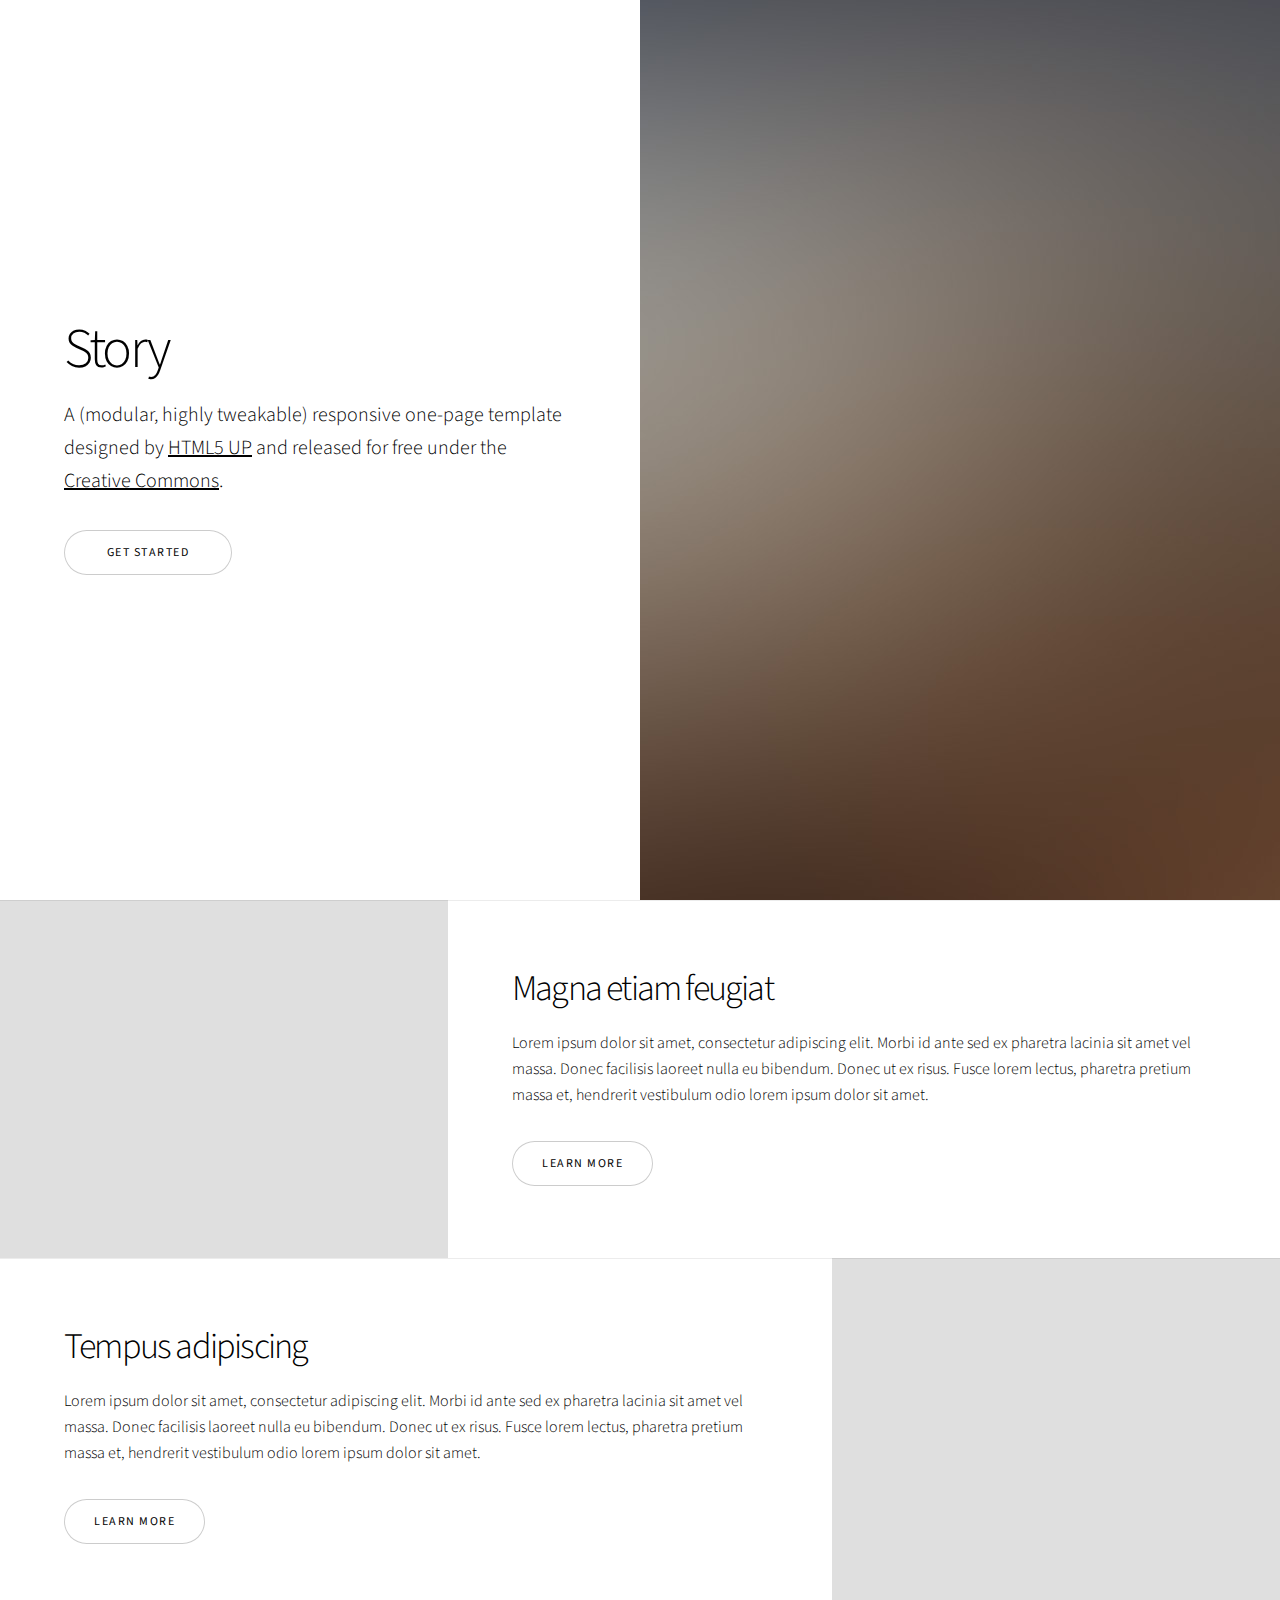
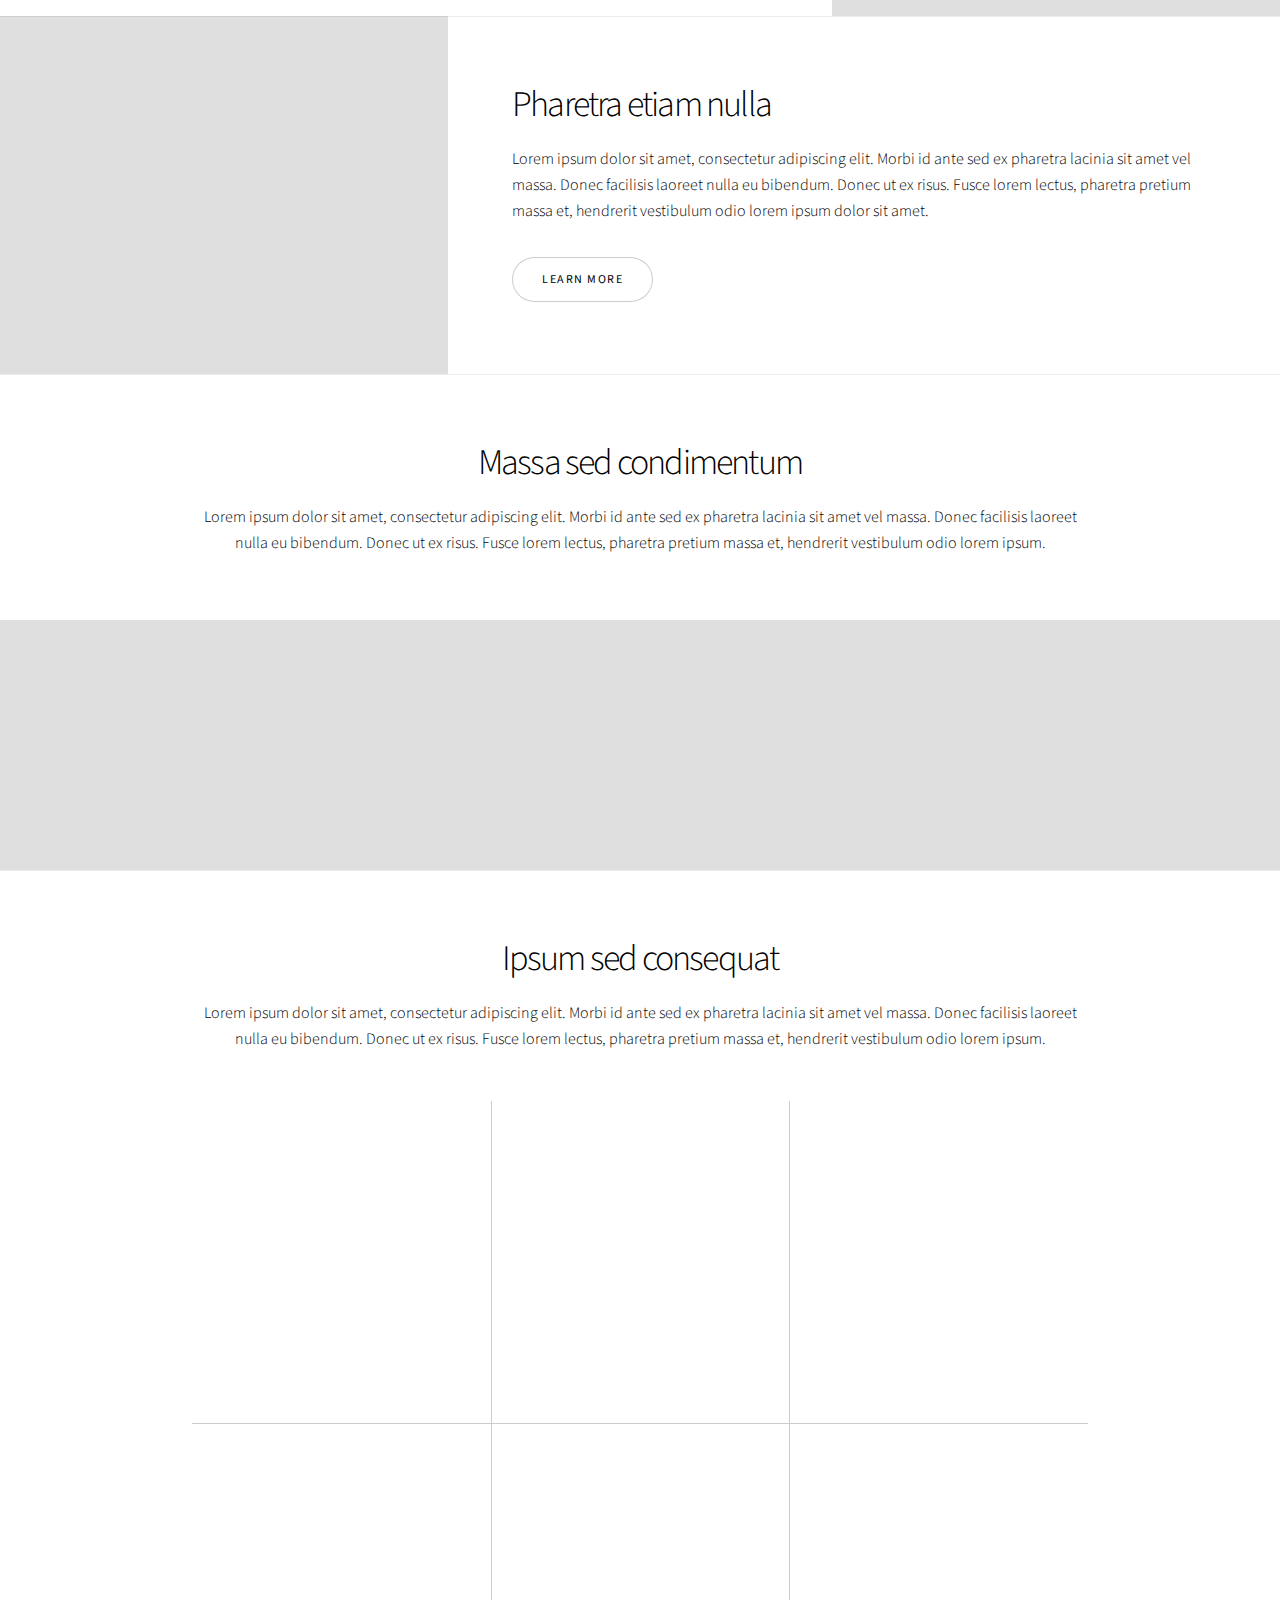
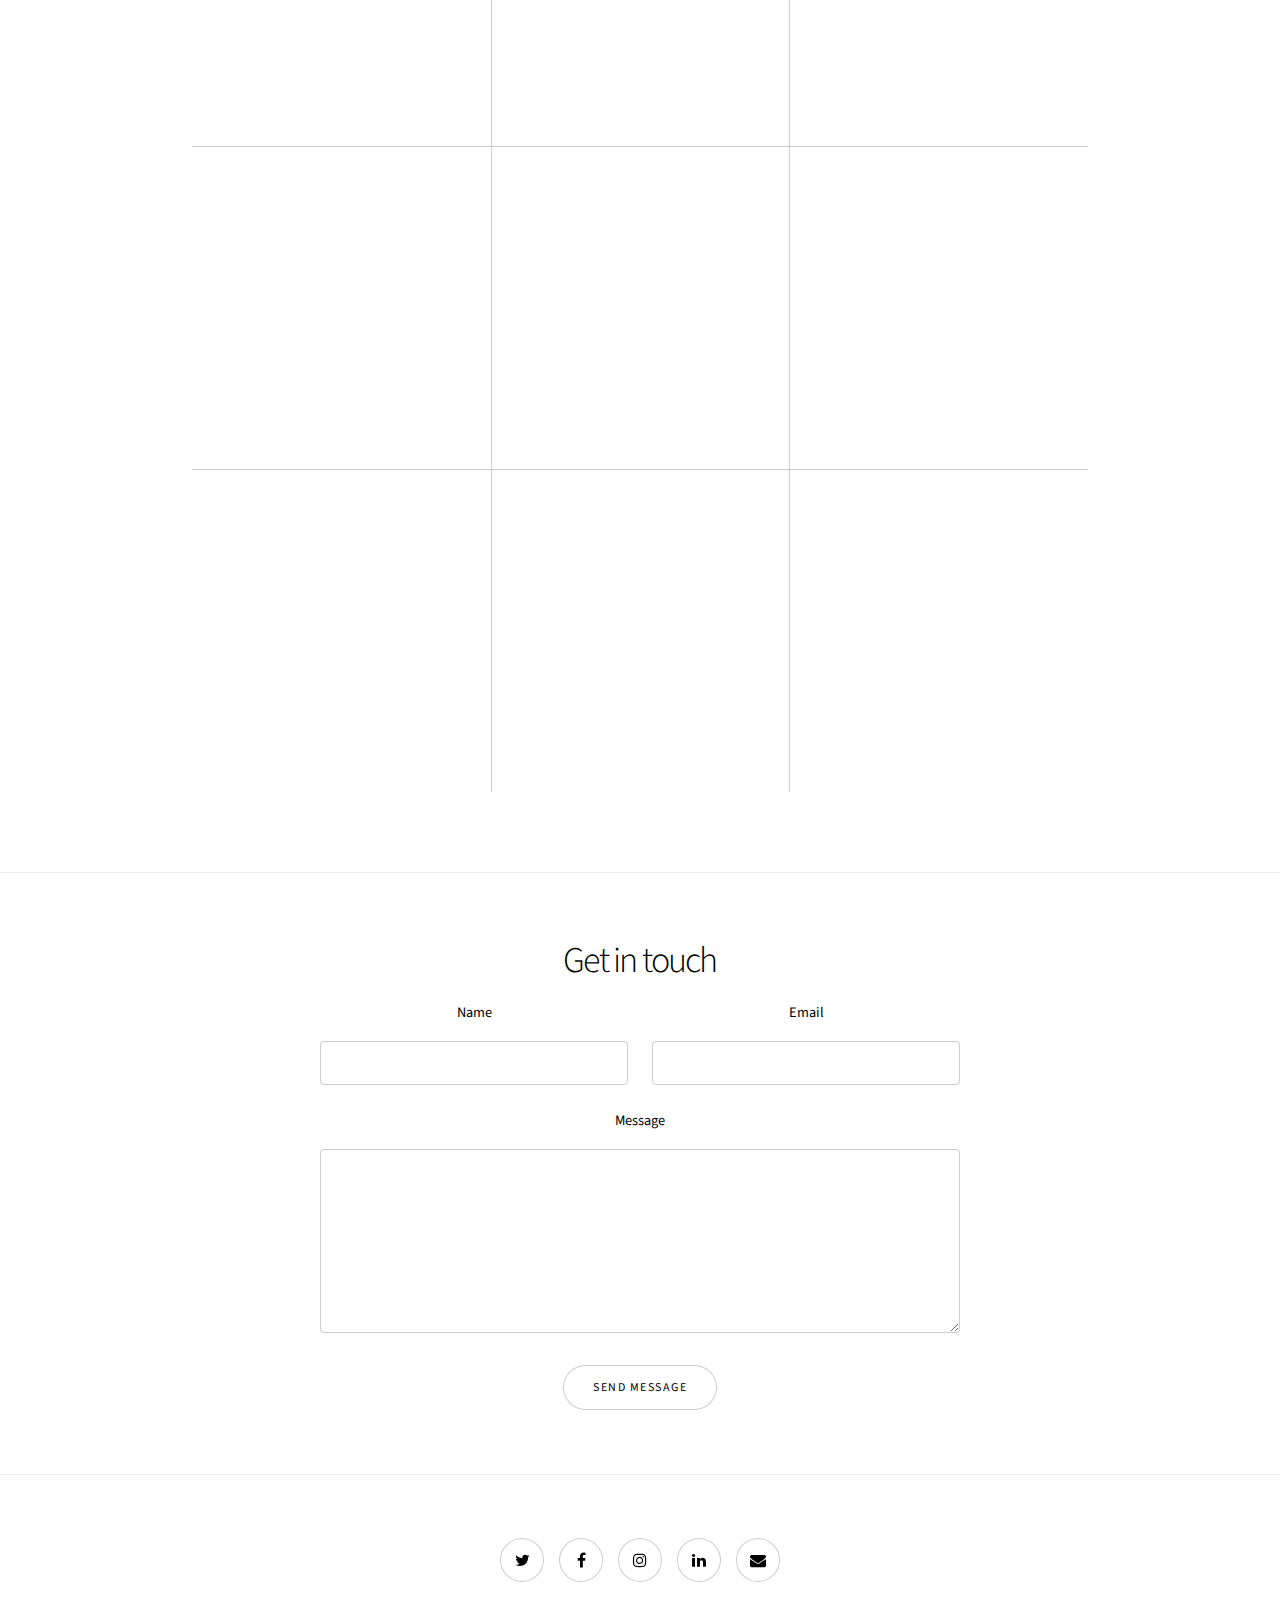
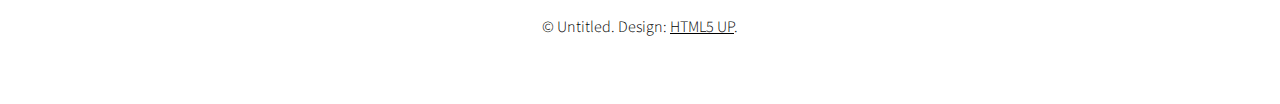
==== html5up-story/index.html @ af48f1f1 "setup for portfolio website project. added files for HTML5up Story template." ====
<!DOCTYPE HTML>
<!--
	Story by HTML5 UP
	html5up.net | @ajlkn
	Free for personal and commercial use under the CCA 3.0 license (html5up.net/license)
-->
<html>
	<head>
		<title>Story by HTML5 UP</title>
		<meta charset="utf-8" />
		<meta name="viewport" content="width=device-width, initial-scale=1, user-scalable=no" />
		<link rel="stylesheet" href="assets/css/main.css" />
		<noscript><link rel="stylesheet" href="assets/css/noscript.css" /></noscript>
	</head>
	<body class="is-preload">

		<!-- Wrapper -->
			<div id="wrapper" class="divided">

				<!-- One -->
					<section class="banner style1 orient-left content-align-left image-position-right fullscreen onload-image-fade-in onload-content-fade-right">
						<div class="content">
							<h1>Story</h1>
							<p class="major">A (modular, highly tweakable) responsive one-page template designed by <a href="https://html5up.net">HTML5 UP</a> and released for free under the <a href="https://html5up.net/license">Creative Commons</a>.</p>
							<ul class="actions stacked">
								<li><a href="#first" class="button big wide smooth-scroll-middle">Get Started</a></li>
							</ul>
						</div>
						<div class="image">
							<img src="images/banner.jpg" alt="" />
						</div>
					</section>

				<!-- Two -->
					<section class="spotlight style1 orient-right content-align-left image-position-center onscroll-image-fade-in" id="first">
						<div class="content">
							<h2>Magna etiam feugiat</h2>
							<p>Lorem ipsum dolor sit amet, consectetur adipiscing elit. Morbi id ante sed ex pharetra lacinia sit amet vel massa. Donec facilisis laoreet nulla eu bibendum. Donec ut ex risus. Fusce lorem lectus, pharetra pretium massa et, hendrerit vestibulum odio lorem ipsum dolor sit amet.</p>
							<ul class="actions stacked">
								<li><a href="#" class="button">Learn More</a></li>
							</ul>
						</div>
						<div class="image">
							<img src="images/spotlight01.jpg" alt="" />
						</div>
					</section>

				<!-- Three -->
					<section class="spotlight style1 orient-left content-align-left image-position-center onscroll-image-fade-in">
						<div class="content">
							<h2>Tempus adipiscing</h2>
							<p>Lorem ipsum dolor sit amet, consectetur adipiscing elit. Morbi id ante sed ex pharetra lacinia sit amet vel massa. Donec facilisis laoreet nulla eu bibendum. Donec ut ex risus. Fusce lorem lectus, pharetra pretium massa et, hendrerit vestibulum odio lorem ipsum dolor sit amet.</p>
							<ul class="actions stacked">
								<li><a href="#" class="button">Learn More</a></li>
							</ul>
						</div>
						<div class="image">
							<img src="images/spotlight02.jpg" alt="" />
						</div>
					</section>

				<!-- Four -->
					<section class="spotlight style1 orient-right content-align-left image-position-center onscroll-image-fade-in">
						<div class="content">
							<h2>Pharetra etiam nulla</h2>
							<p>Lorem ipsum dolor sit amet, consectetur adipiscing elit. Morbi id ante sed ex pharetra lacinia sit amet vel massa. Donec facilisis laoreet nulla eu bibendum. Donec ut ex risus. Fusce lorem lectus, pharetra pretium massa et, hendrerit vestibulum odio lorem ipsum dolor sit amet.</p>
							<ul class="actions stacked">
								<li><a href="#" class="button">Learn More</a></li>
							</ul>
						</div>
						<div class="image">
							<img src="images/spotlight03.jpg" alt="" />
						</div>
					</section>

				<!-- Five -->
					<section class="wrapper style1 align-center">
						<div class="inner">
							<h2>Massa sed condimentum</h2>
							<p>Lorem ipsum dolor sit amet, consectetur adipiscing elit. Morbi id ante sed ex pharetra lacinia sit amet vel massa. Donec facilisis laoreet nulla eu bibendum. Donec ut ex risus. Fusce lorem lectus, pharetra pretium massa et, hendrerit vestibulum odio lorem ipsum.</p>
						</div>

						<!-- Gallery -->
							<div class="gallery style2 medium lightbox onscroll-fade-in">
								<article>
									<a href="images/gallery/fulls/01.jpg" class="image">
										<img src="images/gallery/thumbs/01.jpg" alt="" />
									</a>
									<div class="caption">
										<h3>Ipsum Dolor</h3>
										<p>Lorem ipsum dolor amet, consectetur magna etiam elit. Etiam sed ultrices.</p>
										<ul class="actions fixed">
											<li><span class="button small">Details</span></li>
										</ul>
									</div>
								</article>
								<article>
									<a href="images/gallery/fulls/02.jpg" class="image">
										<img src="images/gallery/thumbs/02.jpg" alt="" />
									</a>
									<div class="caption">
										<h3>Feugiat Lorem</h3>
										<p>Lorem ipsum dolor amet, consectetur magna etiam elit. Etiam sed ultrices.</p>
										<ul class="actions fixed">
											<li><span class="button small">Details</span></li>
										</ul>
									</div>
								</article>
								<article>
									<a href="images/gallery/fulls/03.jpg" class="image">
										<img src="images/gallery/thumbs/03.jpg" alt="" />
									</a>
									<div class="caption">
										<h3>Magna Amet</h3>
										<p>Lorem ipsum dolor amet, consectetur magna etiam elit. Etiam sed ultrices.</p>
										<ul class="actions fixed">
											<li><span class="button small">Details</span></li>
										</ul>
									</div>
								</article>
								<article>
									<a href="images/gallery/fulls/04.jpg" class="image">
										<img src="images/gallery/thumbs/04.jpg" alt="" />
									</a>
									<div class="caption">
										<h3>Sed Tempus</h3>
										<p>Lorem ipsum dolor amet, consectetur magna etiam elit. Etiam sed ultrices.</p>
										<ul class="actions fixed">
											<li><span class="button small">Details</span></li>
										</ul>
									</div>
								</article>
								<article>
									<a href="images/gallery/fulls/05.jpg" class="image">
										<img src="images/gallery/thumbs/05.jpg" alt="" />
									</a>
									<div class="caption">
										<h3>Ultrices Magna</h3>
										<p>Lorem ipsum dolor amet, consectetur magna etiam elit. Etiam sed ultrices.</p>
										<ul class="actions fixed">
											<li><span class="button small">Details</span></li>
										</ul>
									</div>
								</article>
								<article>
									<a href="images/gallery/fulls/06.jpg" class="image">
										<img src="images/gallery/thumbs/06.jpg" alt="" />
									</a>
									<div class="caption">
										<h3>Sed Tempus</h3>
										<p>Lorem ipsum dolor amet, consectetur magna etiam elit. Etiam sed ultrices.</p>
										<ul class="actions fixed">
											<li><span class="button small">Details</span></li>
										</ul>
									</div>
								</article>
								<article>
									<a href="images/gallery/fulls/07.jpg" class="image">
										<img src="images/gallery/thumbs/07.jpg" alt="" />
									</a>
									<div class="caption">
										<h3>Ipsum Lorem</h3>
										<p>Lorem ipsum dolor amet, consectetur magna etiam elit. Etiam sed ultrices.</p>
										<ul class="actions fixed">
											<li><span class="button small">Details</span></li>
										</ul>
									</div>
								</article>
								<article>
									<a href="images/gallery/fulls/08.jpg" class="image">
										<img src="images/gallery/thumbs/08.jpg" alt="" />
									</a>
									<div class="caption">
										<h3>Magna Risus</h3>
										<p>Lorem ipsum dolor amet, consectetur magna etiam elit. Etiam sed ultrices.</p>
										<ul class="actions fixed">
											<li><span class="button small">Details</span></li>
										</ul>
									</div>
								</article>
								<article>
									<a href="images/gallery/fulls/09.jpg" class="image">
										<img src="images/gallery/thumbs/09.jpg" alt="" />
									</a>
									<div class="caption">
										<h3>Tempus Dolor</h3>
										<p>Lorem ipsum dolor amet, consectetur magna etiam elit. Etiam sed ultrices.</p>
										<ul class="actions fixed">
											<li><span class="button small">Details</span></li>
										</ul>
									</div>
								</article>
								<article>
									<a href="images/gallery/fulls/10.jpg" class="image">
										<img src="images/gallery/thumbs/10.jpg" alt="" />
									</a>
									<div class="caption">
										<h3>Sed Etiam</h3>
										<p>Lorem ipsum dolor amet, consectetur magna etiam elit. Etiam sed ultrices.</p>
										<ul class="actions fixed">
											<li><span class="button small">Details</span></li>
										</ul>
									</div>
								</article>
								<article>
									<a href="images/gallery/fulls/11.jpg" class="image">
										<img src="images/gallery/thumbs/11.jpg" alt="" />
									</a>
									<div class="caption">
										<h3>Magna Lorem</h3>
										<p>Lorem ipsum dolor amet, consectetur magna etiam elit. Etiam sed ultrices.</p>
										<ul class="actions fixed">
											<li><span class="button small">Details</span></li>
										</ul>
									</div>
								</article>
								<article>
									<a href="images/gallery/fulls/12.jpg" class="image">
										<img src="images/gallery/thumbs/12.jpg" alt="" />
									</a>
									<div class="caption">
										<h3>Ipsum Dolor</h3>
										<p>Lorem ipsum dolor amet, consectetur magna etiam elit. Etiam sed ultrices.</p>
										<ul class="actions fixed">
											<li><span class="button small">Details</span></li>
										</ul>
									</div>
								</article>
							</div>

					</section>

				<!-- Six -->
					<section class="wrapper style1 align-center">
						<div class="inner">
							<h2>Ipsum sed consequat</h2>
							<p>Lorem ipsum dolor sit amet, consectetur adipiscing elit. Morbi id ante sed ex pharetra lacinia sit amet vel massa. Donec facilisis laoreet nulla eu bibendum. Donec ut ex risus. Fusce lorem lectus, pharetra pretium massa et, hendrerit vestibulum odio lorem ipsum.</p>
							<div class="items style1 medium onscroll-fade-in">
								<section>
									<span class="icon style2 major fa-diamond"></span>
									<h3>Lorem</h3>
									<p>Lorem ipsum dolor sit amet, consectetur adipiscing elit. Morbi dui turpis, cursus eget orci amet aliquam congue semper. Etiam eget ultrices risus nec tempor elit.</p>
								</section>
								<section>
									<span class="icon style2 major fa-save"></span>
									<h3>Ipsum</h3>
									<p>Lorem ipsum dolor sit amet, consectetur adipiscing elit. Morbi dui turpis, cursus eget orci amet aliquam congue semper. Etiam eget ultrices risus nec tempor elit.</p>
								</section>
								<section>
									<span class="icon style2 major fa-bar-chart"></span>
									<h3>Dolor</h3>
									<p>Lorem ipsum dolor sit amet, consectetur adipiscing elit. Morbi dui turpis, cursus eget orci amet aliquam congue semper. Etiam eget ultrices risus nec tempor elit.</p>
								</section>
								<section>
									<span class="icon style2 major fa-wifi"></span>
									<h3>Amet</h3>
									<p>Lorem ipsum dolor sit amet, consectetur adipiscing elit. Morbi dui turpis, cursus eget orci amet aliquam congue semper. Etiam eget ultrices risus nec tempor elit.</p>
								</section>
								<section>
									<span class="icon style2 major fa-cog"></span>
									<h3>Magna</h3>
									<p>Lorem ipsum dolor sit amet, consectetur adipiscing elit. Morbi dui turpis, cursus eget orci amet aliquam congue semper. Etiam eget ultrices risus nec tempor elit.</p>
								</section>
								<section>
									<span class="icon style2 major fa-paper-plane"></span>
									<h3>Tempus</h3>
									<p>Lorem ipsum dolor sit amet, consectetur adipiscing elit. Morbi dui turpis, cursus eget orci amet aliquam congue semper. Etiam eget ultrices risus nec tempor elit.</p>
								</section>
								<section>
									<span class="icon style2 major fa-desktop"></span>
									<h3>Aliquam</h3>
									<p>Lorem ipsum dolor sit amet, consectetur adipiscing elit. Morbi dui turpis, cursus eget orci amet aliquam congue semper. Etiam eget ultrices risus nec tempor elit.</p>
								</section>
								<section>
									<span class="icon style2 major fa-refresh"></span>
									<h3>Elit</h3>
									<p>Lorem ipsum dolor sit amet, consectetur adipiscing elit. Morbi dui turpis, cursus eget orci amet aliquam congue semper. Etiam eget ultrices risus nec tempor elit.</p>
								</section>
								<section>
									<span class="icon style2 major fa-hashtag"></span>
									<h3>Morbi</h3>
									<p>Lorem ipsum dolor sit amet, consectetur adipiscing elit. Morbi dui turpis, cursus eget orci amet aliquam congue semper. Etiam eget ultrices risus nec tempor elit.</p>
								</section>
								<section>
									<span class="icon style2 major fa-bolt"></span>
									<h3>Turpis</h3>
									<p>Lorem ipsum dolor sit amet, consectetur adipiscing elit. Morbi dui turpis, cursus eget orci amet aliquam congue semper. Etiam eget ultrices risus nec tempor elit.</p>
								</section>
								<section>
									<span class="icon style2 major fa-envelope"></span>
									<h3>Ultrices</h3>
									<p>Lorem ipsum dolor sit amet, consectetur adipiscing elit. Morbi dui turpis, cursus eget orci amet aliquam congue semper. Etiam eget ultrices risus nec tempor elit.</p>
								</section>
								<section>
									<span class="icon style2 major fa-leaf"></span>
									<h3>Risus</h3>
									<p>Lorem ipsum dolor sit amet, consectetur adipiscing elit. Morbi dui turpis, cursus eget orci amet aliquam congue semper. Etiam eget ultrices risus nec tempor elit.</p>
								</section>
							</div>
						</div>
					</section>

				<!-- Seven -->
					<section class="wrapper style1 align-center">
						<div class="inner medium">
							<h2>Get in touch</h2>
							<form method="post" action="#">
								<div class="fields">
									<div class="field half">
										<label for="name">Name</label>
										<input type="text" name="name" id="name" value="" />
									</div>
									<div class="field half">
										<label for="email">Email</label>
										<input type="email" name="email" id="email" value="" />
									</div>
									<div class="field">
										<label for="message">Message</label>
										<textarea name="message" id="message" rows="6"></textarea>
									</div>
								</div>
								<ul class="actions special">
									<li><input type="submit" name="submit" id="submit" value="Send Message" /></li>
								</ul>
							</form>

						</div>
					</section>

				<!-- Footer -->
					<footer class="wrapper style1 align-center">
						<div class="inner">
							<ul class="icons">
								<li><a href="#" class="icon style2 fa-twitter"><span class="label">Twitter</span></a></li>
								<li><a href="#" class="icon style2 fa-facebook"><span class="label">Facebook</span></a></li>
								<li><a href="#" class="icon style2 fa-instagram"><span class="label">Instagram</span></a></li>
								<li><a href="#" class="icon style2 fa-linkedin"><span class="label">LinkedIn</span></a></li>
								<li><a href="#" class="icon style2 fa-envelope"><span class="label">Email</span></a></li>
							</ul>
							<p>&copy; Untitled. Design: <a href="https://html5up.net">HTML5 UP</a>.</p>
						</div>
					</footer>

			</div>

		<!-- Scripts -->
			<script src="assets/js/jquery.min.js"></script>
			<script src="assets/js/jquery.scrollex.min.js"></script>
			<script src="assets/js/jquery.scrolly.min.js"></script>
			<script src="assets/js/browser.min.js"></script>
			<script src="assets/js/breakpoints.min.js"></script>
			<script src="assets/js/util.js"></script>
			<script src="assets/js/main.js"></script>

	</body>
</html>
---- html5up-story/assets/css/main.css ----
@import url(font-awesome.min.css);
@import url("https://fonts.googleapis.com/css?family=Source+Sans+Pro:300,300i,400,400i");

/*
	Story by HTML5 UP
	html5up.net | @ajlkn
	Free for personal and commercial use under the CCA 3.0 license (html5up.net/license)
*/

html, body, div, span, applet, object,
iframe, h1, h2, h3, h4, h5, h6, p, blockquote,
pre, a, abbr, acronym, address, big, cite,
code, del, dfn, em, img, ins, kbd, q, s, samp,
small, strike, strong, sub, sup, tt, var, b,
u, i, center, dl, dt, dd, ol, ul, li, fieldset,
form, label, legend, table, caption, tbody,
tfoot, thead, tr, th, td, article, aside,
canvas, details, embed, figure, figcaption,
footer, header, hgroup, menu, nav, output, ruby,
section, summary, time, mark, audio, video {
	margin: 0;
	padding: 0;
	border: 0;
	font-size: 100%;
	font: inherit;
	vertical-align: baseline;}

article, aside, details, figcaption, figure,
footer, header, hgroup, menu, nav, section {
	display: block;}

body {
	line-height: 1;
}

ol, ul {
	list-style: none;
}

blockquote, q {
	quotes: none;
}

	blockquote:before, blockquote:after, q:before, q:after {
		content: '';
		content: none;
	}

table {
	border-collapse: collapse;
	border-spacing: 0;
}

body {
	-webkit-text-size-adjust: none;
}

mark {
	background-color: transparent;
	color: inherit;
}

input::-moz-focus-inner {
	border: 0;
	padding: 0;
}

input, select, textarea {
	-moz-appearance: none;
	-webkit-appearance: none;
	-ms-appearance: none;
	appearance: none;
}

/* Basic */

	@-ms-viewport {
		width: device-width;
	}

	body {
		-ms-overflow-style: scrollbar;
	}

	@media screen and (max-width: 480px) {

		html, body {
			min-width: 320px;
		}

	}

	html {
		box-sizing: border-box;
	}

	*, *:before, *:after {
		box-sizing: inherit;
	}

	body {
		background: #ffffff;
	}

		body.is-preload *, body.is-preload *:before, body.is-preload *:after {
			-moz-animation: none !important;
			-webkit-animation: none !important;
			-ms-animation: none !important;
			animation: none !important;
			-moz-transition: none !important;
			-webkit-transition: none !important;
			-ms-transition: none !important;
			transition: none !important;
		}

/* Type */

	html {
		font-size: 18pt;
	}

		@media screen and (max-width: 1680px) {

			html {
				font-size: 14pt;
			}

		}

		@media screen and (max-width: 1280px) {

			html {
				font-size: 12pt;
			}

		}

		@media screen and (max-width: 736px) {

			html {
				font-size: 11pt;
			}

		}

		@media screen and (max-width: 360px) {

			html {
				font-size: 10pt;
			}

		}

	body {
		background-color: #ffffff;
		color: #000000;
	}

	body, input, select, textarea {
		font-family: "Source Sans Pro", Helvetica, sans-serif;
		font-size: 1rem;
		font-weight: 300;
		line-height: 1.65;
	}

	a {
		-moz-transition: color 0.2s ease-in-out;
		-webkit-transition: color 0.2s ease-in-out;
		-ms-transition: color 0.2s ease-in-out;
		transition: color 0.2s ease-in-out;
		text-decoration: underline;
	}

		a:hover {
			text-decoration: none;
		}

	strong, b {
		font-weight: 400;
	}

	em, i {
		font-style: italic;
	}

	p {
		margin: 0 0 2rem 0;
	}

		p.major {
			font-size: 1.25rem;
		}

	h1, h2, h3, h4, h5, h6 {
		font-weight: 300;
		line-height: 1.375;
		letter-spacing: -0.05em;
		margin: 0 0 1rem 0;
	}

		h1 a, h2 a, h3 a, h4 a, h5 a, h6 a {
			color: inherit;
			text-decoration: none;
		}

	h1 {
		font-size: 3.5rem;
		line-height: 1.2;
	}

	h2 {
		font-size: 2.25rem;
	}

	h3 {
		font-size: 1.5rem;
	}

	h4 {
		font-size: 1.1rem;
	}

	h5 {
		font-size: 0.9rem;
	}

	h6 {
		font-size: 0.7rem;
	}

	sub {
		font-size: 0.8rem;
		position: relative;
		top: 0.5rem;
	}

	sup {
		font-size: 0.8rem;
		position: relative;
		top: -0.5rem;
	}

	blockquote {
		border-left: solid 4px;
		font-style: italic;
		margin: 0 0 2rem 0;
		padding: 0.5rem 0 0.5rem 2rem;
	}

	code {
		border-radius: 4px;
		font-family: "Courier New", monospace;
		font-size: 0.9em;
		margin: 0 0.25rem;
		padding: 0.25rem 0.325rem;
	}

	pre {
		-webkit-overflow-scrolling: touch;
		font-family: "Courier New", monospace;
		font-size: 0.9em;
		margin: 0 0 2rem 0;
	}

		pre code {
			display: block;
			line-height: 1.5;
			padding: 0.75rem 1rem;
			overflow-x: auto;
		}

	hr {
		border: 0;
		border-bottom: solid 1px;
		margin: 2.5rem 0;
	}

		hr.major {
			margin: 3.5rem 0;
		}

	.align-left {
		text-align: left;
	}

	.align-center {
		text-align: center;
	}

	.align-right {
		text-align: right;
	}

	@media screen and (max-width: 736px) {

		p.major {
			font-size: 1.1rem;
		}

		h1 {
			font-size: 2.5rem;
		}

		h2 {
			font-size: 2rem;
		}

		h3 {
			font-size: 1.25rem;
		}

		h4 {
			font-size: 1rem;
		}

	}

	input, select, textarea {
		color: #000000;
	}

	a {
		color: #000000;
	}

		a:hover {
			color: #47D3E5;
		}

	strong, b {
		color: #000000;
	}

	h1, h2, h3, h4, h5, h6 {
		color: #000000;
	}

	blockquote {
		border-left-color: rgba(0, 0, 0, 0.2);
	}

	code {
		background: rgba(0, 0, 0, 0.05);
		border-color: rgba(0, 0, 0, 0.2);
	}

	hr {
		border-bottom-color: rgba(0, 0, 0, 0.2);
	}

/* Row */

	.row {
		display: flex;
		flex-wrap: wrap;
		box-sizing: border-box;
		align-items: stretch;
	}

		.row > * {
			box-sizing: border-box;
		}

		.row.gtr-uniform > * > :last-child {
			margin-bottom: 0;
		}

		.row.aln-left {
			justify-content: flex-start;
		}

		.row.aln-center {
			justify-content: center;
		}

		.row.aln-right {
			justify-content: flex-end;
		}

		.row.aln-top {
			align-items: flex-start;
		}

		.row.aln-middle {
			align-items: center;
		}

		.row.aln-bottom {
			align-items: flex-end;
		}

		.row > .imp {
			order: -1;
		}

		.row > .col-1 {
			width: 8.3333333333%;
		}

		.row > .off-1 {
			margin-left: 8.3333333333%;
		}

		.row > .col-2 {
			width: 16.6666666667%;
		}

		.row > .off-2 {
			margin-left: 16.6666666667%;
		}

		.row > .col-3 {
			width: 25%;
		}

		.row > .off-3 {
			margin-left: 25%;
		}

		.row > .col-4 {
			width: 33.3333333333%;
		}

		.row > .off-4 {
			margin-left: 33.3333333333%;
		}

		.row > .col-5 {
			width: 41.6666666667%;
		}

		.row > .off-5 {
			margin-left: 41.6666666667%;
		}

		.row > .col-6 {
			width: 50%;
		}

		.row > .off-6 {
			margin-left: 50%;
		}

		.row > .col-7 {
			width: 58.3333333333%;
		}

		.row > .off-7 {
			margin-left: 58.3333333333%;
		}

		.row > .col-8 {
			width: 66.6666666667%;
		}

		.row > .off-8 {
			margin-left: 66.6666666667%;
		}

		.row > .col-9 {
			width: 75%;
		}

		.row > .off-9 {
			margin-left: 75%;
		}

		.row > .col-10 {
			width: 83.3333333333%;
		}

		.row > .off-10 {
			margin-left: 83.3333333333%;
		}

		.row > .col-11 {
			width: 91.6666666667%;
		}

		.row > .off-11 {
			margin-left: 91.6666666667%;
		}

		.row > .col-12 {
			width: 100%;
		}

		.row > .off-12 {
			margin-left: 100%;
		}

		.row.gtr-0 {
			margin-top: 0;
			margin-left: 0rem;
		}

			.row.gtr-0 > * {
				padding: 0 0 0 0rem;
			}

			.row.gtr-0.gtr-uniform {
				margin-top: 0rem;
			}

				.row.gtr-0.gtr-uniform > * {
					padding-top: 0rem;
				}

		.row.gtr-25 {
			margin-top: 0;
			margin-left: -0.5rem;
		}

			.row.gtr-25 > * {
				padding: 0 0 0 0.5rem;
			}

			.row.gtr-25.gtr-uniform {
				margin-top: -0.5rem;
			}

				.row.gtr-25.gtr-uniform > * {
					padding-top: 0.5rem;
				}

		.row.gtr-50 {
			margin-top: 0;
			margin-left: -1rem;
		}

			.row.gtr-50 > * {
				padding: 0 0 0 1rem;
			}

			.row.gtr-50.gtr-uniform {
				margin-top: -1rem;
			}

				.row.gtr-50.gtr-uniform > * {
					padding-top: 1rem;
				}

		.row {
			margin-top: 0;
			margin-left: -2rem;
		}

			.row > * {
				padding: 0 0 0 2rem;
			}

			.row.gtr-uniform {
				margin-top: -2rem;
			}

				.row.gtr-uniform > * {
					padding-top: 2rem;
				}

		.row.gtr-150 {
			margin-top: 0;
			margin-left: -3rem;
		}

			.row.gtr-150 > * {
				padding: 0 0 0 3rem;
			}

			.row.gtr-150.gtr-uniform {
				margin-top: -3rem;
			}

				.row.gtr-150.gtr-uniform > * {
					padding-top: 3rem;
				}

		.row.gtr-200 {
			margin-top: 0;
			margin-left: -4rem;
		}

			.row.gtr-200 > * {
				padding: 0 0 0 4rem;
			}

			.row.gtr-200.gtr-uniform {
				margin-top: -4rem;
			}

				.row.gtr-200.gtr-uniform > * {
					padding-top: 4rem;
				}

		@media screen and (max-width: 1680px) {

			.row {
				display: flex;
				flex-wrap: wrap;
				box-sizing: border-box;
				align-items: stretch;
			}

				.row > * {
					box-sizing: border-box;
				}

				.row.gtr-uniform > * > :last-child {
					margin-bottom: 0;
				}

				.row.aln-left {
					justify-content: flex-start;
				}

				.row.aln-center {
					justify-content: center;
				}

				.row.aln-right {
					justify-content: flex-end;
				}

				.row.aln-top {
					align-items: flex-start;
				}

				.row.aln-middle {
					align-items: center;
				}

				.row.aln-bottom {
					align-items: flex-end;
				}

				.row > .imp-xlarge {
					order: -1;
				}

				.row > .col-1-xlarge {
					width: 8.3333333333%;
				}

				.row > .off-1-xlarge {
					margin-left: 8.3333333333%;
				}

				.row > .col-2-xlarge {
					width: 16.6666666667%;
				}

				.row > .off-2-xlarge {
					margin-left: 16.6666666667%;
				}

				.row > .col-3-xlarge {
					width: 25%;
				}

				.row > .off-3-xlarge {
					margin-left: 25%;
				}

				.row > .col-4-xlarge {
					width: 33.3333333333%;
				}

				.row > .off-4-xlarge {
					margin-left: 33.3333333333%;
				}

				.row > .col-5-xlarge {
					width: 41.6666666667%;
				}

				.row > .off-5-xlarge {
					margin-left: 41.6666666667%;
				}

				.row > .col-6-xlarge {
					width: 50%;
				}

				.row > .off-6-xlarge {
					margin-left: 50%;
				}

				.row > .col-7-xlarge {
					width: 58.3333333333%;
				}

				.row > .off-7-xlarge {
					margin-left: 58.3333333333%;
				}

				.row > .col-8-xlarge {
					width: 66.6666666667%;
				}

				.row > .off-8-xlarge {
					margin-left: 66.6666666667%;
				}

				.row > .col-9-xlarge {
					width: 75%;
				}

				.row > .off-9-xlarge {
					margin-left: 75%;
				}

				.row > .col-10-xlarge {
					width: 83.3333333333%;
				}

				.row > .off-10-xlarge {
					margin-left: 83.3333333333%;
				}

				.row > .col-11-xlarge {
					width: 91.6666666667%;
				}

				.row > .off-11-xlarge {
					margin-left: 91.6666666667%;
				}

				.row > .col-12-xlarge {
					width: 100%;
				}

				.row > .off-12-xlarge {
					margin-left: 100%;
				}

				.row.gtr-0 {
					margin-top: 0;
					margin-left: 0rem;
				}

					.row.gtr-0 > * {
						padding: 0 0 0 0rem;
					}

					.row.gtr-0.gtr-uniform {
						margin-top: 0rem;
					}

						.row.gtr-0.gtr-uniform > * {
							padding-top: 0rem;
						}

				.row.gtr-25 {
					margin-top: 0;
					margin-left: -0.5rem;
				}

					.row.gtr-25 > * {
						padding: 0 0 0 0.5rem;
					}

					.row.gtr-25.gtr-uniform {
						margin-top: -0.5rem;
					}

						.row.gtr-25.gtr-uniform > * {
							padding-top: 0.5rem;
						}

				.row.gtr-50 {
					margin-top: 0;
					margin-left: -1rem;
				}

					.row.gtr-50 > * {
						padding: 0 0 0 1rem;
					}

					.row.gtr-50.gtr-uniform {
						margin-top: -1rem;
					}

						.row.gtr-50.gtr-uniform > * {
							padding-top: 1rem;
						}

				.row {
					margin-top: 0;
					margin-left: -2rem;
				}

					.row > * {
						padding: 0 0 0 2rem;
					}

					.row.gtr-uniform {
						margin-top: -2rem;
					}

						.row.gtr-uniform > * {
							padding-top: 2rem;
						}

				.row.gtr-150 {
					margin-top: 0;
					margin-left: -3rem;
				}

					.row.gtr-150 > * {
						padding: 0 0 0 3rem;
					}

					.row.gtr-150.gtr-uniform {
						margin-top: -3rem;
					}

						.row.gtr-150.gtr-uniform > * {
							padding-top: 3rem;
						}

				.row.gtr-200 {
					margin-top: 0;
					margin-left: -4rem;
				}

					.row.gtr-200 > * {
						padding: 0 0 0 4rem;
					}

					.row.gtr-200.gtr-uniform {
						margin-top: -4rem;
					}

						.row.gtr-200.gtr-uniform > * {
							padding-top: 4rem;
						}

		}

		@media screen and (max-width: 1280px) {

			.row {
				display: flex;
				flex-wrap: wrap;
				box-sizing: border-box;
				align-items: stretch;
			}

				.row > * {
					box-sizing: border-box;
				}

				.row.gtr-uniform > * > :last-child {
					margin-bottom: 0;
				}

				.row.aln-left {
					justify-content: flex-start;
				}

				.row.aln-center {
					justify-content: center;
				}

				.row.aln-right {
					justify-content: flex-end;
				}

				.row.aln-top {
					align-items: flex-start;
				}

				.row.aln-middle {
					align-items: center;
				}

				.row.aln-bottom {
					align-items: flex-end;
				}

				.row > .imp-large {
					order: -1;
				}

				.row > .col-1-large {
					width: 8.3333333333%;
				}

				.row > .off-1-large {
					margin-left: 8.3333333333%;
				}

				.row > .col-2-large {
					width: 16.6666666667%;
				}

				.row > .off-2-large {
					margin-left: 16.6666666667%;
				}

				.row > .col-3-large {
					width: 25%;
				}

				.row > .off-3-large {
					margin-left: 25%;
				}

				.row > .col-4-large {
					width: 33.3333333333%;
				}

				.row > .off-4-large {
					margin-left: 33.3333333333%;
				}

				.row > .col-5-large {
					width: 41.6666666667%;
				}

				.row > .off-5-large {
					margin-left: 41.6666666667%;
				}

				.row > .col-6-large {
					width: 50%;
				}

				.row > .off-6-large {
					margin-left: 50%;
				}

				.row > .col-7-large {
					width: 58.3333333333%;
				}

				.row > .off-7-large {
					margin-left: 58.3333333333%;
				}

				.row > .col-8-large {
					width: 66.6666666667%;
				}

				.row > .off-8-large {
					margin-left: 66.6666666667%;
				}

				.row > .col-9-large {
					width: 75%;
				}

				.row > .off-9-large {
					margin-left: 75%;
				}

				.row > .col-10-large {
					width: 83.3333333333%;
				}

				.row > .off-10-large {
					margin-left: 83.3333333333%;
				}

				.row > .col-11-large {
					width: 91.6666666667%;
				}

				.row > .off-11-large {
					margin-left: 91.6666666667%;
				}

				.row > .col-12-large {
					width: 100%;
				}

				.row > .off-12-large {
					margin-left: 100%;
				}

				.row.gtr-0 {
					margin-top: 0;
					margin-left: 0rem;
				}

					.row.gtr-0 > * {
						padding: 0 0 0 0rem;
					}

					.row.gtr-0.gtr-uniform {
						margin-top: 0rem;
					}

						.row.gtr-0.gtr-uniform > * {
							padding-top: 0rem;
						}

				.row.gtr-25 {
					margin-top: 0;
					margin-left: -0.5rem;
				}

					.row.gtr-25 > * {
						padding: 0 0 0 0.5rem;
					}

					.row.gtr-25.gtr-uniform {
						margin-top: -0.5rem;
					}

						.row.gtr-25.gtr-uniform > * {
							padding-top: 0.5rem;
						}

				.row.gtr-50 {
					margin-top: 0;
					margin-left: -1rem;
				}

					.row.gtr-50 > * {
						padding: 0 0 0 1rem;
					}

					.row.gtr-50.gtr-uniform {
						margin-top: -1rem;
					}

						.row.gtr-50.gtr-uniform > * {
							padding-top: 1rem;
						}

				.row {
					margin-top: 0;
					margin-left: -2rem;
				}

					.row > * {
						padding: 0 0 0 2rem;
					}

					.row.gtr-uniform {
						margin-top: -2rem;
					}

						.row.gtr-uniform > * {
							padding-top: 2rem;
						}

				.row.gtr-150 {
					margin-top: 0;
					margin-left: -3rem;
				}

					.row.gtr-150 > * {
						padding: 0 0 0 3rem;
					}

					.row.gtr-150.gtr-uniform {
						margin-top: -3rem;
					}

						.row.gtr-150.gtr-uniform > * {
							padding-top: 3rem;
						}

				.row.gtr-200 {
					margin-top: 0;
					margin-left: -4rem;
				}

					.row.gtr-200 > * {
						padding: 0 0 0 4rem;
					}

					.row.gtr-200.gtr-uniform {
						margin-top: -4rem;
					}

						.row.gtr-200.gtr-uniform > * {
							padding-top: 4rem;
						}

		}

		@media screen and (max-width: 980px) {

			.row {
				display: flex;
				flex-wrap: wrap;
				box-sizing: border-box;
				align-items: stretch;
			}

				.row > * {
					box-sizing: border-box;
				}

				.row.gtr-uniform > * > :last-child {
					margin-bottom: 0;
				}

				.row.aln-left {
					justify-content: flex-start;
				}

				.row.aln-center {
					justify-content: center;
				}

				.row.aln-right {
					justify-content: flex-end;
				}

				.row.aln-top {
					align-items: flex-start;
				}

				.row.aln-middle {
					align-items: center;
				}

				.row.aln-bottom {
					align-items: flex-end;
				}

				.row > .imp-medium {
					order: -1;
				}

				.row > .col-1-medium {
					width: 8.3333333333%;
				}

				.row > .off-1-medium {
					margin-left: 8.3333333333%;
				}

				.row > .col-2-medium {
					width: 16.6666666667%;
				}

				.row > .off-2-medium {
					margin-left: 16.6666666667%;
				}

				.row > .col-3-medium {
					width: 25%;
				}

				.row > .off-3-medium {
					margin-left: 25%;
				}

				.row > .col-4-medium {
					width: 33.3333333333%;
				}

				.row > .off-4-medium {
					margin-left: 33.3333333333%;
				}

				.row > .col-5-medium {
					width: 41.6666666667%;
				}

				.row > .off-5-medium {
					margin-left: 41.6666666667%;
				}

				.row > .col-6-medium {
					width: 50%;
				}

				.row > .off-6-medium {
					margin-left: 50%;
				}

				.row > .col-7-medium {
					width: 58.3333333333%;
				}

				.row > .off-7-medium {
					margin-left: 58.3333333333%;
				}

				.row > .col-8-medium {
					width: 66.6666666667%;
				}

				.row > .off-8-medium {
					margin-left: 66.6666666667%;
				}

				.row > .col-9-medium {
					width: 75%;
				}

				.row > .off-9-medium {
					margin-left: 75%;
				}

				.row > .col-10-medium {
					width: 83.3333333333%;
				}

				.row > .off-10-medium {
					margin-left: 83.3333333333%;
				}

				.row > .col-11-medium {
					width: 91.6666666667%;
				}

				.row > .off-11-medium {
					margin-left: 91.6666666667%;
				}

				.row > .col-12-medium {
					width: 100%;
				}

				.row > .off-12-medium {
					margin-left: 100%;
				}

				.row.gtr-0 {
					margin-top: 0;
					margin-left: 0rem;
				}

					.row.gtr-0 > * {
						padding: 0 0 0 0rem;
					}

					.row.gtr-0.gtr-uniform {
						margin-top: 0rem;
					}

						.row.gtr-0.gtr-uniform > * {
							padding-top: 0rem;
						}

				.row.gtr-25 {
					margin-top: 0;
					margin-left: -0.5rem;
				}

					.row.gtr-25 > * {
						padding: 0 0 0 0.5rem;
					}

					.row.gtr-25.gtr-uniform {
						margin-top: -0.5rem;
					}

						.row.gtr-25.gtr-uniform > * {
							padding-top: 0.5rem;
						}

				.row.gtr-50 {
					margin-top: 0;
					margin-left: -1rem;
				}

					.row.gtr-50 > * {
						padding: 0 0 0 1rem;
					}

					.row.gtr-50.gtr-uniform {
						margin-top: -1rem;
					}

						.row.gtr-50.gtr-uniform > * {
							padding-top: 1rem;
						}

				.row {
					margin-top: 0;
					margin-left: -2rem;
				}

					.row > * {
						padding: 0 0 0 2rem;
					}

					.row.gtr-uniform {
						margin-top: -2rem;
					}

						.row.gtr-uniform > * {
							padding-top: 2rem;
						}

				.row.gtr-150 {
					margin-top: 0;
					margin-left: -3rem;
				}

					.row.gtr-150 > * {
						padding: 0 0 0 3rem;
					}

					.row.gtr-150.gtr-uniform {
						margin-top: -3rem;
					}

						.row.gtr-150.gtr-uniform > * {
							padding-top: 3rem;
						}

				.row.gtr-200 {
					margin-top: 0;
					margin-left: -4rem;
				}

					.row.gtr-200 > * {
						padding: 0 0 0 4rem;
					}

					.row.gtr-200.gtr-uniform {
						margin-top: -4rem;
					}

						.row.gtr-200.gtr-uniform > * {
							padding-top: 4rem;
						}

		}

		@media screen and (max-width: 736px) {

			.row {
				display: flex;
				flex-wrap: wrap;
				box-sizing: border-box;
				align-items: stretch;
			}

				.row > * {
					box-sizing: border-box;
				}

				.row.gtr-uniform > * > :last-child {
					margin-bottom: 0;
				}

				.row.aln-left {
					justify-content: flex-start;
				}

				.row.aln-center {
					justify-content: center;
				}

				.row.aln-right {
					justify-content: flex-end;
				}

				.row.aln-top {
					align-items: flex-start;
				}

				.row.aln-middle {
					align-items: center;
				}

				.row.aln-bottom {
					align-items: flex-end;
				}

				.row > .imp-small {
					order: -1;
				}

				.row > .col-1-small {
					width: 8.3333333333%;
				}

				.row > .off-1-small {
					margin-left: 8.3333333333%;
				}

				.row > .col-2-small {
					width: 16.6666666667%;
				}

				.row > .off-2-small {
					margin-left: 16.6666666667%;
				}

				.row > .col-3-small {
					width: 25%;
				}

				.row > .off-3-small {
					margin-left: 25%;
				}

				.row > .col-4-small {
					width: 33.3333333333%;
				}

				.row > .off-4-small {
					margin-left: 33.3333333333%;
				}

				.row > .col-5-small {
					width: 41.6666666667%;
				}

				.row > .off-5-small {
					margin-left: 41.6666666667%;
				}

				.row > .col-6-small {
					width: 50%;
				}

				.row > .off-6-small {
					margin-left: 50%;
				}

				.row > .col-7-small {
					width: 58.3333333333%;
				}

				.row > .off-7-small {
					margin-left: 58.3333333333%;
				}

				.row > .col-8-small {
					width: 66.6666666667%;
				}

				.row > .off-8-small {
					margin-left: 66.6666666667%;
				}

				.row > .col-9-small {
					width: 75%;
				}

				.row > .off-9-small {
					margin-left: 75%;
				}

				.row > .col-10-small {
					width: 83.3333333333%;
				}

				.row > .off-10-small {
					margin-left: 83.3333333333%;
				}

				.row > .col-11-small {
					width: 91.6666666667%;
				}

				.row > .off-11-small {
					margin-left: 91.6666666667%;
				}

				.row > .col-12-small {
					width: 100%;
				}

				.row > .off-12-small {
					margin-left: 100%;
				}

				.row.gtr-0 {
					margin-top: 0;
					margin-left: 0rem;
				}

					.row.gtr-0 > * {
						padding: 0 0 0 0rem;
					}

					.row.gtr-0.gtr-uniform {
						margin-top: 0rem;
					}

						.row.gtr-0.gtr-uniform > * {
							padding-top: 0rem;
						}

				.row.gtr-25 {
					margin-top: 0;
					margin-left: -0.5rem;
				}

					.row.gtr-25 > * {
						padding: 0 0 0 0.5rem;
					}

					.row.gtr-25.gtr-uniform {
						margin-top: -0.5rem;
					}

						.row.gtr-25.gtr-uniform > * {
							padding-top: 0.5rem;
						}

				.row.gtr-50 {
					margin-top: 0;
					margin-left: -1rem;
				}

					.row.gtr-50 > * {
						padding: 0 0 0 1rem;
					}

					.row.gtr-50.gtr-uniform {
						margin-top: -1rem;
					}

						.row.gtr-50.gtr-uniform > * {
							padding-top: 1rem;
						}

				.row {
					margin-top: 0;
					margin-left: -2rem;
				}

					.row > * {
						padding: 0 0 0 2rem;
					}

					.row.gtr-uniform {
						margin-top: -2rem;
					}

						.row.gtr-uniform > * {
							padding-top: 2rem;
						}

				.row.gtr-150 {
					margin-top: 0;
					margin-left: -3rem;
				}

					.row.gtr-150 > * {
						padding: 0 0 0 3rem;
					}

					.row.gtr-150.gtr-uniform {
						margin-top: -3rem;
					}

						.row.gtr-150.gtr-uniform > * {
							padding-top: 3rem;
						}

				.row.gtr-200 {
					margin-top: 0;
					margin-left: -4rem;
				}

					.row.gtr-200 > * {
						padding: 0 0 0 4rem;
					}

					.row.gtr-200.gtr-uniform {
						margin-top: -4rem;
					}

						.row.gtr-200.gtr-uniform > * {
							padding-top: 4rem;
						}

		}

		@media screen and (max-width: 480px) {

			.row {
				display: flex;
				flex-wrap: wrap;
				box-sizing: border-box;
				align-items: stretch;
			}

				.row > * {
					box-sizing: border-box;
				}

				.row.gtr-uniform > * > :last-child {
					margin-bottom: 0;
				}

				.row.aln-left {
					justify-content: flex-start;
				}

				.row.aln-center {
					justify-content: center;
				}

				.row.aln-right {
					justify-content: flex-end;
				}

				.row.aln-top {
					align-items: flex-start;
				}

				.row.aln-middle {
					align-items: center;
				}

				.row.aln-bottom {
					align-items: flex-end;
				}

				.row > .imp-xsmall {
					order: -1;
				}

				.row > .col-1-xsmall {
					width: 8.3333333333%;
				}

				.row > .off-1-xsmall {
					margin-left: 8.3333333333%;
				}

				.row > .col-2-xsmall {
					width: 16.6666666667%;
				}

				.row > .off-2-xsmall {
					margin-left: 16.6666666667%;
				}

				.row > .col-3-xsmall {
					width: 25%;
				}

				.row > .off-3-xsmall {
					margin-left: 25%;
				}

				.row > .col-4-xsmall {
					width: 33.3333333333%;
				}

				.row > .off-4-xsmall {
					margin-left: 33.3333333333%;
				}

				.row > .col-5-xsmall {
					width: 41.6666666667%;
				}

				.row > .off-5-xsmall {
					margin-left: 41.6666666667%;
				}

				.row > .col-6-xsmall {
					width: 50%;
				}

				.row > .off-6-xsmall {
					margin-left: 50%;
				}

				.row > .col-7-xsmall {
					width: 58.3333333333%;
				}

				.row > .off-7-xsmall {
					margin-left: 58.3333333333%;
				}

				.row > .col-8-xsmall {
					width: 66.6666666667%;
				}

				.row > .off-8-xsmall {
					margin-left: 66.6666666667%;
				}

				.row > .col-9-xsmall {
					width: 75%;
				}

				.row > .off-9-xsmall {
					margin-left: 75%;
				}

				.row > .col-10-xsmall {
					width: 83.3333333333%;
				}

				.row > .off-10-xsmall {
					margin-left: 83.3333333333%;
				}

				.row > .col-11-xsmall {
					width: 91.6666666667%;
				}

				.row > .off-11-xsmall {
					margin-left: 91.6666666667%;
				}

				.row > .col-12-xsmall {
					width: 100%;
				}

				.row > .off-12-xsmall {
					margin-left: 100%;
				}

				.row.gtr-0 {
					margin-top: 0;
					margin-left: 0rem;
				}

					.row.gtr-0 > * {
						padding: 0 0 0 0rem;
					}

					.row.gtr-0.gtr-uniform {
						margin-top: 0rem;
					}

						.row.gtr-0.gtr-uniform > * {
							padding-top: 0rem;
						}

				.row.gtr-25 {
					margin-top: 0;
					margin-left: -0.5rem;
				}

					.row.gtr-25 > * {
						padding: 0 0 0 0.5rem;
					}

					.row.gtr-25.gtr-uniform {
						margin-top: -0.5rem;
					}

						.row.gtr-25.gtr-uniform > * {
							padding-top: 0.5rem;
						}

				.row.gtr-50 {
					margin-top: 0;
					margin-left: -1rem;
				}

					.row.gtr-50 > * {
						padding: 0 0 0 1rem;
					}

					.row.gtr-50.gtr-uniform {
						margin-top: -1rem;
					}

						.row.gtr-50.gtr-uniform > * {
							padding-top: 1rem;
						}

				.row {
					margin-top: 0;
					margin-left: -2rem;
				}

					.row > * {
						padding: 0 0 0 2rem;
					}

					.row.gtr-uniform {
						margin-top: -2rem;
					}

						.row.gtr-uniform > * {
							padding-top: 2rem;
						}

				.row.gtr-150 {
					margin-top: 0;
					margin-left: -3rem;
				}

					.row.gtr-150 > * {
						padding: 0 0 0 3rem;
					}

					.row.gtr-150.gtr-uniform {
						margin-top: -3rem;
					}

						.row.gtr-150.gtr-uniform > * {
							padding-top: 3rem;
						}

				.row.gtr-200 {
					margin-top: 0;
					margin-left: -4rem;
				}

					.row.gtr-200 > * {
						padding: 0 0 0 4rem;
					}

					.row.gtr-200.gtr-uniform {
						margin-top: -4rem;
					}

						.row.gtr-200.gtr-uniform > * {
							padding-top: 4rem;
						}

		}

		@media screen and (max-width: 360px) {

			.row {
				display: flex;
				flex-wrap: wrap;
				box-sizing: border-box;
				align-items: stretch;
			}

				.row > * {
					box-sizing: border-box;
				}

				.row.gtr-uniform > * > :last-child {
					margin-bottom: 0;
				}

				.row.aln-left {
					justify-content: flex-start;
				}

				.row.aln-center {
					justify-content: center;
				}

				.row.aln-right {
					justify-content: flex-end;
				}

				.row.aln-top {
					align-items: flex-start;
				}

				.row.aln-middle {
					align-items: center;
				}

				.row.aln-bottom {
					align-items: flex-end;
				}

				.row > .imp-xxsmall {
					order: -1;
				}

				.row > .col-1-xxsmall {
					width: 8.3333333333%;
				}

				.row > .off-1-xxsmall {
					margin-left: 8.3333333333%;
				}

				.row > .col-2-xxsmall {
					width: 16.6666666667%;
				}

				.row > .off-2-xxsmall {
					margin-left: 16.6666666667%;
				}

				.row > .col-3-xxsmall {
					width: 25%;
				}

				.row > .off-3-xxsmall {
					margin-left: 25%;
				}

				.row > .col-4-xxsmall {
					width: 33.3333333333%;
				}

				.row > .off-4-xxsmall {
					margin-left: 33.3333333333%;
				}

				.row > .col-5-xxsmall {
					width: 41.6666666667%;
				}

				.row > .off-5-xxsmall {
					margin-left: 41.6666666667%;
				}

				.row > .col-6-xxsmall {
					width: 50%;
				}

				.row > .off-6-xxsmall {
					margin-left: 50%;
				}

				.row > .col-7-xxsmall {
					width: 58.3333333333%;
				}

				.row > .off-7-xxsmall {
					margin-left: 58.3333333333%;
				}

				.row > .col-8-xxsmall {
					width: 66.6666666667%;
				}

				.row > .off-8-xxsmall {
					margin-left: 66.6666666667%;
				}

				.row > .col-9-xxsmall {
					width: 75%;
				}

				.row > .off-9-xxsmall {
					margin-left: 75%;
				}

				.row > .col-10-xxsmall {
					width: 83.3333333333%;
				}

				.row > .off-10-xxsmall {
					margin-left: 83.3333333333%;
				}

				.row > .col-11-xxsmall {
					width: 91.6666666667%;
				}

				.row > .off-11-xxsmall {
					margin-left: 91.6666666667%;
				}

				.row > .col-12-xxsmall {
					width: 100%;
				}

				.row > .off-12-xxsmall {
					margin-left: 100%;
				}

				.row.gtr-0 {
					margin-top: 0;
					margin-left: 0rem;
				}

					.row.gtr-0 > * {
						padding: 0 0 0 0rem;
					}

					.row.gtr-0.gtr-uniform {
						margin-top: 0rem;
					}

						.row.gtr-0.gtr-uniform > * {
							padding-top: 0rem;
						}

				.row.gtr-25 {
					margin-top: 0;
					margin-left: -0.5rem;
				}

					.row.gtr-25 > * {
						padding: 0 0 0 0.5rem;
					}

					.row.gtr-25.gtr-uniform {
						margin-top: -0.5rem;
					}

						.row.gtr-25.gtr-uniform > * {
							padding-top: 0.5rem;
						}

				.row.gtr-50 {
					margin-top: 0;
					margin-left: -1rem;
				}

					.row.gtr-50 > * {
						padding: 0 0 0 1rem;
					}

					.row.gtr-50.gtr-uniform {
						margin-top: -1rem;
					}

						.row.gtr-50.gtr-uniform > * {
							padding-top: 1rem;
						}

				.row {
					margin-top: 0;
					margin-left: -2rem;
				}

					.row > * {
						padding: 0 0 0 2rem;
					}

					.row.gtr-uniform {
						margin-top: -2rem;
					}

						.row.gtr-uniform > * {
							padding-top: 2rem;
						}

				.row.gtr-150 {
					margin-top: 0;
					margin-left: -3rem;
				}

					.row.gtr-150 > * {
						padding: 0 0 0 3rem;
					}

					.row.gtr-150.gtr-uniform {
						margin-top: -3rem;
					}

						.row.gtr-150.gtr-uniform > * {
							padding-top: 3rem;
						}

				.row.gtr-200 {
					margin-top: 0;
					margin-left: -4rem;
				}

					.row.gtr-200 > * {
						padding: 0 0 0 4rem;
					}

					.row.gtr-200.gtr-uniform {
						margin-top: -4rem;
					}

						.row.gtr-200.gtr-uniform > * {
							padding-top: 4rem;
						}

		}

/* Box */

	.box {
		border-radius: 4px;
		border: solid 1px;
		margin-bottom: 2rem;
		padding: 1.5rem;
	}

		.box > :last-child,
		.box > :last-child > :last-child,
		.box > :last-child > :last-child > :last-child {
			margin-bottom: 0;
		}

		.box.alt {
			border: 0;
			border-radius: 0;
			padding: 0;
		}

	.box {
		border-color: rgba(0, 0, 0, 0.2);
	}

/* Button */

	input[type="submit"],
	input[type="reset"],
	input[type="button"],
	button,
	.button {
		-moz-appearance: none;
		-webkit-appearance: none;
		-ms-appearance: none;
		appearance: none;
		-moz-transition: background-color 0.2s ease-in-out, box-shadow 0.2s ease-in-out, color 0.2s ease-in-out;
		-webkit-transition: background-color 0.2s ease-in-out, box-shadow 0.2s ease-in-out, color 0.2s ease-in-out;
		-ms-transition: background-color 0.2s ease-in-out, box-shadow 0.2s ease-in-out, color 0.2s ease-in-out;
		transition: background-color 0.2s ease-in-out, box-shadow 0.2s ease-in-out, color 0.2s ease-in-out;
		border: 0;
		cursor: pointer;
		display: inline-block;
		font-weight: 400;
		letter-spacing: 0.125em;
		text-align: center;
		text-decoration: none;
		text-transform: uppercase;
		white-space: nowrap;
		font-size: 0.75rem;
		max-width: 20rem;
		height: 3.75em;
		line-height: 3.75em;
		border-radius: 3.75em;
		padding: 0 2.5em;
		text-overflow: ellipsis;
		overflow: hidden;
	}

		input[type="submit"].icon:before,
		input[type="reset"].icon:before,
		input[type="button"].icon:before,
		button.icon:before,
		.button.icon:before {
			margin-right: 0.5rem;
		}

		input[type="submit"].fit,
		input[type="reset"].fit,
		input[type="button"].fit,
		button.fit,
		.button.fit {
			width: 100%;
		}

		input[type="submit"].small,
		input[type="reset"].small,
		input[type="button"].small,
		button.small,
		.button.small {
			font-size: 0.6rem;
			height: 3.325em;
			line-height: 3.325em;
			border-radius: 3.325em;
			padding: 0 2em;
		}

		input[type="submit"].large,
		input[type="reset"].large,
		input[type="button"].large,
		button.large,
		.button.large {
			font-size: 0.8rem;
			height: 4em;
			line-height: 4em;
			border-radius: 4em;
			padding: 0 3em;
		}

		input[type="submit"].wide,
		input[type="reset"].wide,
		input[type="button"].wide,
		button.wide,
		.button.wide {
			min-width: 14em;
		}

		input[type="submit"].disabled, input[type="submit"]:disabled,
		input[type="reset"].disabled,
		input[type="reset"]:disabled,
		input[type="button"].disabled,
		input[type="button"]:disabled,
		button.disabled,
		button:disabled,
		.button.disabled,
		.button:disabled {
			pointer-events: none;
			opacity: 0.25;
		}

	input[type="submit"],
	input[type="reset"],
	input[type="button"],
	button,
	.button {
		background-color: transparent;
		box-shadow: inset 0 0 0 1px rgba(0, 0, 0, 0.2);
		color: #000000 !important;
	}

		input[type="submit"]:hover,
		input[type="reset"]:hover,
		input[type="button"]:hover,
		button:hover,
		.button:hover {
			box-shadow: inset 0 0 0 1px #47D3E5;
			color: #47D3E5 !important;
		}

		input[type="submit"]:active,
		input[type="reset"]:active,
		input[type="button"]:active,
		button:active,
		.button:active {
			background-color: rgba(71, 211, 229, 0.2);
			box-shadow: inset 0 0 0 1px #47D3E5;
			color: #47D3E5 !important;
		}

		input[type="submit"].primary,
		input[type="reset"].primary,
		input[type="button"].primary,
		button.primary,
		.button.primary {
			background-color: #000000;
			box-shadow: none;
			color: #ffffff !important;
		}

			input[type="submit"].primary:hover,
			input[type="reset"].primary:hover,
			input[type="button"].primary:hover,
			button.primary:hover,
			.button.primary:hover {
				background-color: #47D3E5;
			}

			input[type="submit"].primary:active,
			input[type="reset"].primary:active,
			input[type="button"].primary:active,
			button.primary:active,
			.button.primary:active {
				background-color: #1ebdd1;
			}

/* Form */

	form {
		margin: 0 0 2rem 0;
	}

		form > :last-child {
			margin-bottom: 0;
		}

		form > .fields {
			display: -moz-flex;
			display: -webkit-flex;
			display: -ms-flex;
			display: flex;
			-moz-flex-wrap: wrap;
			-webkit-flex-wrap: wrap;
			-ms-flex-wrap: wrap;
			flex-wrap: wrap;
			width: calc(100% + 3rem);
			margin: -1.5rem 0 2rem -1.5rem;
		}

			form > .fields > .field {
				-moz-flex-grow: 0;
				-webkit-flex-grow: 0;
				-ms-flex-grow: 0;
				flex-grow: 0;
				-moz-flex-shrink: 0;
				-webkit-flex-shrink: 0;
				-ms-flex-shrink: 0;
				flex-shrink: 0;
				padding: 1.5rem 0 0 1.5rem;
				width: calc(100% - 1.5rem);
			}

				form > .fields > .field.half {
					width: calc(50% - 0.75rem);
				}

				form > .fields > .field.third {
					width: calc(100%/3 - 0.5rem);
				}

				form > .fields > .field.quarter {
					width: calc(25% - 0.375rem);
				}

		@media screen and (max-width: 480px) {

			form > .fields {
				width: calc(100% + 3rem);
				margin: -1.5rem 0 2rem -1.5rem;
			}

				form > .fields > .field {
					padding: 1.5rem 0 0 1.5rem;
					width: calc(100% - 1.5rem);
				}

					form > .fields > .field.half {
						width: calc(100% - 1.5rem);
					}

					form > .fields > .field.third {
						width: calc(100% - 1.5rem);
					}

					form > .fields > .field.quarter {
						width: calc(100% - 1.5rem);
					}

		}

	label {
		display: block;
		font-size: 0.9rem;
		font-weight: 400;
		margin: 0 0 1rem 0;
	}

	input[type="text"],
	input[type="password"],
	input[type="email"],
	input[type="tel"],
	input[type="search"],
	input[type="url"],
	select,
	textarea {
		-moz-appearance: none;
		-webkit-appearance: none;
		-ms-appearance: none;
		appearance: none;
		background-color: transparent;
		border-radius: 4px;
		border: none;
		border: solid 1px;
		color: inherit;
		display: block;
		outline: 0;
		padding: 0 0.825rem;
		text-decoration: none;
		width: 100%;
	}

		input[type="text"]:invalid,
		input[type="password"]:invalid,
		input[type="email"]:invalid,
		input[type="tel"]:invalid,
		input[type="search"]:invalid,
		input[type="url"]:invalid,
		select:invalid,
		textarea:invalid {
			box-shadow: none;
		}

	select {
		background-size: 1.25rem;
		background-repeat: no-repeat;
		background-position: calc(100% - 1rem) center;
		height: 2.75rem;
		padding-right: 2.75rem;
		text-overflow: ellipsis;
	}

		select:focus::-ms-value {
			background-color: transparent;
		}

		select::-ms-expand {
			display: none;
		}

	input[type="text"],
	input[type="password"],
	input[type="email"],
	input[type="tel"],
	input[type="search"],
	input[type="url"],
	select {
		height: 2.75rem;
	}

	textarea {
		padding: 0.75rem 1rem;
	}

	input[type="checkbox"],
	input[type="radio"] {
		-moz-appearance: none;
		-webkit-appearance: none;
		-ms-appearance: none;
		appearance: none;
		display: block;
		float: left;
		margin-right: -2rem;
		opacity: 0;
		width: 1rem;
		z-index: -1;
	}

		input[type="checkbox"] + label,
		input[type="radio"] + label {
			text-decoration: none;
			-moz-user-select: none;
			-webkit-user-select: none;
			-ms-user-select: none;
			user-select: none;
			cursor: pointer;
			display: inline-block;
			font-size: 1rem;
			font-weight: 300;
			padding-left: 2.4rem;
			padding-right: 0.75rem;
			position: relative;
			margin-bottom: 0;
		}

			input[type="checkbox"] + label:before,
			input[type="radio"] + label:before {
				-moz-osx-font-smoothing: grayscale;
				-webkit-font-smoothing: antialiased;
				font-family: FontAwesome;
				font-style: normal;
				font-weight: normal;
				text-transform: none !important;
			}

			input[type="checkbox"] + label:before,
			input[type="radio"] + label:before {
				border-radius: 4px;
				border: solid 1px;
				content: '';
				display: inline-block;
				height: 1.65rem;
				left: 0;
				line-height: 1.58125rem;
				position: absolute;
				text-align: center;
				top: 0;
				width: 1.65rem;
			}

		input[type="checkbox"]:checked + label:before,
		input[type="radio"]:checked + label:before {
			content: '\f00c';
		}

	input[type="checkbox"] + label:before {
		border-radius: 4px;
	}

	input[type="radio"] + label:before {
		border-radius: 100%;
	}

	::-webkit-input-placeholder {
		opacity: 1.0;
	}

	:-moz-placeholder {
		opacity: 1.0;
	}

	::-moz-placeholder {
		opacity: 1.0;
	}

	:-ms-input-placeholder {
		opacity: 1.0;
	}

	label {
		color: #000000;
	}

	input[type="text"],
	input[type="password"],
	input[type="email"],
	input[type="tel"],
	input[type="search"],
	input[type="url"],
	select,
	textarea {
		border-color: rgba(0, 0, 0, 0.2);
	}

		input[type="text"]:focus,
		input[type="password"]:focus,
		input[type="email"]:focus,
		input[type="tel"]:focus,
		input[type="search"]:focus,
		input[type="url"]:focus,
		select:focus,
		textarea:focus {
			border-color: #47D3E5;
			box-shadow: 0 0 0 1px #47D3E5;
		}

	select {
		background-image: url("data:image/svg+xml;charset=utf8,%3Csvg xmlns='http://www.w3.org/2000/svg' width='40' height='40' preserveAspectRatio='none' viewBox='0 0 40 40'%3E%3Cpath d='M9.4,12.3l10.4,10.4l10.4-10.4c0.2-0.2,0.5-0.4,0.9-0.4c0.3,0,0.6,0.1,0.9,0.4l3.3,3.3c0.2,0.2,0.4,0.5,0.4,0.9 c0,0.4-0.1,0.6-0.4,0.9L20.7,31.9c-0.2,0.2-0.5,0.4-0.9,0.4c-0.3,0-0.6-0.1-0.9-0.4L4.3,17.3c-0.2-0.2-0.4-0.5-0.4-0.9 c0-0.4,0.1-0.6,0.4-0.9l3.3-3.3c0.2-0.2,0.5-0.4,0.9-0.4S9.1,12.1,9.4,12.3z' fill='rgba(0, 0, 0, 0.2)' /%3E%3C/svg%3E");
	}

		select option {
			color: #000000;
			background: #ffffff;
		}

	input[type="checkbox"] + label,
	input[type="radio"] + label {
		color: #000000;
	}

		input[type="checkbox"] + label:before,
		input[type="radio"] + label:before {
			border-color: rgba(0, 0, 0, 0.2);
		}

	input[type="checkbox"]:checked + label:before,
	input[type="radio"]:checked + label:before {
		background-color: #000000;
		border-color: #000000;
		color: #ffffff;
	}

	input[type="checkbox"]:focus + label:before,
	input[type="radio"]:focus + label:before {
		border-color: #47D3E5;
		box-shadow: 0 0 0 1px #47D3E5;
	}

	::-webkit-input-placeholder {
		color: rgba(0, 0, 0, 0.75) !important;
	}

	:-moz-placeholder {
		color: rgba(0, 0, 0, 0.75) !important;
	}

	::-moz-placeholder {
		color: rgba(0, 0, 0, 0.75) !important;
	}

	:-ms-input-placeholder {
		color: rgba(0, 0, 0, 0.75) !important;
	}

/* Icon */

	.icon {
		text-decoration: none;
		border-bottom: none;
		position: relative;
		text-align: center;
	}

		.icon:before {
			-moz-osx-font-smoothing: grayscale;
			-webkit-font-smoothing: antialiased;
			font-family: FontAwesome;
			font-style: normal;
			font-weight: normal;
			text-transform: none !important;
		}

		.icon > .label {
			display: none;
		}

		.icon.style2:before {
			border-radius: 2.75em;
			display: inline-block;
			height: 2.75em;
			line-height: 2.75em;
			width: 2.75em;
		}

		.icon.major {
			display: block;
			margin: 0 0 1rem 0;
		}

			.icon.major:before {
				font-size: 1.25rem;
			}

	a.icon.style2:before {
		-moz-transition: background-color 0.2s ease-in-out, box-shadow 0.2s ease-in-out, color 0.2s ease-in-out;
		-webkit-transition: background-color 0.2s ease-in-out, box-shadow 0.2s ease-in-out, color 0.2s ease-in-out;
		-ms-transition: background-color 0.2s ease-in-out, box-shadow 0.2s ease-in-out, color 0.2s ease-in-out;
		transition: background-color 0.2s ease-in-out, box-shadow 0.2s ease-in-out, color 0.2s ease-in-out;
	}

	.icon.style2:before {
		box-shadow: inset 0 0 0 1px rgba(0, 0, 0, 0.2);
	}

	a.icon.style2:hover:before {
		box-shadow: inset 0 0 0 1px #47D3E5;
		color: #47D3E5;
	}

	a.icon.style2:active:before {
		background-color: rgba(71, 211, 229, 0.1);
		box-shadow: inset 0 0 0 1px #47D3E5;
		color: #47D3E5;
	}

/* Image */

	.image {
		border: 0;
		border-radius: 4px;
		display: inline-block;
		position: relative;
	}

		.image img {
			display: block;
			border-radius: 4px;
		}

		.image.left, .image.right {
			width: 40%;
			max-width: 10rem;
		}

			.image.left img, .image.right img {
				width: 100%;
			}

		.image.left {
			float: left;
			margin: 0 1.5rem 1rem 0;
			top: 0.25rem;
		}

		.image.right {
			float: right;
			margin: 0 0 1rem 1.5rem;
			top: 0.25rem;
		}

		.image.fit {
			display: block;
			margin: 0 0 2rem 0;
			width: 100%;
		}

			.image.fit img {
				width: 100%;
			}

		.image.main {
			display: block;
			margin: 0 0 3rem 0;
			width: 100%;
		}

			.image.main img {
				width: 100%;
			}

/* List */

	ol {
		list-style: decimal;
		margin: 0 0 2rem 0;
		padding-left: 1.25rem;
	}

		ol li {
			padding-left: 0.25rem;
		}

	ul {
		list-style: disc;
		margin: 0 0 2rem 0;
		padding-left: 1rem;
	}

		ul li {
			padding-left: 0.5rem;
		}

		ul.alt {
			list-style: none;
			padding-left: 0;
		}

			ul.alt li {
				border-top: solid 1px;
				padding: 0.5rem 0;
			}

				ul.alt li:first-child {
					border-top: 0;
					padding-top: 0;
				}

	dl {
		margin: 0 0 2rem 0;
	}

		dl dt {
			display: block;
			font-weight: 400;
			margin: 0 0 1rem 0;
		}

		dl dd {
			margin-left: 2rem;
		}

		dl.style2 dt {
			width: 25%;
			float: left;
		}

		dl.style2 dd {
			width: 70%;
			float: left;
		}

		dl.style2:after {
			content: '';
			display: block;
			clear: both;
		}

	ul.alt li {
		border-top-color: rgba(0, 0, 0, 0.2);
	}

/* Actions */

	ul.actions {
		display: -moz-flex;
		display: -webkit-flex;
		display: -ms-flex;
		display: flex;
		cursor: default;
		list-style: none;
		margin-left: -1rem;
		padding-left: 0;
	}

		ul.actions li {
			padding: 0 0 0 1rem;
			vertical-align: middle;
		}

		ul.actions.special {
			-moz-justify-content: center;
			-webkit-justify-content: center;
			-ms-justify-content: center;
			justify-content: center;
			width: 100%;
			margin-left: 0;
		}

			ul.actions.special li:first-child {
				padding-left: 0;
			}

		ul.actions.stacked {
			-moz-flex-direction: column;
			-webkit-flex-direction: column;
			-ms-flex-direction: column;
			flex-direction: column;
			margin-left: 0;
		}

			ul.actions.stacked li {
				padding: 1.3rem 0 0 0;
			}

				ul.actions.stacked li:first-child {
					padding-top: 0;
				}

		ul.actions.fit {
			width: calc(100% + 1rem);
		}

			ul.actions.fit li {
				-moz-flex-grow: 1;
				-webkit-flex-grow: 1;
				-ms-flex-grow: 1;
				flex-grow: 1;
				-moz-flex-shrink: 1;
				-webkit-flex-shrink: 1;
				-ms-flex-shrink: 1;
				flex-shrink: 1;
				width: 100%;
			}

				ul.actions.fit li > * {
					width: 100%;
				}

			ul.actions.fit.stacked {
				width: 100%;
			}

		@media screen and (max-width: 480px) {

			ul.actions:not(.fixed) {
				-moz-flex-direction: column;
				-webkit-flex-direction: column;
				-ms-flex-direction: column;
				flex-direction: column;
				margin-left: 0;
				width: 100% !important;
			}

				ul.actions:not(.fixed) li {
					-moz-flex-grow: 1;
					-webkit-flex-grow: 1;
					-ms-flex-grow: 1;
					flex-grow: 1;
					-moz-flex-shrink: 1;
					-webkit-flex-shrink: 1;
					-ms-flex-shrink: 1;
					flex-shrink: 1;
					padding: 1rem 0 0 0;
					text-align: center;
					width: 100%;
				}

					ul.actions:not(.fixed) li > * {
						width: 100%;
					}

					ul.actions:not(.fixed) li:first-child {
						padding-top: 0;
					}

					ul.actions:not(.fixed) li input[type="submit"],
					ul.actions:not(.fixed) li input[type="reset"],
					ul.actions:not(.fixed) li input[type="button"],
					ul.actions:not(.fixed) li button,
					ul.actions:not(.fixed) li .button {
						width: 100%;
					}

						ul.actions:not(.fixed) li input[type="submit"].icon:before,
						ul.actions:not(.fixed) li input[type="reset"].icon:before,
						ul.actions:not(.fixed) li input[type="button"].icon:before,
						ul.actions:not(.fixed) li button.icon:before,
						ul.actions:not(.fixed) li .button.icon:before {
							margin-left: -0.5rem;
						}

		}

/* Icons */

	ul.icons {
		cursor: default;
		list-style: none;
		padding-left: 0;
	}

		ul.icons li {
			display: inline-block;
			padding: 0 0.75rem 0 0;
		}

			ul.icons li:last-child {
				padding-right: 0;
			}

/* Section/Article */

	section.special, article.special {
		text-align: center;
	}

	header p {
		position: relative;
		margin: -0.65rem 0 1.5rem 0;
		font-style: italic;
	}

	header h1 + p {
		font-size: 1.375rem;
	}

	header h2 + p {
		font-size: 1.25rem;
	}

	header h3 + p {
		font-size: 1.1rem;
	}

	header h4 + p,
	header h5 + p,
	header h6 + p {
		font-size: 0.9rem;
	}

	header p {
		color: rgba(0, 0, 0, 0.75);
	}

/* Table */

	.table-wrapper {
		-webkit-overflow-scrolling: touch;
		margin: 0 0 2rem 0;
		overflow-x: auto;
	}

		.table-wrapper > table {
			margin-bottom: 0;
		}

	table {
		margin: 0 0 2rem 0;
		width: 100%;
	}

		table tbody tr {
			border: solid 1px;
			border-left: 0;
			border-right: 0;
		}

		table td {
			padding: 0.75rem 0.75rem;
		}

		table th {
			font-size: 0.9rem;
			font-weight: 400;
			padding: 0 0.75rem 0.75rem 0.75rem;
			text-align: left;
		}

		table thead {
			border-bottom: solid 2px;
		}

		table tfoot {
			border-top: solid 2px;
		}

		table.alt {
			border-collapse: separate;
		}

			table.alt tbody tr td {
				border: solid 1px;
				border-left-width: 0;
				border-top-width: 0;
			}

				table.alt tbody tr td:first-child {
					border-left-width: 1px;
				}

			table.alt tbody tr:first-child td {
				border-top-width: 1px;
			}

			table.alt thead {
				border-bottom: 0;
			}

			table.alt tfoot {
				border-top: 0;
			}

		table.fixed {
			table-layout: fixed;
		}

	table tbody tr {
		border-color: rgba(0, 0, 0, 0.2);
	}

		table tbody tr:nth-child(2n + 1) {
			background-color: rgba(0, 0, 0, 0.05);
		}

		table tbody tr.alt {
			background-color: rgba(0, 0, 0, 0.05) !important;
		}

	table th {
		color: #000000;
	}

	table thead {
		border-bottom-color: rgba(0, 0, 0, 0.2);
	}

	table tfoot {
		border-top-color: rgba(0, 0, 0, 0.2);
	}

	table.alt tbody tr td {
		border-color: rgba(0, 0, 0, 0.2);
	}

	table.uniform tbody tr:nth-child(2n + 1) {
		background-color: transparent;
	}

/* Banner (transitions) */

	.banner.onload-content-fade-up .content {
		-moz-transition: opacity 0.75s ease-in-out, -moz-transform 0.75s ease-in-out;
		-webkit-transition: opacity 0.75s ease-in-out, -webkit-transform 0.75s ease-in-out;
		-ms-transition: opacity 0.75s ease-in-out, -ms-transform 0.75s ease-in-out;
		transition: opacity 0.75s ease-in-out, transform 0.75s ease-in-out;
	}

	body.is-preload .banner.onload-content-fade-up .content {
		-moz-transform: translateY(1rem);
		-webkit-transform: translateY(1rem);
		-ms-transform: translateY(1rem);
		transform: translateY(1rem);
		opacity: 0;
	}

	.banner.onload-content-fade-down .content {
		-moz-transition: opacity 0.75s ease-in-out, -moz-transform 0.75s ease-in-out;
		-webkit-transition: opacity 0.75s ease-in-out, -webkit-transform 0.75s ease-in-out;
		-ms-transition: opacity 0.75s ease-in-out, -ms-transform 0.75s ease-in-out;
		transition: opacity 0.75s ease-in-out, transform 0.75s ease-in-out;
	}

	body.is-preload .banner.onload-content-fade-down .content {
		-moz-transform: translateY(-1rem);
		-webkit-transform: translateY(-1rem);
		-ms-transform: translateY(-1rem);
		transform: translateY(-1rem);
		opacity: 0;
	}

	.banner.onload-content-fade-left .content {
		-moz-transition: opacity 0.75s ease-in-out, -moz-transform 0.75s ease-in-out;
		-webkit-transition: opacity 0.75s ease-in-out, -webkit-transform 0.75s ease-in-out;
		-ms-transition: opacity 0.75s ease-in-out, -ms-transform 0.75s ease-in-out;
		transition: opacity 0.75s ease-in-out, transform 0.75s ease-in-out;
	}

	body.is-preload .banner.onload-content-fade-left .content {
		-moz-transform: translateX(1rem);
		-webkit-transform: translateX(1rem);
		-ms-transform: translateX(1rem);
		transform: translateX(1rem);
		opacity: 0;
	}

	.banner.onload-content-fade-right .content {
		-moz-transition: opacity 0.75s ease-in-out, -moz-transform 0.75s ease-in-out;
		-webkit-transition: opacity 0.75s ease-in-out, -webkit-transform 0.75s ease-in-out;
		-ms-transition: opacity 0.75s ease-in-out, -ms-transform 0.75s ease-in-out;
		transition: opacity 0.75s ease-in-out, transform 0.75s ease-in-out;
	}

	body.is-preload .banner.onload-content-fade-right .content {
		-moz-transform: translateX(-1rem);
		-webkit-transform: translateX(-1rem);
		-ms-transform: translateX(-1rem);
		transform: translateX(-1rem);
		opacity: 0;
	}

	.banner.onload-content-fade-in .content {
		-moz-transition: opacity 0.75s ease-in-out;
		-webkit-transition: opacity 0.75s ease-in-out;
		-ms-transition: opacity 0.75s ease-in-out;
		transition: opacity 0.75s ease-in-out;
	}

	body.is-preload .banner.onload-content-fade-in .content {
		opacity: 0;
	}

	.banner.onload-image-fade-up .image {
		-moz-transition: opacity 0.75s ease-in-out, -moz-transform 0.75s ease-in-out;
		-webkit-transition: opacity 0.75s ease-in-out, -webkit-transform 0.75s ease-in-out;
		-ms-transition: opacity 0.75s ease-in-out, -ms-transform 0.75s ease-in-out;
		transition: opacity 0.75s ease-in-out, transform 0.75s ease-in-out;
	}

		.banner.onload-image-fade-up .image img {
			-moz-transition: opacity 0.75s ease-in-out;
			-webkit-transition: opacity 0.75s ease-in-out;
			-ms-transition: opacity 0.75s ease-in-out;
			transition: opacity 0.75s ease-in-out;
			-moz-transition-delay: 0.5625s;
			-webkit-transition-delay: 0.5625s;
			-ms-transition-delay: 0.5625s;
			transition-delay: 0.5625s;
		}

	body.is-preload .banner.onload-image-fade-up .image {
		-moz-transform: translateY(1rem);
		-webkit-transform: translateY(1rem);
		-ms-transform: translateY(1rem);
		transform: translateY(1rem);
		opacity: 0;
	}

		body.is-preload .banner.onload-image-fade-up .image img {
			opacity: 0;
		}

	.banner.onload-image-fade-down .image {
		-moz-transition: opacity 0.75s ease-in-out, -moz-transform 0.75s ease-in-out;
		-webkit-transition: opacity 0.75s ease-in-out, -webkit-transform 0.75s ease-in-out;
		-ms-transition: opacity 0.75s ease-in-out, -ms-transform 0.75s ease-in-out;
		transition: opacity 0.75s ease-in-out, transform 0.75s ease-in-out;
	}

		.banner.onload-image-fade-down .image img {
			-moz-transition: opacity 0.75s ease-in-out;
			-webkit-transition: opacity 0.75s ease-in-out;
			-ms-transition: opacity 0.75s ease-in-out;
			transition: opacity 0.75s ease-in-out;
			-moz-transition-delay: 0.5625s;
			-webkit-transition-delay: 0.5625s;
			-ms-transition-delay: 0.5625s;
			transition-delay: 0.5625s;
		}

	body.is-preload .banner.onload-image-fade-down .image {
		-moz-transform: translateY(-1rem);
		-webkit-transform: translateY(-1rem);
		-ms-transform: translateY(-1rem);
		transform: translateY(-1rem);
		opacity: 0;
	}

		body.is-preload .banner.onload-image-fade-down .image img {
			opacity: 0;
		}

	.banner.onload-image-fade-left .image {
		-moz-transition: opacity 0.75s ease-in-out, -moz-transform 0.75s ease-in-out;
		-webkit-transition: opacity 0.75s ease-in-out, -webkit-transform 0.75s ease-in-out;
		-ms-transition: opacity 0.75s ease-in-out, -ms-transform 0.75s ease-in-out;
		transition: opacity 0.75s ease-in-out, transform 0.75s ease-in-out;
	}

		.banner.onload-image-fade-left .image img {
			-moz-transition: opacity 0.75s ease-in-out;
			-webkit-transition: opacity 0.75s ease-in-out;
			-ms-transition: opacity 0.75s ease-in-out;
			transition: opacity 0.75s ease-in-out;
			-moz-transition-delay: 0.5625s;
			-webkit-transition-delay: 0.5625s;
			-ms-transition-delay: 0.5625s;
			transition-delay: 0.5625s;
		}

	body.is-preload .banner.onload-image-fade-left .image {
		-moz-transform: translateX(1rem);
		-webkit-transform: translateX(1rem);
		-ms-transform: translateX(1rem);
		transform: translateX(1rem);
		opacity: 0;
	}

		body.is-preload .banner.onload-image-fade-left .image img {
			opacity: 0;
		}

	.banner.onload-image-fade-right .image {
		-moz-transition: opacity 0.75s ease-in-out, -moz-transform 0.75s ease-in-out;
		-webkit-transition: opacity 0.75s ease-in-out, -webkit-transform 0.75s ease-in-out;
		-ms-transition: opacity 0.75s ease-in-out, -ms-transform 0.75s ease-in-out;
		transition: opacity 0.75s ease-in-out, transform 0.75s ease-in-out;
	}

		.banner.onload-image-fade-right .image img {
			-moz-transition: opacity 0.75s ease-in-out;
			-webkit-transition: opacity 0.75s ease-in-out;
			-ms-transition: opacity 0.75s ease-in-out;
			transition: opacity 0.75s ease-in-out;
			-moz-transition-delay: 0.5625s;
			-webkit-transition-delay: 0.5625s;
			-ms-transition-delay: 0.5625s;
			transition-delay: 0.5625s;
		}

	body.is-preload .banner.onload-image-fade-right .image {
		-moz-transform: translateX(-1rem);
		-webkit-transform: translateX(-1rem);
		-ms-transform: translateX(-1rem);
		transform: translateX(-1rem);
		opacity: 0;
	}

		body.is-preload .banner.onload-image-fade-right .image img {
			opacity: 0;
		}

	.banner.onload-image-fade-in .image img {
		-moz-transition: opacity 0.75s ease-in-out;
		-webkit-transition: opacity 0.75s ease-in-out;
		-ms-transition: opacity 0.75s ease-in-out;
		transition: opacity 0.75s ease-in-out;
	}

	body.is-preload .banner.onload-image-fade-in .image img {
		opacity: 0;
	}

	.banner.onscroll-content-fade-up .content {
		-moz-transition: opacity 0.75s ease-in-out, -moz-transform 0.75s ease-in-out;
		-webkit-transition: opacity 0.75s ease-in-out, -webkit-transform 0.75s ease-in-out;
		-ms-transition: opacity 0.75s ease-in-out, -ms-transform 0.75s ease-in-out;
		transition: opacity 0.75s ease-in-out, transform 0.75s ease-in-out;
	}

	.banner.onscroll-content-fade-up.is-inactive .content {
		-moz-transform: translateY(1rem);
		-webkit-transform: translateY(1rem);
		-ms-transform: translateY(1rem);
		transform: translateY(1rem);
		opacity: 0;
	}

	.banner.onscroll-content-fade-down .content {
		-moz-transition: opacity 0.75s ease-in-out, -moz-transform 0.75s ease-in-out;
		-webkit-transition: opacity 0.75s ease-in-out, -webkit-transform 0.75s ease-in-out;
		-ms-transition: opacity 0.75s ease-in-out, -ms-transform 0.75s ease-in-out;
		transition: opacity 0.75s ease-in-out, transform 0.75s ease-in-out;
	}

	.banner.onscroll-content-fade-down.is-inactive .content {
		-moz-transform: translateY(-1rem);
		-webkit-transform: translateY(-1rem);
		-ms-transform: translateY(-1rem);
		transform: translateY(-1rem);
		opacity: 0;
	}

	.banner.onscroll-content-fade-left .content {
		-moz-transition: opacity 0.75s ease-in-out, -moz-transform 0.75s ease-in-out;
		-webkit-transition: opacity 0.75s ease-in-out, -webkit-transform 0.75s ease-in-out;
		-ms-transition: opacity 0.75s ease-in-out, -ms-transform 0.75s ease-in-out;
		transition: opacity 0.75s ease-in-out, transform 0.75s ease-in-out;
	}

	.banner.onscroll-content-fade-left.is-inactive .content {
		-moz-transform: translateX(1rem);
		-webkit-transform: translateX(1rem);
		-ms-transform: translateX(1rem);
		transform: translateX(1rem);
		opacity: 0;
	}

	.banner.onscroll-content-fade-right .content {
		-moz-transition: opacity 0.75s ease-in-out, -moz-transform 0.75s ease-in-out;
		-webkit-transition: opacity 0.75s ease-in-out, -webkit-transform 0.75s ease-in-out;
		-ms-transition: opacity 0.75s ease-in-out, -ms-transform 0.75s ease-in-out;
		transition: opacity 0.75s ease-in-out, transform 0.75s ease-in-out;
	}

	.banner.onscroll-content-fade-right.is-inactive .content {
		-moz-transform: translateX(-1rem);
		-webkit-transform: translateX(-1rem);
		-ms-transform: translateX(-1rem);
		transform: translateX(-1rem);
		opacity: 0;
	}

	.banner.onscroll-content-fade-in .content {
		-moz-transition: opacity 0.75s ease-in-out;
		-webkit-transition: opacity 0.75s ease-in-out;
		-ms-transition: opacity 0.75s ease-in-out;
		transition: opacity 0.75s ease-in-out;
	}

	.banner.onscroll-content-fade-in.is-inactive .content {
		opacity: 0;
	}

	.banner.onscroll-image-fade-up .image {
		-moz-transition: opacity 0.75s ease-in-out, -moz-transform 0.75s ease-in-out;
		-webkit-transition: opacity 0.75s ease-in-out, -webkit-transform 0.75s ease-in-out;
		-ms-transition: opacity 0.75s ease-in-out, -ms-transform 0.75s ease-in-out;
		transition: opacity 0.75s ease-in-out, transform 0.75s ease-in-out;
	}

		.banner.onscroll-image-fade-up .image img {
			-moz-transition: opacity 0.75s ease-in-out;
			-webkit-transition: opacity 0.75s ease-in-out;
			-ms-transition: opacity 0.75s ease-in-out;
			transition: opacity 0.75s ease-in-out;
			-moz-transition-delay: 0.5625s;
			-webkit-transition-delay: 0.5625s;
			-ms-transition-delay: 0.5625s;
			transition-delay: 0.5625s;
		}

	.banner.onscroll-image-fade-up.is-inactive .image {
		-moz-transform: translateY(1rem);
		-webkit-transform: translateY(1rem);
		-ms-transform: translateY(1rem);
		transform: translateY(1rem);
		opacity: 0;
	}

		.banner.onscroll-image-fade-up.is-inactive .image img {
			opacity: 0;
		}

	.banner.onscroll-image-fade-down .image {
		-moz-transition: opacity 0.75s ease-in-out, -moz-transform 0.75s ease-in-out;
		-webkit-transition: opacity 0.75s ease-in-out, -webkit-transform 0.75s ease-in-out;
		-ms-transition: opacity 0.75s ease-in-out, -ms-transform 0.75s ease-in-out;
		transition: opacity 0.75s ease-in-out, transform 0.75s ease-in-out;
	}

		.banner.onscroll-image-fade-down .image img {
			-moz-transition: opacity 0.75s ease-in-out;
			-webkit-transition: opacity 0.75s ease-in-out;
			-ms-transition: opacity 0.75s ease-in-out;
			transition: opacity 0.75s ease-in-out;
			-moz-transition-delay: 0.5625s;
			-webkit-transition-delay: 0.5625s;
			-ms-transition-delay: 0.5625s;
			transition-delay: 0.5625s;
		}

	.banner.onscroll-image-fade-down.is-inactive .image {
		-moz-transform: translateY(-1rem);
		-webkit-transform: translateY(-1rem);
		-ms-transform: translateY(-1rem);
		transform: translateY(-1rem);
		opacity: 0;
	}

		.banner.onscroll-image-fade-down.is-inactive .image img {
			opacity: 0;
		}

	.banner.onscroll-image-fade-left .image {
		-moz-transition: opacity 0.75s ease-in-out, -moz-transform 0.75s ease-in-out;
		-webkit-transition: opacity 0.75s ease-in-out, -webkit-transform 0.75s ease-in-out;
		-ms-transition: opacity 0.75s ease-in-out, -ms-transform 0.75s ease-in-out;
		transition: opacity 0.75s ease-in-out, transform 0.75s ease-in-out;
	}

		.banner.onscroll-image-fade-left .image img {
			-moz-transition: opacity 0.75s ease-in-out;
			-webkit-transition: opacity 0.75s ease-in-out;
			-ms-transition: opacity 0.75s ease-in-out;
			transition: opacity 0.75s ease-in-out;
			-moz-transition-delay: 0.5625s;
			-webkit-transition-delay: 0.5625s;
			-ms-transition-delay: 0.5625s;
			transition-delay: 0.5625s;
		}

	.banner.onscroll-image-fade-left.is-inactive .image {
		-moz-transform: translateX(1rem);
		-webkit-transform: translateX(1rem);
		-ms-transform: translateX(1rem);
		transform: translateX(1rem);
		opacity: 0;
	}

		.banner.onscroll-image-fade-left.is-inactive .image img {
			opacity: 0;
		}

	.banner.onscroll-image-fade-right .image {
		-moz-transition: opacity 0.75s ease-in-out, -moz-transform 0.75s ease-in-out;
		-webkit-transition: opacity 0.75s ease-in-out, -webkit-transform 0.75s ease-in-out;
		-ms-transition: opacity 0.75s ease-in-out, -ms-transform 0.75s ease-in-out;
		transition: opacity 0.75s ease-in-out, transform 0.75s ease-in-out;
	}

		.banner.onscroll-image-fade-right .image img {
			-moz-transition: opacity 0.75s ease-in-out;
			-webkit-transition: opacity 0.75s ease-in-out;
			-ms-transition: opacity 0.75s ease-in-out;
			transition: opacity 0.75s ease-in-out;
			-moz-transition-delay: 0.5625s;
			-webkit-transition-delay: 0.5625s;
			-ms-transition-delay: 0.5625s;
			transition-delay: 0.5625s;
		}

	.banner.onscroll-image-fade-right.is-inactive .image {
		-moz-transform: translateX(-1rem);
		-webkit-transform: translateX(-1rem);
		-ms-transform: translateX(-1rem);
		transform: translateX(-1rem);
		opacity: 0;
	}

		.banner.onscroll-image-fade-right.is-inactive .image img {
			opacity: 0;
		}

	.banner.onscroll-image-fade-in .image img {
		-moz-transition: opacity 0.75s ease-in-out;
		-webkit-transition: opacity 0.75s ease-in-out;
		-ms-transition: opacity 0.75s ease-in-out;
		transition: opacity 0.75s ease-in-out;
	}

	.banner.onscroll-image-fade-in.is-inactive .image img {
		opacity: 0;
	}

/* Banner (style1) */

	.banner.style1 {
		-moz-align-items: -moz-stretch;
		-webkit-align-items: -webkit-stretch;
		-ms-align-items: -ms-stretch;
		align-items: stretch;
		display: -moz-flex;
		display: -webkit-flex;
		display: -ms-flex;
		display: flex;
		-moz-flex-direction: row;
		-webkit-flex-direction: row;
		-ms-flex-direction: row;
		flex-direction: row;
		-moz-justify-content: -moz-flex-end;
		-webkit-justify-content: -webkit-flex-end;
		-ms-justify-content: -ms-flex-end;
		justify-content: flex-end;
		position: relative;
		text-align: left;
		overflow-x: hidden;
	}

		.banner.style1 .content {
			padding: 7rem 7rem 5rem 7rem ;
			-moz-align-self: center;
			-webkit-align-self: center;
			-ms-align-self: center;
			align-self: center;
			-moz-flex-grow: 1;
			-webkit-flex-grow: 1;
			-ms-flex-grow: 1;
			flex-grow: 1;
			-moz-flex-shrink: 1;
			-webkit-flex-shrink: 1;
			-ms-flex-shrink: 1;
			flex-shrink: 1;
			width: 50%;
			max-width: 48rem;
			margin: 0 auto;
		}

		.banner.style1 .image {
			-moz-flex-grow: 0;
			-webkit-flex-grow: 0;
			-ms-flex-grow: 0;
			flex-grow: 0;
			-moz-flex-shrink: 0;
			-webkit-flex-shrink: 0;
			-ms-flex-shrink: 0;
			flex-shrink: 0;
			border-radius: 0;
			width: 50%;
		}

			.banner.style1 .image img {
				-moz-object-fit: cover;
				-webkit-object-fit: cover;
				-ms-object-fit: cover;
				object-fit: cover;
				-moz-object-position: center;
				-webkit-object-position: center;
				-ms-object-position: center;
				object-position: center;
				display: block;
				position: absolute;
				top: 0;
				left: 0;
				width: 100%;
				height: 100%;
				border-radius: 0;
			}

		@media screen and (max-width: 1680px) {

			.banner.style1 .content {
				padding: 5rem 5rem 3rem 5rem ;
			}

		}

		@media screen and (max-width: 1280px) {

			.banner.style1 .content {
				padding: 4rem 4rem 2rem 4rem ;
			}

		}

		@media screen and (max-width: 980px) {

			.banner.style1 .content {
				padding: 3.75rem 3rem 1.75rem 3rem ;
			}

		}

		@media screen and (max-width: 736px) {

			.banner.style1 .content {
				padding: 2.5rem 2rem 0.5rem 2rem ;
			}

		}

		@media screen and (orientation: portrait) {

			.banner.style1 {
				-moz-flex-direction: column-reverse;
				-webkit-flex-direction: column-reverse;
				-ms-flex-direction: column-reverse;
				flex-direction: column-reverse;
				text-align: center;
			}

				.banner.style1 .content {
					display: -moz-flex;
					display: -webkit-flex;
					display: -ms-flex;
					display: flex;
					-moz-flex-direction: column;
					-webkit-flex-direction: column;
					-ms-flex-direction: column;
					flex-direction: column;
					-moz-justify-content: center;
					-webkit-justify-content: center;
					-ms-justify-content: center;
					justify-content: center;
					width: 100%;
					max-width: 100%;
				}

				.banner.style1 .image {
					width: 100%;
					max-width: 100%;
					height: 45vh;
				}

		}

		.banner.style1.fullscreen {
			min-height: 100vh;
		}

			@media screen and (orientation: portrait) {

				.banner.style1.fullscreen .content {
					min-height: 50vh;
				}

				.banner.style1.fullscreen .image {
					height: 50vh;
				}

			}

		.banner.style1.orient-right {
			-moz-flex-direction: row-reverse;
			-webkit-flex-direction: row-reverse;
			-ms-flex-direction: row-reverse;
			flex-direction: row-reverse;
		}

			@media screen and (orientation: portrait) {

				.banner.style1.orient-right {
					-moz-flex-direction: column-reverse;
					-webkit-flex-direction: column-reverse;
					-ms-flex-direction: column-reverse;
					flex-direction: column-reverse;
				}

			}

		.banner.style1.content-align-center {
			text-align: center;
		}

		.banner.style1.content-align-right {
			text-align: right;
		}

			@media screen and (orientation: portrait) {

				.banner.style1.content-align-right {
					text-align: center;
				}

			}

		.banner.style1.image-position-left .image img {
			-moz-object-position: left;
			-webkit-object-position: left;
			-ms-object-position: left;
			object-position: left;
		}

		.banner.style1.image-position-right .image img {
			-moz-object-position: right;
			-webkit-object-position: right;
			-ms-object-position: right;
			object-position: right;
		}

/* Banner (style2) */

	.banner.style2 {
		padding: 5.25rem 5.25rem 3.25rem 5.25rem ;
		-moz-align-items: center;
		-webkit-align-items: center;
		-ms-align-items: center;
		align-items: center;
		display: -moz-flex;
		display: -webkit-flex;
		display: -ms-flex;
		display: flex;
		-moz-justify-content: center;
		-webkit-justify-content: center;
		-ms-justify-content: center;
		justify-content: center;
		background-color: inherit;
		position: relative;
		text-align: center;
		overflow-x: hidden;
	}

		.banner.style2 .content {
			padding: 5.25rem 5.25rem 3.25rem 5.25rem ;
			position: relative;
			width: 40rem;
			max-width: 100%;
			background-color: inherit;
			border-radius: 0.5rem;
			margin-bottom: 2rem;
			z-index: 1;
		}

		.banner.style2 .image {
			-moz-flex-grow: 0;
			-webkit-flex-grow: 0;
			-ms-flex-grow: 0;
			flex-grow: 0;
			-moz-flex-shrink: 0;
			-webkit-flex-shrink: 0;
			-ms-flex-shrink: 0;
			flex-shrink: 0;
			position: absolute;
			width: 100%;
			height: 100%;
			top: 0;
			left: 0;
			border-radius: 0;
		}

			.banner.style2 .image img {
				-moz-object-fit: cover;
				-webkit-object-fit: cover;
				-ms-object-fit: cover;
				object-fit: cover;
				-moz-object-position: center;
				-webkit-object-position: center;
				-ms-object-position: center;
				object-position: center;
				display: block;
				position: absolute;
				top: 0;
				left: 0;
				width: 100%;
				height: 100%;
				border-radius: 0;
			}

		@media screen and (max-width: 1680px) {

			.banner.style2 {
				padding: 3.75rem 3.75rem 1.75rem 3.75rem ;
			}

				.banner.style2 .content {
					padding: 3.75rem 3.75rem 1.75rem 3.75rem ;
				}

		}

		@media screen and (max-width: 1280px) {

			.banner.style2 {
				padding: 4rem 3rem 2rem 3rem ;
			}

				.banner.style2 .content {
					padding: 4rem 3rem 2rem 3rem ;
				}

		}

		@media screen and (max-width: 980px) {

			.banner.style2 {
				padding: 3rem 3rem 1rem 3rem ;
			}

				.banner.style2 .content {
					padding: 3.75rem 2.25rem 1.75rem 2.25rem ;
				}

		}

		@media screen and (max-width: 736px) {

			.banner.style2 {
				padding: 2rem 2rem 0.1rem 2rem ;
			}

				.banner.style2 .content {
					padding: 2.5rem 1.5rem 0.5rem 1.5rem ;
				}

		}

		.banner.style2.fullscreen {
			min-height: 100vh;
		}

		.banner.style2.orient-left {
			-moz-justify-content: -moz-flex-start;
			-webkit-justify-content: -webkit-flex-start;
			-ms-justify-content: -ms-flex-start;
			justify-content: flex-start;
			padding-left: 0;
		}

			.banner.style2.orient-left .content {
				border-top-left-radius: 0;
				border-bottom-left-radius: 0;
			}

		.banner.style2.orient-right {
			-moz-justify-content: -moz-flex-end;
			-webkit-justify-content: -webkit-flex-end;
			-ms-justify-content: -ms-flex-end;
			justify-content: flex-end;
			padding-right: 0;
		}

			.banner.style2.orient-right .content {
				border-top-right-radius: 0;
				border-bottom-right-radius: 0;
			}

		.banner.style2.content-align-left {
			text-align: left;
		}

		.banner.style2.content-align-right {
			text-align: right;
		}

		.banner.style2.image-position-left .image img {
			-moz-object-position: left;
			-webkit-object-position: left;
			-ms-object-position: left;
			object-position: left;
		}

		.banner.style2.image-position-right .image img {
			-moz-object-position: right;
			-webkit-object-position: right;
			-ms-object-position: right;
			object-position: right;
		}

/* Banner (style3) */

	.banner.style3 {
		padding: 7rem 7rem 5rem 7rem ;
		-moz-align-items: center;
		-webkit-align-items: center;
		-ms-align-items: center;
		align-items: center;
		display: -moz-flex;
		display: -webkit-flex;
		display: -ms-flex;
		display: flex;
		-moz-flex-direction: row-reverse;
		-webkit-flex-direction: row-reverse;
		-ms-flex-direction: row-reverse;
		flex-direction: row-reverse;
		-moz-justify-content: center;
		-webkit-justify-content: center;
		-ms-justify-content: center;
		justify-content: center;
		position: relative;
		text-align: left;
		overflow-x: hidden;
	}

		.banner.style3 .content {
			width: 31.5rem;
			max-width: 100%;
		}

		.banner.style3 .image {
			-moz-flex-grow: 0;
			-webkit-flex-grow: 0;
			-ms-flex-grow: 0;
			flex-grow: 0;
			-moz-flex-shrink: 0;
			-webkit-flex-shrink: 0;
			-ms-flex-shrink: 0;
			flex-shrink: 0;
			width: 21rem;
			height: 21rem;
			border-radius: 100%;
			margin: 0 3.5rem 2rem 0;
		}

			.banner.style3 .image img {
				-moz-object-fit: cover;
				-webkit-object-fit: cover;
				-ms-object-fit: cover;
				object-fit: cover;
				-moz-object-position: center;
				-webkit-object-position: center;
				-ms-object-position: center;
				object-position: center;
				display: block;
				width: 100%;
				height: 100%;
				border-radius: 100%;
			}

		@media screen and (max-width: 1680px) {

			.banner.style3 {
				padding: 5rem 5rem 3rem 5rem ;
			}

		}

		@media screen and (max-width: 1280px) {

			.banner.style3 {
				padding: 4rem 4rem 2rem 4rem ;
			}

		}

		@media screen and (max-width: 980px) {

			.banner.style3 {
				padding: 3.75rem 3rem 1.75rem 3rem ;
			}

				.banner.style3 .image {
					width: 18.375rem;
					height: 18.375rem;
				}

		}

		@media screen and (max-width: 736px) {

			.banner.style3 {
				padding: 2.5rem 2rem 0.5rem 2rem ;
				-moz-align-items: -moz-flex-start;
				-webkit-align-items: -webkit-flex-start;
				-ms-align-items: -ms-flex-start;
				align-items: flex-start;
			}

				.banner.style3 .image {
					width: 15.75rem;
					height: 15.75rem;
					margin: 0 2rem 2rem 0;
				}

		}

		@media screen and (orientation: portrait) {

			.banner.style3 {
				-moz-align-items: center;
				-webkit-align-items: center;
				-ms-align-items: center;
				align-items: center;
				-moz-flex-direction: column-reverse;
				-webkit-flex-direction: column-reverse;
				-ms-flex-direction: column-reverse;
				flex-direction: column-reverse;
				text-align: center;
			}

				.banner.style3 .content {
					width: 34rem;
					max-width: 100%;
				}

				.banner.style3 .image {
					margin-right: 0;
				}

		}

		.banner.style3.fullscreen {
			min-height: 100vh;
		}

		.banner.style3.orient-left {
			-moz-flex-direction: row;
			-webkit-flex-direction: row;
			-ms-flex-direction: row;
			flex-direction: row;
		}

			.banner.style3.orient-left .image {
				margin: 0 0 2rem 3.5rem;
			}

			@media screen and (max-width: 736px) {

				.banner.style3.orient-left .image {
					margin: 0 0 2rem 2rem;
				}

			}

			@media screen and (orientation: portrait) {

				.banner.style3.orient-left {
					-moz-flex-direction: column-reverse;
					-webkit-flex-direction: column-reverse;
					-ms-flex-direction: column-reverse;
					flex-direction: column-reverse;
				}

					.banner.style3.orient-left .image {
						margin-left: 0;
					}

			}

		.banner.style3.content-align-center {
			text-align: center;
		}

		.banner.style3.content-align-right {
			text-align: right;
		}

		.banner.style3.image-position-left .image img {
			-moz-object-position: left;
			-webkit-object-position: left;
			-ms-object-position: left;
			object-position: left;
		}

		.banner.style3.image-position-right .image img {
			-moz-object-position: right;
			-webkit-object-position: right;
			-ms-object-position: right;
			object-position: right;
		}

/* Banner (style4) */

	.banner.style4 {
		padding: 7rem 7rem 5rem 7rem ;
		-moz-align-items: center;
		-webkit-align-items: center;
		-ms-align-items: center;
		align-items: center;
		display: -moz-flex;
		display: -webkit-flex;
		display: -ms-flex;
		display: flex;
		-moz-flex-direction: row-reverse;
		-webkit-flex-direction: row-reverse;
		-ms-flex-direction: row-reverse;
		flex-direction: row-reverse;
		-moz-justify-content: center;
		-webkit-justify-content: center;
		-ms-justify-content: center;
		justify-content: center;
		position: relative;
		text-align: left;
		overflow-x: hidden;
	}

		.banner.style4 .content {
			width: 31.5rem;
			max-width: 100%;
		}

		.banner.style4 .image {
			-moz-flex-grow: 0;
			-webkit-flex-grow: 0;
			-ms-flex-grow: 0;
			flex-grow: 0;
			-moz-flex-shrink: 0;
			-webkit-flex-shrink: 0;
			-ms-flex-shrink: 0;
			flex-shrink: 0;
			border-radius: 0;
			border: solid 1px;
			width: 13rem;
			height: 23.1111111111rem;
			margin-top: 2.5rem;
			margin-bottom: 5rem;
			margin-right: 3.5rem;
		}

			.banner.style4 .image img {
				-moz-object-fit: cover;
				-webkit-object-fit: cover;
				-ms-object-fit: cover;
				object-fit: cover;
				-moz-object-position: center;
				-webkit-object-position: center;
				-ms-object-position: center;
				object-position: center;
				display: block;
				width: 100%;
				height: 100%;
				border-radius: 0;
			}

			.banner.style4 .image:before {
				content: '';
				display: block;
				background-position: center;
				background-repeat: no-repeat;
				border: solid 1px;
				border-bottom: 0;
			}

			.banner.style4 .image:after {
				content: '';
				display: block;
				background-position: center;
				background-repeat: no-repeat;
				border: solid 1px;
				border-top: 0;
			}

			.banner.style4 .image:before {
				height: 2.5rem;
				background-size: 64px 32px;
				margin-top: -2.5rem;
				border-radius: 1rem 1rem 0 0;
			}

			.banner.style4 .image:after {
				height: 3rem;
				background-size: 64px 32px;
				margin-bottom: -3rem;
				border-radius: 0 0 1rem 1rem;
			}

		@media screen and (max-width: 1680px) {

			.banner.style4 {
				padding: 5rem 5rem 3rem 5rem ;
			}

		}

		@media screen and (max-width: 1280px) {

			.banner.style4 {
				padding: 4rem 4rem 2rem 4rem ;
			}

		}

		@media screen and (max-width: 980px) {

			.banner.style4 {
				padding: 3.75rem 3rem 1.75rem 3rem ;
			}

				.banner.style4 .image {
					width: 11.375rem;
					height: 20.2222222222rem;
					margin-top: 2.1875rem;
					margin-bottom: 4.625rem;
				}

					.banner.style4 .image:before {
						height: 2.1875rem;
						background-size: 56px 28px;
						margin-top: -2.1875rem;
						border-radius: 0.875rem 0.875rem 0 0;
					}

					.banner.style4 .image:after {
						height: 2.625rem;
						background-size: 56px 28px;
						margin-bottom: -2.625rem;
						border-radius: 0 0 0.875rem 0.875rem;
					}

		}

		@media screen and (max-width: 736px) {

			.banner.style4 {
				padding: 2.5rem 2rem 0.5rem 2rem ;
				-moz-align-items: -moz-flex-start;
				-webkit-align-items: -webkit-flex-start;
				-ms-align-items: -ms-flex-start;
				align-items: flex-start;
			}

				.banner.style4 .image {
					width: 8.125rem;
					height: 14.4444444444rem;
					margin-top: 1.5625rem;
					margin-bottom: 3.875rem;
				}

					.banner.style4 .image:before {
						height: 1.5625rem;
						background-size: 40px 20px;
						margin-top: -1.5625rem;
						border-radius: 0.625rem 0.625rem 0 0;
					}

					.banner.style4 .image:after {
						height: 1.875rem;
						background-size: 40px 20px;
						margin-bottom: -1.875rem;
						border-radius: 0 0 0.625rem 0.625rem;
					}

		}

		@media screen and (orientation: portrait) {

			.banner.style4 {
				-moz-align-items: center;
				-webkit-align-items: center;
				-ms-align-items: center;
				align-items: center;
				-moz-flex-direction: column-reverse;
				-webkit-flex-direction: column-reverse;
				-ms-flex-direction: column-reverse;
				flex-direction: column-reverse;
				text-align: center;
			}

				.banner.style4 .content {
					width: 34rem;
					max-width: 100%;
				}

				.banner.style4 .image {
					margin-right: 0;
					margin-left: 0;
				}

		}

		.banner.style4.fullscreen {
			min-height: 100vh;
		}

		.banner.style4.orient-left {
			-moz-flex-direction: row;
			-webkit-flex-direction: row;
			-ms-flex-direction: row;
			flex-direction: row;
		}

			.banner.style4.orient-left .image {
				margin-right: 0;
				margin-left: 3.5rem;
			}

			@media screen and (orientation: portrait) {

				.banner.style4.orient-left {
					-moz-flex-direction: column-reverse;
					-webkit-flex-direction: column-reverse;
					-ms-flex-direction: column-reverse;
					flex-direction: column-reverse;
				}

					.banner.style4.orient-left .image {
						margin-right: 0;
						margin-left: 0;
					}

			}

		.banner.style4.content-align-center {
			text-align: center;
		}

		.banner.style4.content-align-right {
			text-align: right;
		}

		.banner.style4.image-position-left .image img {
			-moz-object-position: left;
			-webkit-object-position: left;
			-ms-object-position: left;
			object-position: left;
		}

		.banner.style4.image-position-right .image img {
			-moz-object-position: right;
			-webkit-object-position: right;
			-ms-object-position: right;
			object-position: right;
		}

/* Banner (style5) */

	.banner.style5 {
		padding: 7rem 7rem 5rem 7rem ;
		-moz-align-items: center;
		-webkit-align-items: center;
		-ms-align-items: center;
		align-items: center;
		display: -moz-flex;
		display: -webkit-flex;
		display: -ms-flex;
		display: flex;
		-moz-justify-content: center;
		-webkit-justify-content: center;
		-ms-justify-content: center;
		justify-content: center;
		background-color: inherit;
		position: relative;
		text-align: center;
		overflow-x: hidden;
	}

		.banner.style5 .content {
			position: relative;
			width: 40rem;
			max-width: 100%;
			margin-bottom: 2rem;
			z-index: 1;
		}

		.banner.style5 .image {
			-moz-flex-grow: 0;
			-webkit-flex-grow: 0;
			-ms-flex-grow: 0;
			flex-grow: 0;
			-moz-flex-shrink: 0;
			-webkit-flex-shrink: 0;
			-ms-flex-shrink: 0;
			flex-shrink: 0;
			position: absolute;
			width: 100%;
			height: 100%;
			top: 0;
			left: 0;
			border-radius: 0;
			opacity: 0.5;
		}

			.banner.style5 .image img {
				-moz-object-fit: cover;
				-webkit-object-fit: cover;
				-ms-object-fit: cover;
				object-fit: cover;
				-moz-object-position: center;
				-webkit-object-position: center;
				-ms-object-position: center;
				object-position: center;
				display: block;
				position: absolute;
				top: 0;
				left: 0;
				width: 100%;
				height: 100%;
				border-radius: 0;
			}

		@media screen and (max-width: 1680px) {

			.banner.style5 {
				padding: 5rem 5rem 3rem 5rem ;
			}

		}

		@media screen and (max-width: 1280px) {

			.banner.style5 {
				padding: 4rem 4rem 2rem 4rem ;
			}

		}

		@media screen and (max-width: 980px) {

			.banner.style5 {
				padding: 3.75rem 3rem 1.75rem 3rem ;
			}

		}

		@media screen and (max-width: 736px) {

			.banner.style5 {
				padding: 2.5rem 2rem 0.5rem 2rem ;
			}

		}

		.banner.style5.fullscreen {
			min-height: 100vh;
		}

		.banner.style5.content-align-left {
			text-align: left;
		}

		.banner.style5.content-align-right {
			text-align: right;
		}

		.banner.style5.image-position-left .image img {
			-moz-object-position: left;
			-webkit-object-position: left;
			-ms-object-position: left;
			object-position: left;
		}

		.banner.style5.image-position-right .image img {
			-moz-object-position: right;
			-webkit-object-position: right;
			-ms-object-position: right;
			object-position: right;
		}

	.banner .image {
		background-color: rgba(0, 0, 0, 0.125);
	}

	.banner.invert .image {
		background-color: rgba(255, 255, 255, 0.125);
	}

	.banner.style4 .image {
		border-color: rgba(0, 0, 0, 0.2);
		background-color: rgba(0, 0, 0, 0.2);
		border-width: 0;
	}

		.banner.style4 .image:before {
			background-image: url("data:image/svg+xml;charset=utf8,%3Csvg xmlns='http://www.w3.org/2000/svg' xmlns:xlink='http://www.w3.org/1999/xlink' width='64px' height='32px' viewBox='0 0 64 32' zoomAndPan='disable'%3E%3Cstyle%3Erect %7Bfill: transparent%3B stroke: rgba(0, 0, 0, 0.2)%3B stroke-width: 1px%3B %7D%3C/style%3E%3Crect rx='4' ry='4' x='11' y='12' width='42' height='8' vector-effect='non-scaling-stroke' /%3E%3C/svg%3E");
			border-color: rgba(0, 0, 0, 0.2);
			width: 100%;
		}

		.banner.style4 .image:after {
			background-image: url("data:image/svg+xml;charset=utf8,%3Csvg xmlns='http://www.w3.org/2000/svg' xmlns:xlink='http://www.w3.org/1999/xlink' width='64px' height='32px' viewBox='0 0 64 32' zoomAndPan='disable'%3E%3Cstyle%3Ecircle %7Bfill: transparent%3B stroke: rgba(0, 0, 0, 0.2)%3B stroke-width: 1px%3B %7D%3C/style%3E%3Ccircle cx='32' cy='16' r='14' vector-effect='non-scaling-stroke' /%3E%3C/svg%3E");
			border-color: rgba(0, 0, 0, 0.2);
			width: 100%;
		}

	.banner.style4.android .image:after {
		background-image: url("data:image/svg+xml;charset=utf8,%3Csvg xmlns='http://www.w3.org/2000/svg' xmlns:xlink='http://www.w3.org/1999/xlink' width='64px' height='32px' viewBox='0 0 64 32' zoomAndPan='disable'%3E%3Cstyle%3Erect %7Bfill: transparent%3B stroke: rgba(0, 0, 0, 0.2)%3B stroke-width: 1px%3B %7D%3C/style%3E%3Crect rx='4' ry='4' x='6' y='4' width='52' height='24' vector-effect='non-scaling-stroke' /%3E%3C/svg%3E");
	}

	.banner.style4.invert .image {
		border-color: white;
		background-color: white;
		border-width: 1px;
	}

		.banner.style4.invert .image:before {
			background-image: url("data:image/svg+xml;charset=utf8,%3Csvg xmlns='http://www.w3.org/2000/svg' xmlns:xlink='http://www.w3.org/1999/xlink' width='64px' height='32px' viewBox='0 0 64 32' zoomAndPan='disable'%3E%3Cstyle%3Erect %7Bfill: transparent%3B stroke: white%3B stroke-width: 1px%3B %7D%3C/style%3E%3Crect rx='4' ry='4' x='11' y='12' width='42' height='8' vector-effect='non-scaling-stroke' /%3E%3C/svg%3E");
			border-color: white;
			width: calc(100% + 2px);
			margin-left: -1px;
		}

		.banner.style4.invert .image:after {
			background-image: url("data:image/svg+xml;charset=utf8,%3Csvg xmlns='http://www.w3.org/2000/svg' xmlns:xlink='http://www.w3.org/1999/xlink' width='64px' height='32px' viewBox='0 0 64 32' zoomAndPan='disable'%3E%3Cstyle%3Ecircle %7Bfill: transparent%3B stroke: white%3B stroke-width: 1px%3B %7D%3C/style%3E%3Ccircle cx='32' cy='16' r='14' vector-effect='non-scaling-stroke' /%3E%3C/svg%3E");
			border-color: white;
			width: calc(100% + 2px);
			margin-left: -1px;
		}

	.banner.style4.invert.android .image:after {
		background-image: url("data:image/svg+xml;charset=utf8,%3Csvg xmlns='http://www.w3.org/2000/svg' xmlns:xlink='http://www.w3.org/1999/xlink' width='64px' height='32px' viewBox='0 0 64 32' zoomAndPan='disable'%3E%3Cstyle%3Erect %7Bfill: transparent%3B stroke: white%3B stroke-width: 1px%3B %7D%3C/style%3E%3Crect rx='4' ry='4' x='6' y='4' width='52' height='24' vector-effect='non-scaling-stroke' /%3E%3C/svg%3E");
	}

/* Spotlight (transitions) */

	.spotlight.onload-content-fade-up .content {
		-moz-transition: opacity 0.75s ease-in-out, -moz-transform 0.75s ease-in-out;
		-webkit-transition: opacity 0.75s ease-in-out, -webkit-transform 0.75s ease-in-out;
		-ms-transition: opacity 0.75s ease-in-out, -ms-transform 0.75s ease-in-out;
		transition: opacity 0.75s ease-in-out, transform 0.75s ease-in-out;
	}

	body.is-preload .spotlight.onload-content-fade-up .content {
		-moz-transform: translateY(1rem);
		-webkit-transform: translateY(1rem);
		-ms-transform: translateY(1rem);
		transform: translateY(1rem);
		opacity: 0;
	}

	.spotlight.onload-content-fade-down .content {
		-moz-transition: opacity 0.75s ease-in-out, -moz-transform 0.75s ease-in-out;
		-webkit-transition: opacity 0.75s ease-in-out, -webkit-transform 0.75s ease-in-out;
		-ms-transition: opacity 0.75s ease-in-out, -ms-transform 0.75s ease-in-out;
		transition: opacity 0.75s ease-in-out, transform 0.75s ease-in-out;
	}

	body.is-preload .spotlight.onload-content-fade-down .content {
		-moz-transform: translateY(-1rem);
		-webkit-transform: translateY(-1rem);
		-ms-transform: translateY(-1rem);
		transform: translateY(-1rem);
		opacity: 0;
	}

	.spotlight.onload-content-fade-left .content {
		-moz-transition: opacity 0.75s ease-in-out, -moz-transform 0.75s ease-in-out;
		-webkit-transition: opacity 0.75s ease-in-out, -webkit-transform 0.75s ease-in-out;
		-ms-transition: opacity 0.75s ease-in-out, -ms-transform 0.75s ease-in-out;
		transition: opacity 0.75s ease-in-out, transform 0.75s ease-in-out;
	}

	body.is-preload .spotlight.onload-content-fade-left .content {
		-moz-transform: translateX(1rem);
		-webkit-transform: translateX(1rem);
		-ms-transform: translateX(1rem);
		transform: translateX(1rem);
		opacity: 0;
	}

	.spotlight.onload-content-fade-right .content {
		-moz-transition: opacity 0.75s ease-in-out, -moz-transform 0.75s ease-in-out;
		-webkit-transition: opacity 0.75s ease-in-out, -webkit-transform 0.75s ease-in-out;
		-ms-transition: opacity 0.75s ease-in-out, -ms-transform 0.75s ease-in-out;
		transition: opacity 0.75s ease-in-out, transform 0.75s ease-in-out;
	}

	body.is-preload .spotlight.onload-content-fade-right .content {
		-moz-transform: translateX(-1rem);
		-webkit-transform: translateX(-1rem);
		-ms-transform: translateX(-1rem);
		transform: translateX(-1rem);
		opacity: 0;
	}

	.spotlight.onload-content-fade-in .content {
		-moz-transition: opacity 0.75s ease-in-out;
		-webkit-transition: opacity 0.75s ease-in-out;
		-ms-transition: opacity 0.75s ease-in-out;
		transition: opacity 0.75s ease-in-out;
	}

	body.is-preload .spotlight.onload-content-fade-in .content {
		opacity: 0;
	}

	.spotlight.onload-image-fade-up .image {
		-moz-transition: opacity 0.75s ease-in-out, -moz-transform 0.75s ease-in-out;
		-webkit-transition: opacity 0.75s ease-in-out, -webkit-transform 0.75s ease-in-out;
		-ms-transition: opacity 0.75s ease-in-out, -ms-transform 0.75s ease-in-out;
		transition: opacity 0.75s ease-in-out, transform 0.75s ease-in-out;
	}

		.spotlight.onload-image-fade-up .image img {
			-moz-transition: opacity 0.75s ease-in-out;
			-webkit-transition: opacity 0.75s ease-in-out;
			-ms-transition: opacity 0.75s ease-in-out;
			transition: opacity 0.75s ease-in-out;
			-moz-transition-delay: 0.5625s;
			-webkit-transition-delay: 0.5625s;
			-ms-transition-delay: 0.5625s;
			transition-delay: 0.5625s;
		}

	body.is-preload .spotlight.onload-image-fade-up .image {
		-moz-transform: translateY(1rem);
		-webkit-transform: translateY(1rem);
		-ms-transform: translateY(1rem);
		transform: translateY(1rem);
		opacity: 0;
	}

		body.is-preload .spotlight.onload-image-fade-up .image img {
			opacity: 0;
		}

	.spotlight.onload-image-fade-down .image {
		-moz-transition: opacity 0.75s ease-in-out, -moz-transform 0.75s ease-in-out;
		-webkit-transition: opacity 0.75s ease-in-out, -webkit-transform 0.75s ease-in-out;
		-ms-transition: opacity 0.75s ease-in-out, -ms-transform 0.75s ease-in-out;
		transition: opacity 0.75s ease-in-out, transform 0.75s ease-in-out;
	}

		.spotlight.onload-image-fade-down .image img {
			-moz-transition: opacity 0.75s ease-in-out;
			-webkit-transition: opacity 0.75s ease-in-out;
			-ms-transition: opacity 0.75s ease-in-out;
			transition: opacity 0.75s ease-in-out;
			-moz-transition-delay: 0.5625s;
			-webkit-transition-delay: 0.5625s;
			-ms-transition-delay: 0.5625s;
			transition-delay: 0.5625s;
		}

	body.is-preload .spotlight.onload-image-fade-down .image {
		-moz-transform: translateY(-1rem);
		-webkit-transform: translateY(-1rem);
		-ms-transform: translateY(-1rem);
		transform: translateY(-1rem);
		opacity: 0;
	}

		body.is-preload .spotlight.onload-image-fade-down .image img {
			opacity: 0;
		}

	.spotlight.onload-image-fade-left .image {
		-moz-transition: opacity 0.75s ease-in-out, -moz-transform 0.75s ease-in-out;
		-webkit-transition: opacity 0.75s ease-in-out, -webkit-transform 0.75s ease-in-out;
		-ms-transition: opacity 0.75s ease-in-out, -ms-transform 0.75s ease-in-out;
		transition: opacity 0.75s ease-in-out, transform 0.75s ease-in-out;
	}

		.spotlight.onload-image-fade-left .image img {
			-moz-transition: opacity 0.75s ease-in-out;
			-webkit-transition: opacity 0.75s ease-in-out;
			-ms-transition: opacity 0.75s ease-in-out;
			transition: opacity 0.75s ease-in-out;
			-moz-transition-delay: 0.5625s;
			-webkit-transition-delay: 0.5625s;
			-ms-transition-delay: 0.5625s;
			transition-delay: 0.5625s;
		}

	body.is-preload .spotlight.onload-image-fade-left .image {
		-moz-transform: translateX(1rem);
		-webkit-transform: translateX(1rem);
		-ms-transform: translateX(1rem);
		transform: translateX(1rem);
		opacity: 0;
	}

		body.is-preload .spotlight.onload-image-fade-left .image img {
			opacity: 0;
		}

	.spotlight.onload-image-fade-right .image {
		-moz-transition: opacity 0.75s ease-in-out, -moz-transform 0.75s ease-in-out;
		-webkit-transition: opacity 0.75s ease-in-out, -webkit-transform 0.75s ease-in-out;
		-ms-transition: opacity 0.75s ease-in-out, -ms-transform 0.75s ease-in-out;
		transition: opacity 0.75s ease-in-out, transform 0.75s ease-in-out;
	}

		.spotlight.onload-image-fade-right .image img {
			-moz-transition: opacity 0.75s ease-in-out;
			-webkit-transition: opacity 0.75s ease-in-out;
			-ms-transition: opacity 0.75s ease-in-out;
			transition: opacity 0.75s ease-in-out;
			-moz-transition-delay: 0.5625s;
			-webkit-transition-delay: 0.5625s;
			-ms-transition-delay: 0.5625s;
			transition-delay: 0.5625s;
		}

	body.is-preload .spotlight.onload-image-fade-right .image {
		-moz-transform: translateX(-1rem);
		-webkit-transform: translateX(-1rem);
		-ms-transform: translateX(-1rem);
		transform: translateX(-1rem);
		opacity: 0;
	}

		body.is-preload .spotlight.onload-image-fade-right .image img {
			opacity: 0;
		}

	.spotlight.onload-image-fade-in .image img {
		-moz-transition: opacity 0.75s ease-in-out;
		-webkit-transition: opacity 0.75s ease-in-out;
		-ms-transition: opacity 0.75s ease-in-out;
		transition: opacity 0.75s ease-in-out;
	}

	body.is-preload .spotlight.onload-image-fade-in .image img {
		opacity: 0;
	}

	.spotlight.onscroll-content-fade-up .content {
		-moz-transition: opacity 0.75s ease-in-out, -moz-transform 0.75s ease-in-out;
		-webkit-transition: opacity 0.75s ease-in-out, -webkit-transform 0.75s ease-in-out;
		-ms-transition: opacity 0.75s ease-in-out, -ms-transform 0.75s ease-in-out;
		transition: opacity 0.75s ease-in-out, transform 0.75s ease-in-out;
	}

	.spotlight.onscroll-content-fade-up.is-inactive .content {
		-moz-transform: translateY(1rem);
		-webkit-transform: translateY(1rem);
		-ms-transform: translateY(1rem);
		transform: translateY(1rem);
		opacity: 0;
	}

	.spotlight.onscroll-content-fade-down .content {
		-moz-transition: opacity 0.75s ease-in-out, -moz-transform 0.75s ease-in-out;
		-webkit-transition: opacity 0.75s ease-in-out, -webkit-transform 0.75s ease-in-out;
		-ms-transition: opacity 0.75s ease-in-out, -ms-transform 0.75s ease-in-out;
		transition: opacity 0.75s ease-in-out, transform 0.75s ease-in-out;
	}

	.spotlight.onscroll-content-fade-down.is-inactive .content {
		-moz-transform: translateY(-1rem);
		-webkit-transform: translateY(-1rem);
		-ms-transform: translateY(-1rem);
		transform: translateY(-1rem);
		opacity: 0;
	}

	.spotlight.onscroll-content-fade-left .content {
		-moz-transition: opacity 0.75s ease-in-out, -moz-transform 0.75s ease-in-out;
		-webkit-transition: opacity 0.75s ease-in-out, -webkit-transform 0.75s ease-in-out;
		-ms-transition: opacity 0.75s ease-in-out, -ms-transform 0.75s ease-in-out;
		transition: opacity 0.75s ease-in-out, transform 0.75s ease-in-out;
	}

	.spotlight.onscroll-content-fade-left.is-inactive .content {
		-moz-transform: translateX(1rem);
		-webkit-transform: translateX(1rem);
		-ms-transform: translateX(1rem);
		transform: translateX(1rem);
		opacity: 0;
	}

	.spotlight.onscroll-content-fade-right .content {
		-moz-transition: opacity 0.75s ease-in-out, -moz-transform 0.75s ease-in-out;
		-webkit-transition: opacity 0.75s ease-in-out, -webkit-transform 0.75s ease-in-out;
		-ms-transition: opacity 0.75s ease-in-out, -ms-transform 0.75s ease-in-out;
		transition: opacity 0.75s ease-in-out, transform 0.75s ease-in-out;
	}

	.spotlight.onscroll-content-fade-right.is-inactive .content {
		-moz-transform: translateX(-1rem);
		-webkit-transform: translateX(-1rem);
		-ms-transform: translateX(-1rem);
		transform: translateX(-1rem);
		opacity: 0;
	}

	.spotlight.onscroll-content-fade-in .content {
		-moz-transition: opacity 0.75s ease-in-out;
		-webkit-transition: opacity 0.75s ease-in-out;
		-ms-transition: opacity 0.75s ease-in-out;
		transition: opacity 0.75s ease-in-out;
	}

	.spotlight.onscroll-content-fade-in.is-inactive .content {
		opacity: 0;
	}

	.spotlight.onscroll-image-fade-up .image {
		-moz-transition: opacity 0.75s ease-in-out, -moz-transform 0.75s ease-in-out;
		-webkit-transition: opacity 0.75s ease-in-out, -webkit-transform 0.75s ease-in-out;
		-ms-transition: opacity 0.75s ease-in-out, -ms-transform 0.75s ease-in-out;
		transition: opacity 0.75s ease-in-out, transform 0.75s ease-in-out;
	}

		.spotlight.onscroll-image-fade-up .image img {
			-moz-transition: opacity 0.75s ease-in-out;
			-webkit-transition: opacity 0.75s ease-in-out;
			-ms-transition: opacity 0.75s ease-in-out;
			transition: opacity 0.75s ease-in-out;
			-moz-transition-delay: 0.5625s;
			-webkit-transition-delay: 0.5625s;
			-ms-transition-delay: 0.5625s;
			transition-delay: 0.5625s;
		}

	.spotlight.onscroll-image-fade-up.is-inactive .image {
		-moz-transform: translateY(1rem);
		-webkit-transform: translateY(1rem);
		-ms-transform: translateY(1rem);
		transform: translateY(1rem);
		opacity: 0;
	}

		.spotlight.onscroll-image-fade-up.is-inactive .image img {
			opacity: 0;
		}

	.spotlight.onscroll-image-fade-down .image {
		-moz-transition: opacity 0.75s ease-in-out, -moz-transform 0.75s ease-in-out;
		-webkit-transition: opacity 0.75s ease-in-out, -webkit-transform 0.75s ease-in-out;
		-ms-transition: opacity 0.75s ease-in-out, -ms-transform 0.75s ease-in-out;
		transition: opacity 0.75s ease-in-out, transform 0.75s ease-in-out;
	}

		.spotlight.onscroll-image-fade-down .image img {
			-moz-transition: opacity 0.75s ease-in-out;
			-webkit-transition: opacity 0.75s ease-in-out;
			-ms-transition: opacity 0.75s ease-in-out;
			transition: opacity 0.75s ease-in-out;
			-moz-transition-delay: 0.5625s;
			-webkit-transition-delay: 0.5625s;
			-ms-transition-delay: 0.5625s;
			transition-delay: 0.5625s;
		}

	.spotlight.onscroll-image-fade-down.is-inactive .image {
		-moz-transform: translateY(-1rem);
		-webkit-transform: translateY(-1rem);
		-ms-transform: translateY(-1rem);
		transform: translateY(-1rem);
		opacity: 0;
	}

		.spotlight.onscroll-image-fade-down.is-inactive .image img {
			opacity: 0;
		}

	.spotlight.onscroll-image-fade-left .image {
		-moz-transition: opacity 0.75s ease-in-out, -moz-transform 0.75s ease-in-out;
		-webkit-transition: opacity 0.75s ease-in-out, -webkit-transform 0.75s ease-in-out;
		-ms-transition: opacity 0.75s ease-in-out, -ms-transform 0.75s ease-in-out;
		transition: opacity 0.75s ease-in-out, transform 0.75s ease-in-out;
	}

		.spotlight.onscroll-image-fade-left .image img {
			-moz-transition: opacity 0.75s ease-in-out;
			-webkit-transition: opacity 0.75s ease-in-out;
			-ms-transition: opacity 0.75s ease-in-out;
			transition: opacity 0.75s ease-in-out;
			-moz-transition-delay: 0.5625s;
			-webkit-transition-delay: 0.5625s;
			-ms-transition-delay: 0.5625s;
			transition-delay: 0.5625s;
		}

	.spotlight.onscroll-image-fade-left.is-inactive .image {
		-moz-transform: translateX(1rem);
		-webkit-transform: translateX(1rem);
		-ms-transform: translateX(1rem);
		transform: translateX(1rem);
		opacity: 0;
	}

		.spotlight.onscroll-image-fade-left.is-inactive .image img {
			opacity: 0;
		}

	.spotlight.onscroll-image-fade-right .image {
		-moz-transition: opacity 0.75s ease-in-out, -moz-transform 0.75s ease-in-out;
		-webkit-transition: opacity 0.75s ease-in-out, -webkit-transform 0.75s ease-in-out;
		-ms-transition: opacity 0.75s ease-in-out, -ms-transform 0.75s ease-in-out;
		transition: opacity 0.75s ease-in-out, transform 0.75s ease-in-out;
	}

		.spotlight.onscroll-image-fade-right .image img {
			-moz-transition: opacity 0.75s ease-in-out;
			-webkit-transition: opacity 0.75s ease-in-out;
			-ms-transition: opacity 0.75s ease-in-out;
			transition: opacity 0.75s ease-in-out;
			-moz-transition-delay: 0.5625s;
			-webkit-transition-delay: 0.5625s;
			-ms-transition-delay: 0.5625s;
			transition-delay: 0.5625s;
		}

	.spotlight.onscroll-image-fade-right.is-inactive .image {
		-moz-transform: translateX(-1rem);
		-webkit-transform: translateX(-1rem);
		-ms-transform: translateX(-1rem);
		transform: translateX(-1rem);
		opacity: 0;
	}

		.spotlight.onscroll-image-fade-right.is-inactive .image img {
			opacity: 0;
		}

	.spotlight.onscroll-image-fade-in .image img {
		-moz-transition: opacity 0.75s ease-in-out;
		-webkit-transition: opacity 0.75s ease-in-out;
		-ms-transition: opacity 0.75s ease-in-out;
		transition: opacity 0.75s ease-in-out;
	}

	.spotlight.onscroll-image-fade-in.is-inactive .image img {
		opacity: 0;
	}

/* Spotlight (style1) */

	.spotlight.style1 {
		-moz-align-items: -moz-stretch;
		-webkit-align-items: -webkit-stretch;
		-ms-align-items: -ms-stretch;
		align-items: stretch;
		display: -moz-flex;
		display: -webkit-flex;
		display: -ms-flex;
		display: flex;
		-moz-flex-direction: row;
		-webkit-flex-direction: row;
		-ms-flex-direction: row;
		flex-direction: row;
		-moz-justify-content: -moz-flex-end;
		-webkit-justify-content: -webkit-flex-end;
		-ms-justify-content: -ms-flex-end;
		justify-content: flex-end;
		position: relative;
		overflow-x: hidden;
		text-align: left;
	}

		.spotlight.style1 .content {
			padding: 7rem 7rem 5rem 7rem ;
			-moz-align-self: center;
			-webkit-align-self: center;
			-ms-align-self: center;
			align-self: center;
			-moz-flex-grow: 1;
			-webkit-flex-grow: 1;
			-ms-flex-grow: 1;
			flex-grow: 1;
			-moz-flex-shrink: 1;
			-webkit-flex-shrink: 1;
			-ms-flex-shrink: 1;
			flex-shrink: 1;
			width: 65%;
			max-width: 64rem;
			margin: 0 auto;
		}

		.spotlight.style1 .image {
			-moz-flex-grow: 0;
			-webkit-flex-grow: 0;
			-ms-flex-grow: 0;
			flex-grow: 0;
			-moz-flex-shrink: 0;
			-webkit-flex-shrink: 0;
			-ms-flex-shrink: 0;
			flex-shrink: 0;
			width: 35%;
			min-width: 25rem;
			border-radius: 0;
		}

			.spotlight.style1 .image img {
				-moz-object-fit: cover;
				-webkit-object-fit: cover;
				-ms-object-fit: cover;
				object-fit: cover;
				-moz-object-position: center;
				-webkit-object-position: center;
				-ms-object-position: center;
				object-position: center;
				display: block;
				position: absolute;
				top: 0;
				left: 0;
				width: 100%;
				height: 100%;
				border-radius: 0;
			}

		@media screen and (max-width: 1680px) {

			.spotlight.style1 .content {
				padding: 5rem 5rem 3rem 5rem ;
			}

		}

		@media screen and (max-width: 1280px) {

			.spotlight.style1 .content {
				padding: 4rem 4rem 2rem 4rem ;
			}

		}

		@media screen and (max-width: 980px) {

			.spotlight.style1 .content {
				padding: 3.75rem 3rem 1.75rem 3rem ;
				width: 50%;
				min-width: 0;
			}

			.spotlight.style1 .image {
				width: 50%;
				min-width: 0;
			}

		}

		@media screen and (max-width: 736px) {

			.spotlight.style1 .content {
				padding: 2.5rem 2rem 0.5rem 2rem ;
			}

		}

	@media screen and (max-width: 736px) and (orientation: portrait) {

		.spotlight.style1 {
			-moz-flex-direction: column-reverse;
			-webkit-flex-direction: column-reverse;
			-ms-flex-direction: column-reverse;
			flex-direction: column-reverse;
			text-align: center !important;
		}

			.spotlight.style1 .content {
				width: 100%;
			}

			.spotlight.style1 .image {
				width: 100%;
			}

				.spotlight.style1 .image img {
					position: relative;
				}

	}

		.spotlight.style1.orient-right {
			-moz-flex-direction: row-reverse;
			-webkit-flex-direction: row-reverse;
			-ms-flex-direction: row-reverse;
			flex-direction: row-reverse;
		}

	@media screen and (max-width: 736px) and (orientation: portrait) {

		.spotlight.style1.orient-right {
			-moz-flex-direction: column-reverse;
			-webkit-flex-direction: column-reverse;
			-ms-flex-direction: column-reverse;
			flex-direction: column-reverse;
		}

	}

		.spotlight.style1.content-align-center {
			text-align: center;
		}

		.spotlight.style1.content-align-right {
			text-align: right;
		}

		.spotlight.style1.image-position-left .image img {
			-moz-object-position: left;
			-webkit-object-position: left;
			-ms-object-position: left;
			object-position: left;
		}

		.spotlight.style1.image-position-right .image img {
			-moz-object-position: right;
			-webkit-object-position: right;
			-ms-object-position: right;
			object-position: right;
		}

/* Spotlight (style2) */

	.spotlight.style2 {
		padding: 7rem 7rem 5rem 7rem ;
		-moz-align-items: center;
		-webkit-align-items: center;
		-ms-align-items: center;
		align-items: center;
		display: -moz-flex;
		display: -webkit-flex;
		display: -ms-flex;
		display: flex;
		-moz-flex-direction: row-reverse;
		-webkit-flex-direction: row-reverse;
		-ms-flex-direction: row-reverse;
		flex-direction: row-reverse;
		-moz-justify-content: center;
		-webkit-justify-content: center;
		-ms-justify-content: center;
		justify-content: center;
		position: relative;
		overflow-x: hidden;
		text-align: left;
	}

		.spotlight.style2 .content {
			width: 44.5rem;
			max-width: 100%;
		}

		.spotlight.style2 .image {
			-moz-flex-grow: 0;
			-webkit-flex-grow: 0;
			-ms-flex-grow: 0;
			flex-grow: 0;
			-moz-flex-shrink: 0;
			-webkit-flex-shrink: 0;
			-ms-flex-shrink: 0;
			flex-shrink: 0;
			width: 21rem;
			height: 21rem;
			border-radius: 100%;
			margin: 0 3.5rem 2rem 0;
		}

			.spotlight.style2 .image img {
				-moz-object-fit: cover;
				-webkit-object-fit: cover;
				-ms-object-fit: cover;
				object-fit: cover;
				-moz-object-position: center;
				-webkit-object-position: center;
				-ms-object-position: center;
				object-position: center;
				display: block;
				width: 100%;
				height: 100%;
				border-radius: 100%;
			}

		@media screen and (max-width: 1680px) {

			.spotlight.style2 {
				padding: 5rem 5rem 3rem 5rem ;
			}

		}

		@media screen and (max-width: 1280px) {

			.spotlight.style2 {
				padding: 4rem 4rem 2rem 4rem ;
			}

		}

		@media screen and (max-width: 980px) {

			.spotlight.style2 {
				padding: 3.75rem 3rem 1.75rem 3rem ;
			}

				.spotlight.style2 .image {
					width: 18.375rem;
					height: 18.375rem;
				}

		}

		@media screen and (max-width: 736px) {

			.spotlight.style2 {
				padding: 2.5rem 2rem 0.5rem 2rem ;
				-moz-align-items: -moz-flex-start;
				-webkit-align-items: -webkit-flex-start;
				-ms-align-items: -ms-flex-start;
				align-items: flex-start;
			}

				.spotlight.style2 .image {
					width: 15.75rem;
					height: 15.75rem;
					margin: 0 2rem 2rem 0;
				}

		}

		@media screen and (orientation: portrait) {

			.spotlight.style2 {
				-moz-align-items: center;
				-webkit-align-items: center;
				-ms-align-items: center;
				align-items: center;
				-moz-flex-direction: column-reverse;
				-webkit-flex-direction: column-reverse;
				-ms-flex-direction: column-reverse;
				flex-direction: column-reverse;
				text-align: center !important;
			}

				.spotlight.style2 .content {
					width: 34rem;
					max-width: 100%;
				}

				.spotlight.style2 .image {
					margin-right: 0;
				}

		}

		.spotlight.style2.orient-left {
			-moz-flex-direction: row;
			-webkit-flex-direction: row;
			-ms-flex-direction: row;
			flex-direction: row;
		}

			.spotlight.style2.orient-left .image {
				margin: 0 0 2rem 3.5rem;
			}

			@media screen and (max-width: 736px) {

				.spotlight.style2.orient-left .image {
					margin: 0 0 2rem 2rem;
				}

			}

			@media screen and (orientation: portrait) {

				.spotlight.style2.orient-left {
					-moz-flex-direction: column-reverse;
					-webkit-flex-direction: column-reverse;
					-ms-flex-direction: column-reverse;
					flex-direction: column-reverse;
				}

					.spotlight.style2.orient-left .image {
						margin-left: 0;
					}

			}

		.spotlight.style2.content-align-center {
			text-align: center;
		}

		.spotlight.style2.content-align-right {
			text-align: right;
		}

		.spotlight.style2.image-position-left .image img {
			-moz-object-position: left;
			-webkit-object-position: left;
			-ms-object-position: left;
			object-position: left;
		}

		.spotlight.style2.image-position-right .image img {
			-moz-object-position: right;
			-webkit-object-position: right;
			-ms-object-position: right;
			object-position: right;
		}

/* Spotlight (style3) */

	.spotlight.style3 {
		padding: 7rem 7rem 5rem 7rem ;
		-moz-align-items: center;
		-webkit-align-items: center;
		-ms-align-items: center;
		align-items: center;
		display: -moz-flex;
		display: -webkit-flex;
		display: -ms-flex;
		display: flex;
		-moz-flex-direction: row-reverse;
		-webkit-flex-direction: row-reverse;
		-ms-flex-direction: row-reverse;
		flex-direction: row-reverse;
		-moz-justify-content: center;
		-webkit-justify-content: center;
		-ms-justify-content: center;
		justify-content: center;
		position: relative;
		overflow-x: hidden;
		text-align: left;
	}

		.spotlight.style3 .content {
			width: 44.5rem;
			max-width: 100%;
		}

		.spotlight.style3 .image {
			-moz-flex-grow: 0;
			-webkit-flex-grow: 0;
			-ms-flex-grow: 0;
			flex-grow: 0;
			-moz-flex-shrink: 0;
			-webkit-flex-shrink: 0;
			-ms-flex-shrink: 0;
			flex-shrink: 0;
			border-radius: 0;
			border: solid 1px;
			width: 13rem;
			height: 23.1111111111rem;
			margin-top: 2.5rem;
			margin-bottom: 5rem;
			margin-right: 3.5rem;
		}

			.spotlight.style3 .image img {
				-moz-object-fit: cover;
				-webkit-object-fit: cover;
				-ms-object-fit: cover;
				object-fit: cover;
				-moz-object-position: center;
				-webkit-object-position: center;
				-ms-object-position: center;
				object-position: center;
				display: block;
				width: 100%;
				height: 100%;
				border-radius: 0;
			}

			.spotlight.style3 .image:before {
				content: '';
				display: block;
				background-position: center;
				background-repeat: no-repeat;
				border: solid 1px;
				border-bottom: 0;
			}

			.spotlight.style3 .image:after {
				content: '';
				display: block;
				background-position: center;
				background-repeat: no-repeat;
				border: solid 1px;
				border-top: 0;
			}

			.spotlight.style3 .image:before {
				height: 2.5rem;
				background-size: 64px 32px;
				margin-top: -2.5rem;
				border-radius: 1rem 1rem 0 0;
			}

			.spotlight.style3 .image:after {
				height: 3rem;
				background-size: 64px 32px;
				margin-bottom: -3rem;
				border-radius: 0 0 1rem 1rem;
			}

		@media screen and (max-width: 1680px) {

			.spotlight.style3 {
				padding: 5rem 5rem 3rem 5rem ;
			}

		}

		@media screen and (max-width: 1280px) {

			.spotlight.style3 {
				padding: 4rem 4rem 2rem 4rem ;
			}

		}

		@media screen and (max-width: 980px) {

			.spotlight.style3 {
				padding: 3.75rem 3rem 1.75rem 3rem ;
			}

				.spotlight.style3 .image {
					width: 11.375rem;
					height: 20.2222222222rem;
					margin-top: 2.1875rem;
					margin-bottom: 4.625rem;
				}

					.spotlight.style3 .image:before {
						height: 2.1875rem;
						background-size: 56px 28px;
						margin-top: -2.1875rem;
						border-radius: 0.875rem 0.875rem 0 0;
					}

					.spotlight.style3 .image:after {
						height: 2.625rem;
						background-size: 56px 28px;
						margin-bottom: -2.625rem;
						border-radius: 0 0 0.875rem 0.875rem;
					}

		}

		@media screen and (max-width: 736px) {

			.spotlight.style3 {
				padding: 2.5rem 2rem 0.5rem 2rem ;
				-moz-align-items: -moz-flex-start;
				-webkit-align-items: -webkit-flex-start;
				-ms-align-items: -ms-flex-start;
				align-items: flex-start;
			}

				.spotlight.style3 .image {
					width: 8.125rem;
					height: 14.4444444444rem;
					margin-top: 1.5625rem;
					margin-bottom: 3.875rem;
				}

					.spotlight.style3 .image:before {
						height: 1.5625rem;
						background-size: 40px 20px;
						margin-top: -1.5625rem;
						border-radius: 0.625rem 0.625rem 0 0;
					}

					.spotlight.style3 .image:after {
						height: 1.875rem;
						background-size: 40px 20px;
						margin-bottom: -1.875rem;
						border-radius: 0 0 0.625rem 0.625rem;
					}

		}

		@media screen and (orientation: portrait) {

			.spotlight.style3 {
				-moz-align-items: center;
				-webkit-align-items: center;
				-ms-align-items: center;
				align-items: center;
				-moz-flex-direction: column-reverse;
				-webkit-flex-direction: column-reverse;
				-ms-flex-direction: column-reverse;
				flex-direction: column-reverse;
				text-align: center !important;
			}

				.spotlight.style3 .content {
					width: 34rem;
					max-width: 100%;
				}

				.spotlight.style3 .image {
					margin-right: 0;
					margin-left: 0;
				}

		}

		.spotlight.style3.orient-left {
			-moz-flex-direction: row;
			-webkit-flex-direction: row;
			-ms-flex-direction: row;
			flex-direction: row;
		}

			.spotlight.style3.orient-left .image {
				margin-right: 0;
				margin-left: 3.5rem;
			}

			@media screen and (orientation: portrait) {

				.spotlight.style3.orient-left {
					-moz-flex-direction: column-reverse;
					-webkit-flex-direction: column-reverse;
					-ms-flex-direction: column-reverse;
					flex-direction: column-reverse;
				}

					.spotlight.style3.orient-left .image {
						margin-right: 0;
						margin-left: 0;
					}

			}

		.spotlight.style3.content-align-center {
			text-align: center;
		}

		.spotlight.style3.content-align-right {
			text-align: right;
		}

		.spotlight.style3.image-position-left .image img {
			-moz-object-position: left;
			-webkit-object-position: left;
			-ms-object-position: left;
			object-position: left;
		}

		.spotlight.style3.image-position-right .image img {
			-moz-object-position: right;
			-webkit-object-position: right;
			-ms-object-position: right;
			object-position: right;
		}

/* Spotlight (style4) */

	.spotlight.style4 {
		padding: 7rem 5.25rem 5rem 5.25rem ;
		-moz-align-items: center;
		-webkit-align-items: center;
		-ms-align-items: center;
		align-items: center;
		display: -moz-flex;
		display: -webkit-flex;
		display: -ms-flex;
		display: flex;
		-moz-justify-content: center;
		-webkit-justify-content: center;
		-ms-justify-content: center;
		justify-content: center;
		background-color: inherit;
		position: relative;
		overflow-x: hidden;
		text-align: center;
	}

		.spotlight.style4 .content {
			padding: 3.5rem 3.5rem 1.5rem 3.5rem ;
			position: relative;
			width: 40rem;
			max-width: 50%;
			background-color: inherit;
			border-radius: 0.5rem;
			margin-bottom: 2rem;
			z-index: 1;
		}

		.spotlight.style4 .image {
			-moz-flex-grow: 0;
			-webkit-flex-grow: 0;
			-ms-flex-grow: 0;
			flex-grow: 0;
			-moz-flex-shrink: 0;
			-webkit-flex-shrink: 0;
			-ms-flex-shrink: 0;
			flex-shrink: 0;
			position: absolute;
			width: 100%;
			height: 100%;
			top: 0;
			left: 0;
			border-radius: 0;
		}

			.spotlight.style4 .image img {
				-moz-object-fit: cover;
				-webkit-object-fit: cover;
				-ms-object-fit: cover;
				object-fit: cover;
				-moz-object-position: center;
				-webkit-object-position: center;
				-ms-object-position: center;
				object-position: center;
				display: block;
				position: absolute;
				top: 0;
				left: 0;
				width: 100%;
				height: 100%;
				border-radius: 0;
			}

		@media screen and (max-width: 1680px) {

			.spotlight.style4 {
				padding: 5rem 3.75rem 3rem 3.75rem ;
			}

				.spotlight.style4 .content {
					padding: 2.5rem 2.5rem 0.5rem 2.5rem ;
				}

		}

		@media screen and (max-width: 1280px) {

			.spotlight.style4 {
				padding: 4rem 3rem 2rem 3rem ;
			}

				.spotlight.style4 .content {
					padding: 3rem 3rem 1rem 3rem ;
				}

		}

		@media screen and (max-width: 980px) {

			.spotlight.style4 {
				padding: 3rem 2.25rem 1rem 2.25rem ;
			}

				.spotlight.style4 .content {
					padding: 2.25rem 2.25rem 0.25rem 2.25rem ;
				}

		}

		@media screen and (max-width: 736px) {

			.spotlight.style4 {
				padding: 2rem 1.5rem 0.1rem 1.5rem ;
			}

				.spotlight.style4 .content {
					padding: 1.5rem 1.5rem 0.1rem 1.5rem ;
				}

		}

		@media screen and (max-width: 480px) {

			.spotlight.style4 .content {
				max-width: 80%;
			}

		}

		.spotlight.style4.fullscreen {
			min-height: 100vh;
		}

		.spotlight.style4.halfscreen {
			min-height: 50vh;
		}

		.spotlight.style4.orient-left {
			-moz-justify-content: -moz-flex-start;
			-webkit-justify-content: -webkit-flex-start;
			-ms-justify-content: -ms-flex-start;
			justify-content: flex-start;
			padding-left: 0;
		}

			.spotlight.style4.orient-left .content {
				border-top-left-radius: 0;
				border-bottom-left-radius: 0;
			}

		.spotlight.style4.orient-right {
			-moz-justify-content: -moz-flex-end;
			-webkit-justify-content: -webkit-flex-end;
			-ms-justify-content: -ms-flex-end;
			justify-content: flex-end;
			padding-right: 0;
		}

			.spotlight.style4.orient-right .content {
				border-top-right-radius: 0;
				border-bottom-right-radius: 0;
			}

		.spotlight.style4.content-align-left {
			text-align: left;
		}

		.spotlight.style4.content-align-right {
			text-align: right;
		}

		.spotlight.style4.image-position-left .image img {
			-moz-object-position: left;
			-webkit-object-position: left;
			-ms-object-position: left;
			object-position: left;
		}

		.spotlight.style4.image-position-right .image img {
			-moz-object-position: right;
			-webkit-object-position: right;
			-ms-object-position: right;
			object-position: right;
		}

/* Spotlight (style5) */

	.spotlight.style5 {
		padding: 7rem 5.25rem 5rem 5.25rem ;
		-moz-align-items: center;
		-webkit-align-items: center;
		-ms-align-items: center;
		align-items: center;
		display: -moz-flex;
		display: -webkit-flex;
		display: -ms-flex;
		display: flex;
		-moz-justify-content: center;
		-webkit-justify-content: center;
		-ms-justify-content: center;
		justify-content: center;
		background-color: inherit;
		position: relative;
		overflow-x: hidden;
		text-align: center;
	}

		.spotlight.style5 .content {
			padding: 3.5rem 3.5rem 1.5rem 3.5rem ;
			position: relative;
			width: 40rem;
			max-width: 52.5%;
			background-color: inherit;
			border-radius: 0.5rem;
			margin-bottom: 2rem;
			z-index: 1;
		}

		.spotlight.style5 .image {
			-moz-flex-grow: 0;
			-webkit-flex-grow: 0;
			-ms-flex-grow: 0;
			flex-grow: 0;
			-moz-flex-shrink: 0;
			-webkit-flex-shrink: 0;
			-ms-flex-shrink: 0;
			flex-shrink: 0;
			position: absolute;
			width: 100%;
			height: 100%;
			top: 0;
			left: 0;
			border-radius: 0;
		}

			.spotlight.style5 .image img {
				-moz-object-fit: cover;
				-webkit-object-fit: cover;
				-ms-object-fit: cover;
				object-fit: cover;
				-moz-object-position: center;
				-webkit-object-position: center;
				-ms-object-position: center;
				object-position: center;
				display: block;
				position: absolute;
				top: 0;
				left: 0;
				width: 100%;
				height: 100%;
				border-radius: 0;
			}

		@media screen and (max-width: 1680px) {

			.spotlight.style5 {
				padding: 5rem 3.75rem 3rem 3.75rem ;
			}

				.spotlight.style5 .content {
					padding: 2.5rem 2.5rem 0.5rem 2.5rem ;
				}

		}

		@media screen and (max-width: 1280px) {

			.spotlight.style5 {
				padding: 4rem 3rem 2rem 3rem ;
			}

				.spotlight.style5 .content {
					padding: 3rem 3rem 1rem 3rem ;
				}

		}

		@media screen and (max-width: 980px) {

			.spotlight.style5 {
				padding: 3rem 2.25rem 1rem 2.25rem ;
			}

				.spotlight.style5 .content {
					padding: 2.25rem 2.25rem 0.25rem 2.25rem ;
				}

		}

		@media screen and (max-width: 736px) {

			.spotlight.style5 {
				padding: 2rem 1.5rem 0.1rem 1.5rem ;
			}

				.spotlight.style5 .content {
					padding: 1.5rem 1.5rem 0.1rem 1.5rem ;
				}

		}

		@media screen and (max-width: 480px) {

			.spotlight.style5 .content {
				max-width: 80%;
			}

		}

		.spotlight.style5.fullscreen {
			min-height: 100vh;
		}

		.spotlight.style5.halfscreen {
			min-height: 50vh;
		}

		.spotlight.style5.orient-left {
			-moz-justify-content: -moz-flex-start;
			-webkit-justify-content: -webkit-flex-start;
			-ms-justify-content: -ms-flex-start;
			justify-content: flex-start;
		}

		.spotlight.style5.orient-right {
			-moz-justify-content: -moz-flex-end;
			-webkit-justify-content: -webkit-flex-end;
			-ms-justify-content: -ms-flex-end;
			justify-content: flex-end;
		}

		.spotlight.style5.content-align-left {
			text-align: left;
		}

		.spotlight.style5.content-align-right {
			text-align: right;
		}

		.spotlight.style5.image-position-left .image img {
			-moz-object-position: left;
			-webkit-object-position: left;
			-ms-object-position: left;
			object-position: left;
		}

		.spotlight.style5.image-position-right .image img {
			-moz-object-position: right;
			-webkit-object-position: right;
			-ms-object-position: right;
			object-position: right;
		}

	.spotlight .image {
		background-color: rgba(0, 0, 0, 0.125);
	}

	.spotlight.invert .image {
		background-color: rgba(255, 255, 255, 0.125);
	}

	.spotlight.style3 .image {
		border-color: rgba(0, 0, 0, 0.2);
		background-color: rgba(0, 0, 0, 0.2);
		border-width: 0;
	}

		.spotlight.style3 .image:before {
			background-image: url("data:image/svg+xml;charset=utf8,%3Csvg xmlns='http://www.w3.org/2000/svg' xmlns:xlink='http://www.w3.org/1999/xlink' width='64px' height='32px' viewBox='0 0 64 32' zoomAndPan='disable'%3E%3Cstyle%3Erect %7Bfill: transparent%3B stroke: rgba(0, 0, 0, 0.2)%3B stroke-width: 1px%3B %7D%3C/style%3E%3Crect rx='4' ry='4' x='11' y='12' width='42' height='8' vector-effect='non-scaling-stroke' /%3E%3C/svg%3E");
			border-color: rgba(0, 0, 0, 0.2);
			width: 100%;
		}

		.spotlight.style3 .image:after {
			background-image: url("data:image/svg+xml;charset=utf8,%3Csvg xmlns='http://www.w3.org/2000/svg' xmlns:xlink='http://www.w3.org/1999/xlink' width='64px' height='32px' viewBox='0 0 64 32' zoomAndPan='disable'%3E%3Cstyle%3Ecircle %7Bfill: transparent%3B stroke: rgba(0, 0, 0, 0.2)%3B stroke-width: 1px%3B %7D%3C/style%3E%3Ccircle cx='32' cy='16' r='14' vector-effect='non-scaling-stroke' /%3E%3C/svg%3E");
			border-color: rgba(0, 0, 0, 0.2);
			width: 100%;
		}

	.spotlight.style3.android .image:after {
		background-image: url("data:image/svg+xml;charset=utf8,%3Csvg xmlns='http://www.w3.org/2000/svg' xmlns:xlink='http://www.w3.org/1999/xlink' width='64px' height='32px' viewBox='0 0 64 32' zoomAndPan='disable'%3E%3Cstyle%3Erect %7Bfill: transparent%3B stroke: rgba(0, 0, 0, 0.2)%3B stroke-width: 1px%3B %7D%3C/style%3E%3Crect rx='4' ry='4' x='6' y='4' width='52' height='24' vector-effect='non-scaling-stroke' /%3E%3C/svg%3E");
	}

	.spotlight.style3.invert .image {
		border-color: white;
		background-color: white;
		border-width: 1px;
	}

		.spotlight.style3.invert .image:before {
			background-image: url("data:image/svg+xml;charset=utf8,%3Csvg xmlns='http://www.w3.org/2000/svg' xmlns:xlink='http://www.w3.org/1999/xlink' width='64px' height='32px' viewBox='0 0 64 32' zoomAndPan='disable'%3E%3Cstyle%3Erect %7Bfill: transparent%3B stroke: white%3B stroke-width: 1px%3B %7D%3C/style%3E%3Crect rx='4' ry='4' x='11' y='12' width='42' height='8' vector-effect='non-scaling-stroke' /%3E%3C/svg%3E");
			border-color: white;
			width: calc(100% + 2px);
			margin-left: -1px;
		}

		.spotlight.style3.invert .image:after {
			background-image: url("data:image/svg+xml;charset=utf8,%3Csvg xmlns='http://www.w3.org/2000/svg' xmlns:xlink='http://www.w3.org/1999/xlink' width='64px' height='32px' viewBox='0 0 64 32' zoomAndPan='disable'%3E%3Cstyle%3Ecircle %7Bfill: transparent%3B stroke: white%3B stroke-width: 1px%3B %7D%3C/style%3E%3Ccircle cx='32' cy='16' r='14' vector-effect='non-scaling-stroke' /%3E%3C/svg%3E");
			border-color: white;
			width: calc(100% + 2px);
			margin-left: -1px;
		}

	.spotlight.style3.invert.android .image:after {
		background-image: url("data:image/svg+xml;charset=utf8,%3Csvg xmlns='http://www.w3.org/2000/svg' xmlns:xlink='http://www.w3.org/1999/xlink' width='64px' height='32px' viewBox='0 0 64 32' zoomAndPan='disable'%3E%3Cstyle%3Erect %7Bfill: transparent%3B stroke: white%3B stroke-width: 1px%3B %7D%3C/style%3E%3Crect rx='4' ry='4' x='6' y='4' width='52' height='24' vector-effect='non-scaling-stroke' /%3E%3C/svg%3E");
	}

/* Gallery (transitions) */

	.gallery.onload-fade-in article .image img {
		-moz-transition: opacity 0.75s ease-in-out;
		-webkit-transition: opacity 0.75s ease-in-out;
		-ms-transition: opacity 0.75s ease-in-out;
		transition: opacity 0.75s ease-in-out;
		-moz-transition-delay: 4.8s;
		-webkit-transition-delay: 4.8s;
		-ms-transition-delay: 4.8s;
		transition-delay: 4.8s;
	}

	.gallery.onload-fade-in article:nth-child(1) .image img {
		-moz-transition-delay: 0s;
		-webkit-transition-delay: 0s;
		-ms-transition-delay: 0s;
		transition-delay: 0s;
	}

	.gallery.onload-fade-in article:nth-child(2) .image img {
		-moz-transition-delay: 0.15s;
		-webkit-transition-delay: 0.15s;
		-ms-transition-delay: 0.15s;
		transition-delay: 0.15s;
	}

	.gallery.onload-fade-in article:nth-child(3) .image img {
		-moz-transition-delay: 0.3s;
		-webkit-transition-delay: 0.3s;
		-ms-transition-delay: 0.3s;
		transition-delay: 0.3s;
	}

	.gallery.onload-fade-in article:nth-child(4) .image img {
		-moz-transition-delay: 0.45s;
		-webkit-transition-delay: 0.45s;
		-ms-transition-delay: 0.45s;
		transition-delay: 0.45s;
	}

	.gallery.onload-fade-in article:nth-child(5) .image img {
		-moz-transition-delay: 0.6s;
		-webkit-transition-delay: 0.6s;
		-ms-transition-delay: 0.6s;
		transition-delay: 0.6s;
	}

	.gallery.onload-fade-in article:nth-child(6) .image img {
		-moz-transition-delay: 0.75s;
		-webkit-transition-delay: 0.75s;
		-ms-transition-delay: 0.75s;
		transition-delay: 0.75s;
	}

	.gallery.onload-fade-in article:nth-child(7) .image img {
		-moz-transition-delay: 0.9s;
		-webkit-transition-delay: 0.9s;
		-ms-transition-delay: 0.9s;
		transition-delay: 0.9s;
	}

	.gallery.onload-fade-in article:nth-child(8) .image img {
		-moz-transition-delay: 1.05s;
		-webkit-transition-delay: 1.05s;
		-ms-transition-delay: 1.05s;
		transition-delay: 1.05s;
	}

	.gallery.onload-fade-in article:nth-child(9) .image img {
		-moz-transition-delay: 1.2s;
		-webkit-transition-delay: 1.2s;
		-ms-transition-delay: 1.2s;
		transition-delay: 1.2s;
	}

	.gallery.onload-fade-in article:nth-child(10) .image img {
		-moz-transition-delay: 1.35s;
		-webkit-transition-delay: 1.35s;
		-ms-transition-delay: 1.35s;
		transition-delay: 1.35s;
	}

	.gallery.onload-fade-in article:nth-child(11) .image img {
		-moz-transition-delay: 1.5s;
		-webkit-transition-delay: 1.5s;
		-ms-transition-delay: 1.5s;
		transition-delay: 1.5s;
	}

	.gallery.onload-fade-in article:nth-child(12) .image img {
		-moz-transition-delay: 1.65s;
		-webkit-transition-delay: 1.65s;
		-ms-transition-delay: 1.65s;
		transition-delay: 1.65s;
	}

	.gallery.onload-fade-in article:nth-child(13) .image img {
		-moz-transition-delay: 1.8s;
		-webkit-transition-delay: 1.8s;
		-ms-transition-delay: 1.8s;
		transition-delay: 1.8s;
	}

	.gallery.onload-fade-in article:nth-child(14) .image img {
		-moz-transition-delay: 1.95s;
		-webkit-transition-delay: 1.95s;
		-ms-transition-delay: 1.95s;
		transition-delay: 1.95s;
	}

	.gallery.onload-fade-in article:nth-child(15) .image img {
		-moz-transition-delay: 2.1s;
		-webkit-transition-delay: 2.1s;
		-ms-transition-delay: 2.1s;
		transition-delay: 2.1s;
	}

	.gallery.onload-fade-in article:nth-child(16) .image img {
		-moz-transition-delay: 2.25s;
		-webkit-transition-delay: 2.25s;
		-ms-transition-delay: 2.25s;
		transition-delay: 2.25s;
	}

	.gallery.onload-fade-in article:nth-child(17) .image img {
		-moz-transition-delay: 2.4s;
		-webkit-transition-delay: 2.4s;
		-ms-transition-delay: 2.4s;
		transition-delay: 2.4s;
	}

	.gallery.onload-fade-in article:nth-child(18) .image img {
		-moz-transition-delay: 2.55s;
		-webkit-transition-delay: 2.55s;
		-ms-transition-delay: 2.55s;
		transition-delay: 2.55s;
	}

	.gallery.onload-fade-in article:nth-child(19) .image img {
		-moz-transition-delay: 2.7s;
		-webkit-transition-delay: 2.7s;
		-ms-transition-delay: 2.7s;
		transition-delay: 2.7s;
	}

	.gallery.onload-fade-in article:nth-child(20) .image img {
		-moz-transition-delay: 2.85s;
		-webkit-transition-delay: 2.85s;
		-ms-transition-delay: 2.85s;
		transition-delay: 2.85s;
	}

	.gallery.onload-fade-in article:nth-child(21) .image img {
		-moz-transition-delay: 3s;
		-webkit-transition-delay: 3s;
		-ms-transition-delay: 3s;
		transition-delay: 3s;
	}

	.gallery.onload-fade-in article:nth-child(22) .image img {
		-moz-transition-delay: 3.15s;
		-webkit-transition-delay: 3.15s;
		-ms-transition-delay: 3.15s;
		transition-delay: 3.15s;
	}

	.gallery.onload-fade-in article:nth-child(23) .image img {
		-moz-transition-delay: 3.3s;
		-webkit-transition-delay: 3.3s;
		-ms-transition-delay: 3.3s;
		transition-delay: 3.3s;
	}

	.gallery.onload-fade-in article:nth-child(24) .image img {
		-moz-transition-delay: 3.45s;
		-webkit-transition-delay: 3.45s;
		-ms-transition-delay: 3.45s;
		transition-delay: 3.45s;
	}

	.gallery.onload-fade-in article:nth-child(25) .image img {
		-moz-transition-delay: 3.6s;
		-webkit-transition-delay: 3.6s;
		-ms-transition-delay: 3.6s;
		transition-delay: 3.6s;
	}

	.gallery.onload-fade-in article:nth-child(26) .image img {
		-moz-transition-delay: 3.75s;
		-webkit-transition-delay: 3.75s;
		-ms-transition-delay: 3.75s;
		transition-delay: 3.75s;
	}

	.gallery.onload-fade-in article:nth-child(27) .image img {
		-moz-transition-delay: 3.9s;
		-webkit-transition-delay: 3.9s;
		-ms-transition-delay: 3.9s;
		transition-delay: 3.9s;
	}

	.gallery.onload-fade-in article:nth-child(28) .image img {
		-moz-transition-delay: 4.05s;
		-webkit-transition-delay: 4.05s;
		-ms-transition-delay: 4.05s;
		transition-delay: 4.05s;
	}

	.gallery.onload-fade-in article:nth-child(29) .image img {
		-moz-transition-delay: 4.2s;
		-webkit-transition-delay: 4.2s;
		-ms-transition-delay: 4.2s;
		transition-delay: 4.2s;
	}

	.gallery.onload-fade-in article:nth-child(30) .image img {
		-moz-transition-delay: 4.35s;
		-webkit-transition-delay: 4.35s;
		-ms-transition-delay: 4.35s;
		transition-delay: 4.35s;
	}

	.gallery.onload-fade-in article:nth-child(31) .image img {
		-moz-transition-delay: 4.5s;
		-webkit-transition-delay: 4.5s;
		-ms-transition-delay: 4.5s;
		transition-delay: 4.5s;
	}

	.gallery.onload-fade-in article:nth-child(32) .image img {
		-moz-transition-delay: 4.65s;
		-webkit-transition-delay: 4.65s;
		-ms-transition-delay: 4.65s;
		transition-delay: 4.65s;
	}

	.gallery.onload-fade-in article:nth-child(33) .image img {
		-moz-transition-delay: 4.8s;
		-webkit-transition-delay: 4.8s;
		-ms-transition-delay: 4.8s;
		transition-delay: 4.8s;
	}

	body.is-preload .gallery.onload-fade-in article .image img {
		opacity: 0;
	}

	.gallery.onscroll-fade-in article .image img {
		-moz-transition: opacity 0.75s ease-in-out;
		-webkit-transition: opacity 0.75s ease-in-out;
		-ms-transition: opacity 0.75s ease-in-out;
		transition: opacity 0.75s ease-in-out;
		-moz-transition-delay: 4.8s;
		-webkit-transition-delay: 4.8s;
		-ms-transition-delay: 4.8s;
		transition-delay: 4.8s;
	}

	.gallery.onscroll-fade-in article:nth-child(1) .image img {
		-moz-transition-delay: 0s;
		-webkit-transition-delay: 0s;
		-ms-transition-delay: 0s;
		transition-delay: 0s;
	}

	.gallery.onscroll-fade-in article:nth-child(2) .image img {
		-moz-transition-delay: 0.15s;
		-webkit-transition-delay: 0.15s;
		-ms-transition-delay: 0.15s;
		transition-delay: 0.15s;
	}

	.gallery.onscroll-fade-in article:nth-child(3) .image img {
		-moz-transition-delay: 0.3s;
		-webkit-transition-delay: 0.3s;
		-ms-transition-delay: 0.3s;
		transition-delay: 0.3s;
	}

	.gallery.onscroll-fade-in article:nth-child(4) .image img {
		-moz-transition-delay: 0.45s;
		-webkit-transition-delay: 0.45s;
		-ms-transition-delay: 0.45s;
		transition-delay: 0.45s;
	}

	.gallery.onscroll-fade-in article:nth-child(5) .image img {
		-moz-transition-delay: 0.6s;
		-webkit-transition-delay: 0.6s;
		-ms-transition-delay: 0.6s;
		transition-delay: 0.6s;
	}

	.gallery.onscroll-fade-in article:nth-child(6) .image img {
		-moz-transition-delay: 0.75s;
		-webkit-transition-delay: 0.75s;
		-ms-transition-delay: 0.75s;
		transition-delay: 0.75s;
	}

	.gallery.onscroll-fade-in article:nth-child(7) .image img {
		-moz-transition-delay: 0.9s;
		-webkit-transition-delay: 0.9s;
		-ms-transition-delay: 0.9s;
		transition-delay: 0.9s;
	}

	.gallery.onscroll-fade-in article:nth-child(8) .image img {
		-moz-transition-delay: 1.05s;
		-webkit-transition-delay: 1.05s;
		-ms-transition-delay: 1.05s;
		transition-delay: 1.05s;
	}

	.gallery.onscroll-fade-in article:nth-child(9) .image img {
		-moz-transition-delay: 1.2s;
		-webkit-transition-delay: 1.2s;
		-ms-transition-delay: 1.2s;
		transition-delay: 1.2s;
	}

	.gallery.onscroll-fade-in article:nth-child(10) .image img {
		-moz-transition-delay: 1.35s;
		-webkit-transition-delay: 1.35s;
		-ms-transition-delay: 1.35s;
		transition-delay: 1.35s;
	}

	.gallery.onscroll-fade-in article:nth-child(11) .image img {
		-moz-transition-delay: 1.5s;
		-webkit-transition-delay: 1.5s;
		-ms-transition-delay: 1.5s;
		transition-delay: 1.5s;
	}

	.gallery.onscroll-fade-in article:nth-child(12) .image img {
		-moz-transition-delay: 1.65s;
		-webkit-transition-delay: 1.65s;
		-ms-transition-delay: 1.65s;
		transition-delay: 1.65s;
	}

	.gallery.onscroll-fade-in article:nth-child(13) .image img {
		-moz-transition-delay: 1.8s;
		-webkit-transition-delay: 1.8s;
		-ms-transition-delay: 1.8s;
		transition-delay: 1.8s;
	}

	.gallery.onscroll-fade-in article:nth-child(14) .image img {
		-moz-transition-delay: 1.95s;
		-webkit-transition-delay: 1.95s;
		-ms-transition-delay: 1.95s;
		transition-delay: 1.95s;
	}

	.gallery.onscroll-fade-in article:nth-child(15) .image img {
		-moz-transition-delay: 2.1s;
		-webkit-transition-delay: 2.1s;
		-ms-transition-delay: 2.1s;
		transition-delay: 2.1s;
	}

	.gallery.onscroll-fade-in article:nth-child(16) .image img {
		-moz-transition-delay: 2.25s;
		-webkit-transition-delay: 2.25s;
		-ms-transition-delay: 2.25s;
		transition-delay: 2.25s;
	}

	.gallery.onscroll-fade-in article:nth-child(17) .image img {
		-moz-transition-delay: 2.4s;
		-webkit-transition-delay: 2.4s;
		-ms-transition-delay: 2.4s;
		transition-delay: 2.4s;
	}

	.gallery.onscroll-fade-in article:nth-child(18) .image img {
		-moz-transition-delay: 2.55s;
		-webkit-transition-delay: 2.55s;
		-ms-transition-delay: 2.55s;
		transition-delay: 2.55s;
	}

	.gallery.onscroll-fade-in article:nth-child(19) .image img {
		-moz-transition-delay: 2.7s;
		-webkit-transition-delay: 2.7s;
		-ms-transition-delay: 2.7s;
		transition-delay: 2.7s;
	}

	.gallery.onscroll-fade-in article:nth-child(20) .image img {
		-moz-transition-delay: 2.85s;
		-webkit-transition-delay: 2.85s;
		-ms-transition-delay: 2.85s;
		transition-delay: 2.85s;
	}

	.gallery.onscroll-fade-in article:nth-child(21) .image img {
		-moz-transition-delay: 3s;
		-webkit-transition-delay: 3s;
		-ms-transition-delay: 3s;
		transition-delay: 3s;
	}

	.gallery.onscroll-fade-in article:nth-child(22) .image img {
		-moz-transition-delay: 3.15s;
		-webkit-transition-delay: 3.15s;
		-ms-transition-delay: 3.15s;
		transition-delay: 3.15s;
	}

	.gallery.onscroll-fade-in article:nth-child(23) .image img {
		-moz-transition-delay: 3.3s;
		-webkit-transition-delay: 3.3s;
		-ms-transition-delay: 3.3s;
		transition-delay: 3.3s;
	}

	.gallery.onscroll-fade-in article:nth-child(24) .image img {
		-moz-transition-delay: 3.45s;
		-webkit-transition-delay: 3.45s;
		-ms-transition-delay: 3.45s;
		transition-delay: 3.45s;
	}

	.gallery.onscroll-fade-in article:nth-child(25) .image img {
		-moz-transition-delay: 3.6s;
		-webkit-transition-delay: 3.6s;
		-ms-transition-delay: 3.6s;
		transition-delay: 3.6s;
	}

	.gallery.onscroll-fade-in article:nth-child(26) .image img {
		-moz-transition-delay: 3.75s;
		-webkit-transition-delay: 3.75s;
		-ms-transition-delay: 3.75s;
		transition-delay: 3.75s;
	}

	.gallery.onscroll-fade-in article:nth-child(27) .image img {
		-moz-transition-delay: 3.9s;
		-webkit-transition-delay: 3.9s;
		-ms-transition-delay: 3.9s;
		transition-delay: 3.9s;
	}

	.gallery.onscroll-fade-in article:nth-child(28) .image img {
		-moz-transition-delay: 4.05s;
		-webkit-transition-delay: 4.05s;
		-ms-transition-delay: 4.05s;
		transition-delay: 4.05s;
	}

	.gallery.onscroll-fade-in article:nth-child(29) .image img {
		-moz-transition-delay: 4.2s;
		-webkit-transition-delay: 4.2s;
		-ms-transition-delay: 4.2s;
		transition-delay: 4.2s;
	}

	.gallery.onscroll-fade-in article:nth-child(30) .image img {
		-moz-transition-delay: 4.35s;
		-webkit-transition-delay: 4.35s;
		-ms-transition-delay: 4.35s;
		transition-delay: 4.35s;
	}

	.gallery.onscroll-fade-in article:nth-child(31) .image img {
		-moz-transition-delay: 4.5s;
		-webkit-transition-delay: 4.5s;
		-ms-transition-delay: 4.5s;
		transition-delay: 4.5s;
	}

	.gallery.onscroll-fade-in article:nth-child(32) .image img {
		-moz-transition-delay: 4.65s;
		-webkit-transition-delay: 4.65s;
		-ms-transition-delay: 4.65s;
		transition-delay: 4.65s;
	}

	.gallery.onscroll-fade-in article:nth-child(33) .image img {
		-moz-transition-delay: 4.8s;
		-webkit-transition-delay: 4.8s;
		-ms-transition-delay: 4.8s;
		transition-delay: 4.8s;
	}

	.gallery.onscroll-fade-in.is-inactive article .image img {
		opacity: 0;
	}

/* Gallery (style1) */

	.gallery.style1 {
		background-color: #000000;
		color: #ffffff;
		-moz-align-items: center;
		-webkit-align-items: center;
		-ms-align-items: center;
		align-items: center;
		display: -moz-flex;
		display: -webkit-flex;
		display: -ms-flex;
		display: flex;
		-moz-flex-wrap: wrap;
		-webkit-flex-wrap: wrap;
		-ms-flex-wrap: wrap;
		flex-wrap: wrap;
		-moz-justify-content: center;
		-webkit-justify-content: center;
		-ms-justify-content: center;
		justify-content: center;
		position: relative;
		width: 100%;
		background-color: transparent;
	}

		.gallery.style1 input, .gallery.style1 select, .gallery.style1 textarea {
			color: #ffffff;
		}

		.gallery.style1 a {
			color: #ffffff;
		}

			.gallery.style1 a:hover {
				color: #47D3E5;
			}

		.gallery.style1 strong, .gallery.style1 b {
			color: #ffffff;
		}

		.gallery.style1 h1, .gallery.style1 h2, .gallery.style1 h3, .gallery.style1 h4, .gallery.style1 h5, .gallery.style1 h6 {
			color: #ffffff;
		}

		.gallery.style1 blockquote {
			border-left-color: white;
		}

		.gallery.style1 code {
			background: rgba(255, 255, 255, 0.125);
			border-color: white;
		}

		.gallery.style1 hr {
			border-bottom-color: white;
		}

		.gallery.style1 input[type="submit"],
		.gallery.style1 input[type="reset"],
		.gallery.style1 input[type="button"],
		.gallery.style1 button,
		.gallery.style1 .button {
			background-color: transparent;
			box-shadow: inset 0 0 0 1px white;
			color: #ffffff !important;
		}

			.gallery.style1 input[type="submit"]:hover,
			.gallery.style1 input[type="reset"]:hover,
			.gallery.style1 input[type="button"]:hover,
			.gallery.style1 button:hover,
			.gallery.style1 .button:hover {
				box-shadow: inset 0 0 0 1px #47D3E5;
				color: #47D3E5 !important;
			}

			.gallery.style1 input[type="submit"]:active,
			.gallery.style1 input[type="reset"]:active,
			.gallery.style1 input[type="button"]:active,
			.gallery.style1 button:active,
			.gallery.style1 .button:active {
				background-color: rgba(71, 211, 229, 0.2);
				box-shadow: inset 0 0 0 1px #47D3E5;
				color: #47D3E5 !important;
			}

			.gallery.style1 input[type="submit"].primary,
			.gallery.style1 input[type="reset"].primary,
			.gallery.style1 input[type="button"].primary,
			.gallery.style1 button.primary,
			.gallery.style1 .button.primary {
				background-color: #ffffff;
				box-shadow: none;
				color: #000000 !important;
			}

				.gallery.style1 input[type="submit"].primary:hover,
				.gallery.style1 input[type="reset"].primary:hover,
				.gallery.style1 input[type="button"].primary:hover,
				.gallery.style1 button.primary:hover,
				.gallery.style1 .button.primary:hover {
					background-color: #47D3E5;
				}

				.gallery.style1 input[type="submit"].primary:active,
				.gallery.style1 input[type="reset"].primary:active,
				.gallery.style1 input[type="button"].primary:active,
				.gallery.style1 button.primary:active,
				.gallery.style1 .button.primary:active {
					background-color: #1ebdd1;
				}

		.gallery.style1 > .forward, .gallery.style1 > .backward {
			display: none;
		}

		.gallery.style1 > .inner {
			-moz-align-items: inherit;
			-webkit-align-items: inherit;
			-ms-align-items: inherit;
			align-items: inherit;
			display: inherit;
			-moz-flex-wrap: inherit;
			-webkit-flex-wrap: inherit;
			-ms-flex-wrap: inherit;
			flex-wrap: inherit;
			-moz-justify-content: inherit;
			-webkit-justify-content: inherit;
			-ms-justify-content: inherit;
			justify-content: inherit;
		}

		.gallery.style1 article {
			overflow: hidden;
			position: relative;
			width: 25%;
		}

			.gallery.style1 article .image {
				-moz-transition: opacity 0.2s ease-in-out;
				-webkit-transition: opacity 0.2s ease-in-out;
				-ms-transition: opacity 0.2s ease-in-out;
				transition: opacity 0.2s ease-in-out;
				display: block;
				width: 100%;
				border-radius: 0;
			}

				.gallery.style1 article .image img {
					display: block;
					width: 100%;
					border-radius: 0;
				}

			.gallery.style1 article .caption {
				-moz-align-items: center;
				-webkit-align-items: center;
				-ms-align-items: center;
				align-items: center;
				display: -moz-flex;
				display: -webkit-flex;
				display: -ms-flex;
				display: flex;
				-moz-flex-direction: column;
				-webkit-flex-direction: column;
				-ms-flex-direction: column;
				flex-direction: column;
				-moz-justify-content: center;
				-webkit-justify-content: center;
				-ms-justify-content: center;
				justify-content: center;
				pointer-events: none;
				-moz-transition: opacity 0.2s ease-in-out;
				-webkit-transition: opacity 0.2s ease-in-out;
				-ms-transition: opacity 0.2s ease-in-out;
				transition: opacity 0.2s ease-in-out;
				position: absolute;
				top: 0;
				left: 0;
				width: 100%;
				height: 100%;
				background-color: rgba(0, 0, 0, 0.5);
				opacity: 0;
				padding: 2rem;
				z-index: 1;
				font-size: 0.8rem;
			}

				.gallery.style1 article .caption a {
					pointer-events: auto;
				}

				.gallery.style1 article .caption h2, .gallery.style1 article .caption h3, .gallery.style1 article .caption h4, .gallery.style1 article .caption h5, .gallery.style1 article .caption h6 {
					font-size: 1.25rem;
					margin-bottom: 0.25rem;
				}

				.gallery.style1 article .caption > * {
					max-width: 100%;
					margin-bottom: 1rem;
				}

				.gallery.style1 article .caption > :last-child {
					margin-bottom: 0;
				}

			.gallery.style1 article:hover .caption {
				opacity: 1;
			}

		@media screen and (max-width: 1280px) {

			.gallery.style1 article {
				width: 33.3333333333%;
			}

				.gallery.style1 article .caption {
					padding: 1rem;
				}

		}

		@media screen and (max-width: 980px) {

			.gallery.style1 article {
				width: 50%;
			}

				.gallery.style1 article .caption {
					padding: 1rem;
				}

		}

		@media screen and (max-width: 480px) {

			.gallery.style1 article {
				width: 100%;
			}

				.gallery.style1 article .caption {
					padding: 1rem;
				}

		}

		.gallery.style1.small article {
			width: 20%;
		}

			.gallery.style1.small article .caption {
				padding: 1rem;
			}

		@media screen and (max-width: 1280px) {

			.gallery.style1.small article {
				width: 25%;
			}

				.gallery.style1.small article .caption {
					padding: 1rem;
				}

		}

		@media screen and (max-width: 980px) {

			.gallery.style1.small article {
				width: 33.3333333333%;
			}

				.gallery.style1.small article .caption {
					padding: 1rem;
				}

		}

		@media screen and (max-width: 480px) {

			.gallery.style1.small article {
				width: 50%;
			}

				.gallery.style1.small article .caption {
					padding: 1rem;
				}

		}

		.gallery.style1.big article {
			width: 33.3333333333%;
		}

			.gallery.style1.big article .caption {
				padding: 3rem;
			}

		@media screen and (max-width: 1280px) {

			.gallery.style1.big article {
				width: 50%;
			}

				.gallery.style1.big article .caption {
					padding: 2rem;
				}

		}

		@media screen and (max-width: 980px) {

			.gallery.style1.big article {
				width: 50%;
			}

				.gallery.style1.big article .caption {
					padding: 2rem;
				}

		}

		@media screen and (max-width: 480px) {

			.gallery.style1.big article {
				width: 100%;
			}

				.gallery.style1.big article .caption {
					padding: 1rem;
				}

		}

/* Gallery (style2) */

	.gallery.style2 {
		background-color: #000000;
		color: #ffffff;
		display: -moz-flex;
		display: -webkit-flex;
		display: -ms-flex;
		display: flex;
		-webkit-overflow-scrolling: touch;
		position: relative;
		background-color: transparent;
	}

		.gallery.style2 input, .gallery.style2 select, .gallery.style2 textarea {
			color: #ffffff;
		}

		.gallery.style2 a {
			color: #ffffff;
		}

			.gallery.style2 a:hover {
				color: #47D3E5;
			}

		.gallery.style2 strong, .gallery.style2 b {
			color: #ffffff;
		}

		.gallery.style2 h1, .gallery.style2 h2, .gallery.style2 h3, .gallery.style2 h4, .gallery.style2 h5, .gallery.style2 h6 {
			color: #ffffff;
		}

		.gallery.style2 blockquote {
			border-left-color: white;
		}

		.gallery.style2 code {
			background: rgba(255, 255, 255, 0.125);
			border-color: white;
		}

		.gallery.style2 hr {
			border-bottom-color: white;
		}

		.gallery.style2 input[type="submit"],
		.gallery.style2 input[type="reset"],
		.gallery.style2 input[type="button"],
		.gallery.style2 button,
		.gallery.style2 .button {
			background-color: transparent;
			box-shadow: inset 0 0 0 1px white;
			color: #ffffff !important;
		}

			.gallery.style2 input[type="submit"]:hover,
			.gallery.style2 input[type="reset"]:hover,
			.gallery.style2 input[type="button"]:hover,
			.gallery.style2 button:hover,
			.gallery.style2 .button:hover {
				box-shadow: inset 0 0 0 1px #47D3E5;
				color: #47D3E5 !important;
			}

			.gallery.style2 input[type="submit"]:active,
			.gallery.style2 input[type="reset"]:active,
			.gallery.style2 input[type="button"]:active,
			.gallery.style2 button:active,
			.gallery.style2 .button:active {
				background-color: rgba(71, 211, 229, 0.2);
				box-shadow: inset 0 0 0 1px #47D3E5;
				color: #47D3E5 !important;
			}

			.gallery.style2 input[type="submit"].primary,
			.gallery.style2 input[type="reset"].primary,
			.gallery.style2 input[type="button"].primary,
			.gallery.style2 button.primary,
			.gallery.style2 .button.primary {
				background-color: #ffffff;
				box-shadow: none;
				color: #000000 !important;
			}

				.gallery.style2 input[type="submit"].primary:hover,
				.gallery.style2 input[type="reset"].primary:hover,
				.gallery.style2 input[type="button"].primary:hover,
				.gallery.style2 button.primary:hover,
				.gallery.style2 .button.primary:hover {
					background-color: #47D3E5;
				}

				.gallery.style2 input[type="submit"].primary:active,
				.gallery.style2 input[type="reset"].primary:active,
				.gallery.style2 input[type="button"].primary:active,
				.gallery.style2 button.primary:active,
				.gallery.style2 .button.primary:active {
					background-color: #1ebdd1;
				}

		.gallery.style2 > .forward, .gallery.style2 > .backward {
			text-decoration: none;
			-moz-transition: opacity 0.2s ease-in-out;
			-webkit-transition: opacity 0.2s ease-in-out;
			-ms-transition: opacity 0.2s ease-in-out;
			transition: opacity 0.2s ease-in-out;
			position: absolute;
			top: 0;
			width: 5rem;
			height: 100%;
			cursor: pointer;
			opacity: 0;
			z-index: 2;
		}

			.gallery.style2 > .forward:before, .gallery.style2 > .backward:before {
				-moz-osx-font-smoothing: grayscale;
				-webkit-font-smoothing: antialiased;
				font-family: FontAwesome;
				font-style: normal;
				font-weight: normal;
				text-transform: none !important;
			}

			.gallery.style2 > .forward:before, .gallery.style2 > .backward:before {
				display: block;
				top: calc(50% - 1.5rem);
				width: 4rem;
				height: 3rem;
				line-height: 1em;
				font-size: 3rem;
				position: absolute;
				text-align: center;
			}

		.gallery.style2:hover > .forward, .gallery.style2:hover > .backward {
			opacity: 1;
		}

		.gallery.style2 > .forward {
			right: 0;
			background-image: linear-gradient(to left, rgba(0, 0, 0, 0.25) 15%, rgba(0, 0, 0, 0));
		}

			.gallery.style2 > .forward:before {
				content: '\f105';
				right: 0;
			}

		.gallery.style2 > .backward {
			left: 0;
			background-image: linear-gradient(to right, rgba(0, 0, 0, 0.25) 15%, rgba(0, 0, 0, 0));
		}

			.gallery.style2 > .backward:before {
				content: '\f104';
				left: 0;
			}

		.gallery.style2 > .inner {
			display: inherit;
			overflow-x: auto;
			overflow-y: hidden;
			position: relative;
			width: 100%;
		}

		.gallery.style2 article {
			-moz-flex-grow: 0;
			-webkit-flex-grow: 0;
			-ms-flex-grow: 0;
			flex-grow: 0;
			-moz-flex-shrink: 0;
			-webkit-flex-shrink: 0;
			-ms-flex-shrink: 0;
			flex-shrink: 0;
			display: block;
			position: relative;
			overflow: hidden;
			width: 22.5rem;
			max-width: 75vw;
		}

			.gallery.style2 article .image {
				display: block;
				width: 100%;
				border-radius: 0;
			}

				.gallery.style2 article .image img {
					display: block;
					width: 100%;
					border-radius: 0;
				}

			.gallery.style2 article .caption {
				-moz-align-items: center;
				-webkit-align-items: center;
				-ms-align-items: center;
				align-items: center;
				display: -moz-flex;
				display: -webkit-flex;
				display: -ms-flex;
				display: flex;
				-moz-flex-direction: column;
				-webkit-flex-direction: column;
				-ms-flex-direction: column;
				flex-direction: column;
				-moz-justify-content: center;
				-webkit-justify-content: center;
				-ms-justify-content: center;
				justify-content: center;
				pointer-events: none;
				-moz-transition: opacity 0.2s ease-in-out;
				-webkit-transition: opacity 0.2s ease-in-out;
				-ms-transition: opacity 0.2s ease-in-out;
				transition: opacity 0.2s ease-in-out;
				position: absolute;
				top: 0;
				left: 0;
				width: 100%;
				height: 100%;
				background-color: rgba(0, 0, 0, 0.5);
				opacity: 0;
				padding: 3rem;
				z-index: 1;
				font-size: 0.8rem;
			}

				.gallery.style2 article .caption a {
					pointer-events: auto;
				}

				.gallery.style2 article .caption h2, .gallery.style2 article .caption h3, .gallery.style2 article .caption h4, .gallery.style2 article .caption h5, .gallery.style2 article .caption h6 {
					font-size: 1.25rem;
					margin-bottom: 0.25rem;
				}

				.gallery.style2 article .caption > * {
					max-width: 100%;
					margin-bottom: 1rem;
				}

				.gallery.style2 article .caption > :last-child {
					margin-bottom: 0;
				}

			.gallery.style2 article:hover .caption {
				opacity: 1;
			}

		@media screen and (max-width: 980px) {

			.gallery.style2 article .caption {
				padding: 2rem;
			}

		}

		@media screen and (max-width: 736px) {

			.gallery.style2 article .caption {
				padding: 2rem;
			}

		}

		.gallery.style2.small article {
			width: 17.5rem;
		}

			.gallery.style2.small article .caption {
				padding: 2rem;
			}

		@media screen and (max-width: 980px) {

			.gallery.style2.small article .caption {
				padding: 2rem;
			}

		}

		@media screen and (max-width: 736px) {

			.gallery.style2.small article .caption {
				padding: 2rem;
			}

		}

		.gallery.style2.big article {
			width: 30rem;
		}

			.gallery.style2.big article .caption {
				padding: 4rem;
			}

		@media screen and (max-width: 980px) {

			.gallery.style2.big article .caption {
				padding: 3rem;
			}

		}

		@media screen and (max-width: 736px) {

			.gallery.style2.big article .caption {
				padding: 2rem;
			}

		}

/* Gallery (lightbox) */

	@-moz-keyframes gallery-modal-spinner {
		0% {
			-moz-transform: rotate(0deg);
			-webkit-transform: rotate(0deg);
			-ms-transform: rotate(0deg);
			transform: rotate(0deg);
		}

		100% {
			-moz-transform: rotate(360deg);
			-webkit-transform: rotate(360deg);
			-ms-transform: rotate(360deg);
			transform: rotate(360deg);
		}
	}

	@-webkit-keyframes gallery-modal-spinner {
		0% {
			-moz-transform: rotate(0deg);
			-webkit-transform: rotate(0deg);
			-ms-transform: rotate(0deg);
			transform: rotate(0deg);
		}

		100% {
			-moz-transform: rotate(360deg);
			-webkit-transform: rotate(360deg);
			-ms-transform: rotate(360deg);
			transform: rotate(360deg);
		}
	}

	@-ms-keyframes gallery-modal-spinner {
		0% {
			-moz-transform: rotate(0deg);
			-webkit-transform: rotate(0deg);
			-ms-transform: rotate(0deg);
			transform: rotate(0deg);
		}

		100% {
			-moz-transform: rotate(360deg);
			-webkit-transform: rotate(360deg);
			-ms-transform: rotate(360deg);
			transform: rotate(360deg);
		}
	}

	@keyframes gallery-modal-spinner {
		0% {
			-moz-transform: rotate(0deg);
			-webkit-transform: rotate(0deg);
			-ms-transform: rotate(0deg);
			transform: rotate(0deg);
		}

		100% {
			-moz-transform: rotate(360deg);
			-webkit-transform: rotate(360deg);
			-ms-transform: rotate(360deg);
			transform: rotate(360deg);
		}
	}

	.gallery.lightbox .modal {
		display: -moz-flex;
		display: -webkit-flex;
		display: -ms-flex;
		display: flex;
		-moz-align-items: center;
		-webkit-align-items: center;
		-ms-align-items: center;
		align-items: center;
		-moz-justify-content: center;
		-webkit-justify-content: center;
		-ms-justify-content: center;
		justify-content: center;
		pointer-events: none;
		-moz-user-select: none;
		-webkit-user-select: none;
		-ms-user-select: none;
		user-select: none;
		-moz-transition: opacity 0.5s ease, visibility 0.5s, z-index 0.5s;
		-webkit-transition: opacity 0.5s ease, visibility 0.5s, z-index 0.5s;
		-ms-transition: opacity 0.5s ease, visibility 0.5s, z-index 0.5s;
		transition: opacity 0.5s ease, visibility 0.5s, z-index 0.5s;
		-webkit-tap-highlight-color: rgba(0, 0, 0, 0);
		position: fixed;
		top: 0;
		left: 0;
		width: 100%;
		height: 100%;
		outline: 0;
		background-color: rgba(0, 0, 0, 0.75);
		visibility: none;
		opacity: 0;
		z-index: 0;
	}

		.gallery.lightbox .modal:before {
			-moz-animation: gallery-modal-spinner 1s infinite linear;
			-webkit-animation: gallery-modal-spinner 1s infinite linear;
			-ms-animation: gallery-modal-spinner 1s infinite linear;
			animation: gallery-modal-spinner 1s infinite linear;
			-moz-transition: opacity 0.25s ease;
			-webkit-transition: opacity 0.25s ease;
			-ms-transition: opacity 0.25s ease;
			transition: opacity 0.25s ease;
			-moz-transition-delay: 0.5s;
			-webkit-transition-delay: 0.5s;
			-ms-transition-delay: 0.5s;
			transition-delay: 0.5s;
			content: '';
			display: block;
			position: absolute;
			top: 50%;
			left: 50%;
			width: 4rem;
			height: 4rem;
			margin: -2rem 0 0 -2rem;
			background-image: url("data:image/svg+xml;charset=utf8,%3Csvg xmlns='http://www.w3.org/2000/svg' xmlns:xlink='http://www.w3.org/1999/xlink' width='96px' height='96px' viewBox='0 0 96 96' zoomAndPan='disable'%3E%3Cstyle%3Ecircle %7Bfill: transparent%3B stroke: %23ffffff%3B stroke-width: 1.5px%3B %7D%3C/style%3E%3Cdefs%3E%3CclipPath id='corner'%3E%3Cpolygon points='0,0 48,0 48,48 96,48 96,96 0,96' /%3E%3C/clipPath%3E%3C/defs%3E%3Cg clip-path='url(%23corner)'%3E%3Ccircle cx='48' cy='48' r='32'/%3E%3C/g%3E%3C/svg%3E");
			background-position: center;
			background-repeat: no-repeat;
			background-size: 4rem;
			opacity: 0;
		}

		.gallery.lightbox .modal:after {
			content: '';
			display: block;
			position: absolute;
			top: 0.5rem;
			right: 0.5rem;
			width: 4rem;
			height: 4rem;
			cursor: pointer;
			background-image: url("data:image/svg+xml;charset=utf8,%3Csvg xmlns='http://www.w3.org/2000/svg' xmlns:xlink='http://www.w3.org/1999/xlink' width='64px' height='64px' viewBox='0 0 64 64' zoomAndPan='disable'%3E%3Cstyle%3Eline %7Bstroke: %23ffffff%3Bstroke-width: 1.5px%3B%7D%3C/style%3E%3Cline x1='20' y1='20' x2='44' y2='44' /%3E%3Cline x1='20' y1='44' x2='44' y2='20' /%3E%3C/svg%3E");
			background-position: center;
			background-repeat: no-repeat;
			background-size: 3rem;
		}

		.gallery.lightbox .modal .inner {
			-moz-transform: translateY(0.75rem);
			-webkit-transform: translateY(0.75rem);
			-ms-transform: translateY(0.75rem);
			transform: translateY(0.75rem);
			-moz-transition: opacity 0.25s ease, -moz-transform 0.25s ease;
			-webkit-transition: opacity 0.25s ease, -webkit-transform 0.25s ease;
			-ms-transition: opacity 0.25s ease, -ms-transform 0.25s ease;
			transition: opacity 0.25s ease, transform 0.25s ease;
			opacity: 0;
		}

			.gallery.lightbox .modal .inner img {
				display: block;
				max-width: 90vw;
				max-height: 85vh;
				box-shadow: 0 1rem 3rem 0 rgba(0, 0, 0, 0.35);
			}

		.gallery.lightbox .modal.visible {
			pointer-events: auto;
			visibility: visible;
			opacity: 1;
			z-index: 10001;
		}

			.gallery.lightbox .modal.visible:before {
				opacity: 1;
			}

		.gallery.lightbox .modal.loaded .inner {
			-moz-transform: translateY(0);
			-webkit-transform: translateY(0);
			-ms-transform: translateY(0);
			transform: translateY(0);
			-moz-transition: opacity 0.5s ease, -moz-transform 0.5s ease;
			-webkit-transition: opacity 0.5s ease, -webkit-transform 0.5s ease;
			-ms-transition: opacity 0.5s ease, -ms-transform 0.5s ease;
			transition: opacity 0.5s ease, transform 0.5s ease;
			opacity: 1;
		}

		.gallery.lightbox .modal.loaded:before {
			-moz-transition-delay: 0s;
			-webkit-transition-delay: 0s;
			-ms-transition-delay: 0s;
			transition-delay: 0s;
			opacity: 0;
		}

	@media screen and (max-width: 980px) {

		.gallery.lightbox .modal .inner img {
			max-width: 100vw;
		}

	}

	.gallery article .image {
		background-color: rgba(0, 0, 0, 0.125);
	}

/* Wrapper (style1) */

	.wrapper.style1 > .inner {
		padding: 7rem 3.5rem 5rem 3.5rem ;
		margin: 0 auto;
		max-width: 100%;
		width: 64rem;
	}

		.wrapper.style1 > .inner.medium {
			width: 48rem;
		}

		.wrapper.style1 > .inner.small {
			width: 32rem;
		}

	@media screen and (max-width: 1680px) {

		.wrapper.style1 > .inner {
			padding: 5rem 2.5rem 3rem 2.5rem ;
		}

	}

	@media screen and (max-width: 1280px) {

		.wrapper.style1 > .inner {
			padding: 4rem 4rem 2rem 4rem ;
		}

	}

	@media screen and (max-width: 980px) {

		.wrapper.style1 > .inner {
			padding: 4.5rem 3rem 2.5rem 3rem ;
		}

	}

	@media screen and (max-width: 736px) {

		.wrapper.style1 > .inner {
			padding: 3rem 2rem 1rem 2rem ;
		}

	}

/* Wrapper (style2) */

	.wrapper.style2 {
		padding: 7rem;
		background-color: #eeeeee;
	}

		.wrapper.style2 > .inner {
			padding: 5.25rem 3.5rem 3.25rem 3.5rem ;
			background-color: #ffffff;
			border-radius: 0.5rem;
			margin: 0 auto;
			max-width: 100%;
			position: relative;
			width: 64rem;
			z-index: 1;
		}

			.wrapper.style2 > .inner.medium {
				width: 48rem;
			}

			.wrapper.style2 > .inner.small {
				width: 32rem;
			}

		@media screen and (max-width: 1680px) {

			.wrapper.style2 {
				padding: 5rem;
			}

				.wrapper.style2 > .inner {
					padding: 3.75rem 2.5rem 1.75rem 2.5rem ;
				}

		}

		@media screen and (max-width: 1280px) {

			.wrapper.style2 {
				padding: 4rem;
			}

				.wrapper.style2 > .inner {
					padding: 3rem 2rem 1rem 2rem ;
				}

		}

		@media screen and (max-width: 980px) {

			.wrapper.style2 {
				padding: 2.25rem;
			}

				.wrapper.style2 > .inner {
					padding: 3rem 2.25rem 1rem 2.25rem ;
				}

		}

		@media screen and (max-width: 736px) {

			.wrapper.style2 {
				padding: 1.5rem;
			}

				.wrapper.style2 > .inner {
					padding: 2rem 1.5rem 0.1rem 1.5rem ;
				}

		}

	#wrapper > .wrapper.style2.invert:not(.color1):not(.color2):not(.color3):not(.color4):not(.color5):not(.color6):not(.color7) {
		background-color: #222222;
	}

	#wrapper > .wrapper.style2.invert > .inner {
		background-color: #000000;
	}

/* Items (transitions) */

	.items.onload-fade-in > * > .inner {
		-moz-transition: opacity 0.75s ease-in-out;
		-webkit-transition: opacity 0.75s ease-in-out;
		-ms-transition: opacity 0.75s ease-in-out;
		transition: opacity 0.75s ease-in-out;
		-moz-transition-delay: 2.4s;
		-webkit-transition-delay: 2.4s;
		-ms-transition-delay: 2.4s;
		transition-delay: 2.4s;
	}

	.items.onload-fade-in > *:nth-child(1) > .inner {
		-moz-transition-delay: 0s;
		-webkit-transition-delay: 0s;
		-ms-transition-delay: 0s;
		transition-delay: 0s;
	}

	.items.onload-fade-in > *:nth-child(2) > .inner {
		-moz-transition-delay: 0.15s;
		-webkit-transition-delay: 0.15s;
		-ms-transition-delay: 0.15s;
		transition-delay: 0.15s;
	}

	.items.onload-fade-in > *:nth-child(3) > .inner {
		-moz-transition-delay: 0.3s;
		-webkit-transition-delay: 0.3s;
		-ms-transition-delay: 0.3s;
		transition-delay: 0.3s;
	}

	.items.onload-fade-in > *:nth-child(4) > .inner {
		-moz-transition-delay: 0.45s;
		-webkit-transition-delay: 0.45s;
		-ms-transition-delay: 0.45s;
		transition-delay: 0.45s;
	}

	.items.onload-fade-in > *:nth-child(5) > .inner {
		-moz-transition-delay: 0.6s;
		-webkit-transition-delay: 0.6s;
		-ms-transition-delay: 0.6s;
		transition-delay: 0.6s;
	}

	.items.onload-fade-in > *:nth-child(6) > .inner {
		-moz-transition-delay: 0.75s;
		-webkit-transition-delay: 0.75s;
		-ms-transition-delay: 0.75s;
		transition-delay: 0.75s;
	}

	.items.onload-fade-in > *:nth-child(7) > .inner {
		-moz-transition-delay: 0.9s;
		-webkit-transition-delay: 0.9s;
		-ms-transition-delay: 0.9s;
		transition-delay: 0.9s;
	}

	.items.onload-fade-in > *:nth-child(8) > .inner {
		-moz-transition-delay: 1.05s;
		-webkit-transition-delay: 1.05s;
		-ms-transition-delay: 1.05s;
		transition-delay: 1.05s;
	}

	.items.onload-fade-in > *:nth-child(9) > .inner {
		-moz-transition-delay: 1.2s;
		-webkit-transition-delay: 1.2s;
		-ms-transition-delay: 1.2s;
		transition-delay: 1.2s;
	}

	.items.onload-fade-in > *:nth-child(10) > .inner {
		-moz-transition-delay: 1.35s;
		-webkit-transition-delay: 1.35s;
		-ms-transition-delay: 1.35s;
		transition-delay: 1.35s;
	}

	.items.onload-fade-in > *:nth-child(11) > .inner {
		-moz-transition-delay: 1.5s;
		-webkit-transition-delay: 1.5s;
		-ms-transition-delay: 1.5s;
		transition-delay: 1.5s;
	}

	.items.onload-fade-in > *:nth-child(12) > .inner {
		-moz-transition-delay: 1.65s;
		-webkit-transition-delay: 1.65s;
		-ms-transition-delay: 1.65s;
		transition-delay: 1.65s;
	}

	.items.onload-fade-in > *:nth-child(13) > .inner {
		-moz-transition-delay: 1.8s;
		-webkit-transition-delay: 1.8s;
		-ms-transition-delay: 1.8s;
		transition-delay: 1.8s;
	}

	.items.onload-fade-in > *:nth-child(14) > .inner {
		-moz-transition-delay: 1.95s;
		-webkit-transition-delay: 1.95s;
		-ms-transition-delay: 1.95s;
		transition-delay: 1.95s;
	}

	.items.onload-fade-in > *:nth-child(15) > .inner {
		-moz-transition-delay: 2.1s;
		-webkit-transition-delay: 2.1s;
		-ms-transition-delay: 2.1s;
		transition-delay: 2.1s;
	}

	.items.onload-fade-in > *:nth-child(16) > .inner {
		-moz-transition-delay: 2.25s;
		-webkit-transition-delay: 2.25s;
		-ms-transition-delay: 2.25s;
		transition-delay: 2.25s;
	}

	.items.onload-fade-in > *:nth-child(17) > .inner {
		-moz-transition-delay: 2.4s;
		-webkit-transition-delay: 2.4s;
		-ms-transition-delay: 2.4s;
		transition-delay: 2.4s;
	}

	body.is-preload .items.onload-fade-in > * > .inner {
		opacity: 0;
	}

	.items.onscroll-fade-in > * > .inner {
		-moz-transition: opacity 0.75s ease-in-out;
		-webkit-transition: opacity 0.75s ease-in-out;
		-ms-transition: opacity 0.75s ease-in-out;
		transition: opacity 0.75s ease-in-out;
		-moz-transition-delay: 2.4s;
		-webkit-transition-delay: 2.4s;
		-ms-transition-delay: 2.4s;
		transition-delay: 2.4s;
	}

	.items.onscroll-fade-in > *:nth-child(1) > .inner {
		-moz-transition-delay: 0s;
		-webkit-transition-delay: 0s;
		-ms-transition-delay: 0s;
		transition-delay: 0s;
	}

	.items.onscroll-fade-in > *:nth-child(2) > .inner {
		-moz-transition-delay: 0.15s;
		-webkit-transition-delay: 0.15s;
		-ms-transition-delay: 0.15s;
		transition-delay: 0.15s;
	}

	.items.onscroll-fade-in > *:nth-child(3) > .inner {
		-moz-transition-delay: 0.3s;
		-webkit-transition-delay: 0.3s;
		-ms-transition-delay: 0.3s;
		transition-delay: 0.3s;
	}

	.items.onscroll-fade-in > *:nth-child(4) > .inner {
		-moz-transition-delay: 0.45s;
		-webkit-transition-delay: 0.45s;
		-ms-transition-delay: 0.45s;
		transition-delay: 0.45s;
	}

	.items.onscroll-fade-in > *:nth-child(5) > .inner {
		-moz-transition-delay: 0.6s;
		-webkit-transition-delay: 0.6s;
		-ms-transition-delay: 0.6s;
		transition-delay: 0.6s;
	}

	.items.onscroll-fade-in > *:nth-child(6) > .inner {
		-moz-transition-delay: 0.75s;
		-webkit-transition-delay: 0.75s;
		-ms-transition-delay: 0.75s;
		transition-delay: 0.75s;
	}

	.items.onscroll-fade-in > *:nth-child(7) > .inner {
		-moz-transition-delay: 0.9s;
		-webkit-transition-delay: 0.9s;
		-ms-transition-delay: 0.9s;
		transition-delay: 0.9s;
	}

	.items.onscroll-fade-in > *:nth-child(8) > .inner {
		-moz-transition-delay: 1.05s;
		-webkit-transition-delay: 1.05s;
		-ms-transition-delay: 1.05s;
		transition-delay: 1.05s;
	}

	.items.onscroll-fade-in > *:nth-child(9) > .inner {
		-moz-transition-delay: 1.2s;
		-webkit-transition-delay: 1.2s;
		-ms-transition-delay: 1.2s;
		transition-delay: 1.2s;
	}

	.items.onscroll-fade-in > *:nth-child(10) > .inner {
		-moz-transition-delay: 1.35s;
		-webkit-transition-delay: 1.35s;
		-ms-transition-delay: 1.35s;
		transition-delay: 1.35s;
	}

	.items.onscroll-fade-in > *:nth-child(11) > .inner {
		-moz-transition-delay: 1.5s;
		-webkit-transition-delay: 1.5s;
		-ms-transition-delay: 1.5s;
		transition-delay: 1.5s;
	}

	.items.onscroll-fade-in > *:nth-child(12) > .inner {
		-moz-transition-delay: 1.65s;
		-webkit-transition-delay: 1.65s;
		-ms-transition-delay: 1.65s;
		transition-delay: 1.65s;
	}

	.items.onscroll-fade-in > *:nth-child(13) > .inner {
		-moz-transition-delay: 1.8s;
		-webkit-transition-delay: 1.8s;
		-ms-transition-delay: 1.8s;
		transition-delay: 1.8s;
	}

	.items.onscroll-fade-in > *:nth-child(14) > .inner {
		-moz-transition-delay: 1.95s;
		-webkit-transition-delay: 1.95s;
		-ms-transition-delay: 1.95s;
		transition-delay: 1.95s;
	}

	.items.onscroll-fade-in > *:nth-child(15) > .inner {
		-moz-transition-delay: 2.1s;
		-webkit-transition-delay: 2.1s;
		-ms-transition-delay: 2.1s;
		transition-delay: 2.1s;
	}

	.items.onscroll-fade-in > *:nth-child(16) > .inner {
		-moz-transition-delay: 2.25s;
		-webkit-transition-delay: 2.25s;
		-ms-transition-delay: 2.25s;
		transition-delay: 2.25s;
	}

	.items.onscroll-fade-in > *:nth-child(17) > .inner {
		-moz-transition-delay: 2.4s;
		-webkit-transition-delay: 2.4s;
		-ms-transition-delay: 2.4s;
		transition-delay: 2.4s;
	}

	.items.onscroll-fade-in.is-inactive > * > .inner {
		opacity: 0;
	}

/* Items (style1) */

	.items.style1 {
		display: -moz-flex;
		display: -webkit-flex;
		display: -ms-flex;
		display: flex;
		-moz-flex-wrap: wrap;
		-webkit-flex-wrap: wrap;
		-ms-flex-wrap: wrap;
		flex-wrap: wrap;
		-moz-justify-content: center;
		-webkit-justify-content: center;
		-ms-justify-content: center;
		justify-content: center;
		margin: 3rem 0;
		position: relative;
	}

		.items.style1 > * {
			-moz-flex-grow: 0;
			-webkit-flex-grow: 0;
			-ms-flex-grow: 0;
			flex-grow: 0;
			-moz-flex-shrink: 0;
			-webkit-flex-shrink: 0;
			-ms-flex-shrink: 0;
			flex-shrink: 0;
			border-style: solid;
			border-left-width: 1px;
			border-top-width: 1px;
		}

		.items.style1.big > * {
			padding: 3.5rem 3.5rem 1.5rem 3.5rem ;
			width: 50%;
		}

			.items.style1.big > *:nth-child(-n + 2) {
				border-top-width: 0;
			}

			.items.style1.big > *:nth-child(2n + 1) {
				border-left-width: 0;
			}

		.items.style1.medium > * {
			padding: 2.1875rem 2.1875rem 0.1875rem 2.1875rem ;
			width: 33.3333333333%;
		}

			.items.style1.medium > *:nth-child(-n + 3) {
				border-top-width: 0;
			}

			.items.style1.medium > *:nth-child(3n + 1) {
				border-left-width: 0;
			}

		.items.style1.small > * {
			padding: 1.3125rem 1.3125rem 0.1rem 1.3125rem ;
			width: 25%;
		}

			.items.style1.small > *:nth-child(-n + 4) {
				border-top-width: 0;
			}

			.items.style1.small > *:nth-child(4n + 1) {
				border-left-width: 0;
			}

		@media screen and (max-width: 1280px) {

			.items.style1.small > *:nth-child(-n + 4) {
				border-top-width: 1px;
			}

			.items.style1.small > *:nth-child(4n + 1) {
				border-left-width: 1px;
			}

			.items.style1.small > * {
				padding: 2.1875rem 2.1875rem 0.1875rem 2.1875rem ;
				width: 33.3333333333%;
			}

				.items.style1.small > *:nth-child(-n + 3) {
					border-top-width: 0;
				}

				.items.style1.small > *:nth-child(3n + 1) {
					border-left-width: 0;
				}

		}

		@media screen and (max-width: 980px) {

			.items.style1.medium > *:nth-child(-n + 3) {
				border-top-width: 1px;
			}

			.items.style1.medium > *:nth-child(3n + 1) {
				border-left-width: 1px;
			}

			.items.style1.medium > * {
				padding: 3.5rem 3.5rem 1.5rem 3.5rem ;
				width: 50%;
			}

				.items.style1.medium > *:nth-child(-n + 2) {
					border-top-width: 0;
				}

				.items.style1.medium > *:nth-child(2n + 1) {
					border-left-width: 0;
				}

			.items.style1.small > *:nth-child(-n + 3) {
				border-top-width: 1px;
			}

			.items.style1.small > *:nth-child(3n + 1) {
				border-left-width: 1px;
			}

			.items.style1.small > * {
				padding: 3.5rem 3.5rem 1.5rem 3.5rem ;
				width: 50%;
			}

				.items.style1.small > *:nth-child(-n + 2) {
					border-top-width: 0;
				}

				.items.style1.small > *:nth-child(2n + 1) {
					border-left-width: 0;
				}

		}

		@media screen and (max-width: 480px) {

			.items.style1.big > *:nth-child(-n + 2) {
				border-top-width: 1px;
			}

			.items.style1.big > *:nth-child(2n + 1) {
				border-left-width: 1px;
			}

			.items.style1.big > * {
				padding: 2.625rem 2.625rem 0.625rem 2.625rem ;
				width: 100%;
			}

				.items.style1.big > *:nth-child(-n + 1) {
					border-top-width: 0;
				}

				.items.style1.big > *:nth-child(1n + 1) {
					border-left-width: 0;
				}

			.items.style1.medium > *:nth-child(-n + 2) {
				border-top-width: 1px;
			}

			.items.style1.medium > *:nth-child(2n + 1) {
				border-left-width: 1px;
			}

			.items.style1.medium > * {
				padding: 2.625rem 2.625rem 0.625rem 2.625rem ;
				width: 100%;
			}

				.items.style1.medium > *:nth-child(-n + 1) {
					border-top-width: 0;
				}

				.items.style1.medium > *:nth-child(1n + 1) {
					border-left-width: 0;
				}

			.items.style1.small > *:nth-child(-n + 2) {
				border-top-width: 1px;
			}

			.items.style1.small > *:nth-child(2n + 1) {
				border-left-width: 1px;
			}

			.items.style1.small > * {
				padding: 2.625rem 2.625rem 0.625rem 2.625rem ;
				width: 100%;
			}

				.items.style1.small > *:nth-child(-n + 1) {
					border-top-width: 0;
				}

				.items.style1.small > *:nth-child(1n + 1) {
					border-left-width: 0;
				}

			.items.style1.big > *, .items.style1.medium > *, .items.style1.small > * {
				padding-left: 0;
				padding-right: 0;
			}

			.items.style1.big > :first-child, .items.style1.medium > :first-child, .items.style1.small > :first-child {
				padding-top: 0;
			}

			.items.style1.big > :last-child, .items.style1.medium > :last-child, .items.style1.small > :last-child {
				padding-bottom: 0;
			}

				.items.style1.big > :last-child > .inner > :last-child, .items.style1.medium > :last-child > .inner > :last-child, .items.style1.small > :last-child > .inner > :last-child {
					margin-bottom: 0;
				}

		}

/* Items (style2) */

	.items.style2 {
		display: -moz-flex;
		display: -webkit-flex;
		display: -ms-flex;
		display: flex;
		-moz-flex-wrap: wrap;
		-webkit-flex-wrap: wrap;
		-ms-flex-wrap: wrap;
		flex-wrap: wrap;
		-moz-justify-content: center;
		-webkit-justify-content: center;
		-ms-justify-content: center;
		justify-content: center;
		margin: 3rem 0;
		position: relative;
		border: solid 1px;
		border-radius: 4px;
	}

		.items.style2 > * {
			-moz-flex-grow: 0;
			-webkit-flex-grow: 0;
			-ms-flex-grow: 0;
			flex-grow: 0;
			-moz-flex-shrink: 0;
			-webkit-flex-shrink: 0;
			-ms-flex-shrink: 0;
			flex-shrink: 0;
			border-style: solid;
			border-left-width: 1px;
			border-top-width: 1px;
		}

		.items.style2.big > * {
			padding: 3.5rem 3.5rem 1.5rem 3.5rem ;
			width: 50%;
		}

			.items.style2.big > *:nth-child(-n + 2) {
				border-top-width: 0;
			}

			.items.style2.big > *:nth-child(2n + 1) {
				border-left-width: 0;
			}

		.items.style2.medium > * {
			padding: 2.1875rem 2.1875rem 0.1875rem 2.1875rem ;
			width: 33.3333333333%;
		}

			.items.style2.medium > *:nth-child(-n + 3) {
				border-top-width: 0;
			}

			.items.style2.medium > *:nth-child(3n + 1) {
				border-left-width: 0;
			}

		.items.style2.small > * {
			padding: 1.3125rem 1.3125rem 0.1rem 1.3125rem ;
			width: 25%;
		}

			.items.style2.small > *:nth-child(-n + 4) {
				border-top-width: 0;
			}

			.items.style2.small > *:nth-child(4n + 1) {
				border-left-width: 0;
			}

		@media screen and (max-width: 1280px) {

			.items.style2.small > *:nth-child(-n + 4) {
				border-top-width: 1px;
			}

			.items.style2.small > *:nth-child(4n + 1) {
				border-left-width: 1px;
			}

			.items.style2.small > * {
				padding: 2.1875rem 2.1875rem 0.1875rem 2.1875rem ;
				width: 33.3333333333%;
			}

				.items.style2.small > *:nth-child(-n + 3) {
					border-top-width: 0;
				}

				.items.style2.small > *:nth-child(3n + 1) {
					border-left-width: 0;
				}

		}

		@media screen and (max-width: 980px) {

			.items.style2.medium > *:nth-child(-n + 3) {
				border-top-width: 1px;
			}

			.items.style2.medium > *:nth-child(3n + 1) {
				border-left-width: 1px;
			}

			.items.style2.medium > * {
				padding: 3.5rem 3.5rem 1.5rem 3.5rem ;
				width: 50%;
			}

				.items.style2.medium > *:nth-child(-n + 2) {
					border-top-width: 0;
				}

				.items.style2.medium > *:nth-child(2n + 1) {
					border-left-width: 0;
				}

			.items.style2.small > *:nth-child(-n + 3) {
				border-top-width: 1px;
			}

			.items.style2.small > *:nth-child(3n + 1) {
				border-left-width: 1px;
			}

			.items.style2.small > * {
				padding: 3.5rem 3.5rem 1.5rem 3.5rem ;
				width: 50%;
			}

				.items.style2.small > *:nth-child(-n + 2) {
					border-top-width: 0;
				}

				.items.style2.small > *:nth-child(2n + 1) {
					border-left-width: 0;
				}

		}

		@media screen and (max-width: 480px) {

			.items.style2.big > *:nth-child(-n + 2) {
				border-top-width: 1px;
			}

			.items.style2.big > *:nth-child(2n + 1) {
				border-left-width: 1px;
			}

			.items.style2.big > * {
				padding: 2.625rem 2.625rem 0.625rem 2.625rem ;
				width: 100%;
			}

				.items.style2.big > *:nth-child(-n + 1) {
					border-top-width: 0;
				}

				.items.style2.big > *:nth-child(1n + 1) {
					border-left-width: 0;
				}

			.items.style2.medium > *:nth-child(-n + 2) {
				border-top-width: 1px;
			}

			.items.style2.medium > *:nth-child(2n + 1) {
				border-left-width: 1px;
			}

			.items.style2.medium > * {
				padding: 2.625rem 2.625rem 0.625rem 2.625rem ;
				width: 100%;
			}

				.items.style2.medium > *:nth-child(-n + 1) {
					border-top-width: 0;
				}

				.items.style2.medium > *:nth-child(1n + 1) {
					border-left-width: 0;
				}

			.items.style2.small > *:nth-child(-n + 2) {
				border-top-width: 1px;
			}

			.items.style2.small > *:nth-child(2n + 1) {
				border-left-width: 1px;
			}

			.items.style2.small > * {
				padding: 2.625rem 2.625rem 0.625rem 2.625rem ;
				width: 100%;
			}

				.items.style2.small > *:nth-child(-n + 1) {
					border-top-width: 0;
				}

				.items.style2.small > *:nth-child(1n + 1) {
					border-left-width: 0;
				}

		}

/* Items (style3) */

	.items.style3 {
		display: -moz-flex;
		display: -webkit-flex;
		display: -ms-flex;
		display: flex;
		-moz-flex-wrap: wrap;
		-webkit-flex-wrap: wrap;
		-ms-flex-wrap: wrap;
		flex-wrap: wrap;
		-moz-justify-content: center;
		-webkit-justify-content: center;
		-ms-justify-content: center;
		justify-content: center;
		margin: 3rem 0;
		position: relative;
	}

		.items.style3 > * {
			-moz-flex-grow: 0;
			-webkit-flex-grow: 0;
			-ms-flex-grow: 0;
			flex-grow: 0;
			-moz-flex-shrink: 0;
			-webkit-flex-shrink: 0;
			-ms-flex-shrink: 0;
			flex-shrink: 0;
		}

		.items.style3.big > * {
			padding: 1.75rem 1.75rem 0.1rem 1.75rem ;
			width: 50%;
		}

		.items.style3.medium > * {
			padding: 1.09375rem 1.09375rem 0.1rem 1.09375rem ;
			width: 33.3333333333%;
		}

		.items.style3.small > * {
			padding: 0.65625rem 0.65625rem 0.1rem 0.65625rem ;
			width: 25%;
		}

		@media screen and (max-width: 1280px) {

			.items.style3.small > * {
				padding: 1.09375rem 1.09375rem 0.1rem 1.09375rem ;
				width: 33.3333333333%;
			}

		}

		@media screen and (max-width: 980px) {

			.items.style3.medium > * {
				padding: 1.75rem 1.75rem 0.1rem 1.75rem ;
				width: 50%;
			}

			.items.style3.small > * {
				padding: 1.75rem 1.75rem 0.1rem 1.75rem ;
				width: 50%;
			}

		}

		@media screen and (max-width: 736px) {

			.items.style3 {
				margin: 2rem 0;
			}

		}

		@media screen and (max-width: 480px) {

			.items.style3.big > * {
				padding: 1.3125rem 1.3125rem 0.1rem 1.3125rem ;
				width: 100%;
			}

			.items.style3.medium > * {
				padding: 1.3125rem 1.3125rem 0.1rem 1.3125rem ;
				width: 100%;
			}

			.items.style3.small > * {
				padding: 1.3125rem 1.3125rem 0.1rem 1.3125rem ;
				width: 100%;
			}

			.items.style3.big > *, .items.style3.medium > *, .items.style3.small > * {
				padding-left: 0;
				padding-right: 0;
			}

			.items.style3.big > :first-child, .items.style3.medium > :first-child, .items.style3.small > :first-child {
				padding-top: 0;
			}

			.items.style3.big > :last-child, .items.style3.medium > :last-child, .items.style3.small > :last-child {
				padding-bottom: 0;
			}

				.items.style3.big > :last-child > .inner > :last-child, .items.style3.medium > :last-child > .inner > :last-child, .items.style3.small > :last-child > .inner > :last-child {
					margin-bottom: 0;
				}

		}

	.items.style1 > * {
		border-color: rgba(0, 0, 0, 0.2);
	}

	.items.style2 {
		border-color: rgba(0, 0, 0, 0.2);
	}

		.items.style2 > * {
			border-color: rgba(0, 0, 0, 0.2);
		}

/* Index */

	.index > * {
		padding: 3rem 0 1rem 0 ;
		display: -moz-flex;
		display: -webkit-flex;
		display: -ms-flex;
		display: flex;
		border-top: solid 1px;
	}

		.index > * > header {
			-moz-flex-grow: 0;
			-webkit-flex-grow: 0;
			-ms-flex-grow: 0;
			flex-grow: 0;
			-moz-flex-shrink: 0;
			-webkit-flex-shrink: 0;
			-ms-flex-shrink: 0;
			flex-shrink: 0;
			width: 15rem;
		}

		.index > * > .content {
			-moz-flex-grow: 1;
			-webkit-flex-grow: 1;
			-ms-flex-grow: 1;
			flex-grow: 1;
			-moz-flex-shrink: 1;
			-webkit-flex-shrink: 1;
			-ms-flex-shrink: 1;
			flex-shrink: 1;
		}

	.index > :first-child {
		border-top: 0;
	}

	@media screen and (max-width: 980px) {

		.index > * > header {
			width: 11rem;
		}

	}

	@media screen and (max-width: 736px) {

		.index > * > header {
			width: 10rem;
		}

	}

	@media screen and (max-width: 480px) {

		.index > * {
			-moz-flex-direction: column;
			-webkit-flex-direction: column;
			-ms-flex-direction: column;
			flex-direction: column;
		}

			.index > * > header {
				width: 100%;
			}

	}

	.index > * {
		border-top-color: rgba(0, 0, 0, 0.2);
	}

/* Wrapper */

	#wrapper {
		background-color: inherit;
		width: 100%;
		overflow-x: hidden;
	}

		#wrapper > .invert {
			background-color: #000000;
			color: #ffffff;
		}

			#wrapper > .invert input, #wrapper > .invert select, #wrapper > .invert textarea {
				color: #ffffff;
			}

			#wrapper > .invert a {
				color: #ffffff;
			}

				#wrapper > .invert a:hover {
					color: #47D3E5;
				}

			#wrapper > .invert strong, #wrapper > .invert b {
				color: #ffffff;
			}

			#wrapper > .invert h1, #wrapper > .invert h2, #wrapper > .invert h3, #wrapper > .invert h4, #wrapper > .invert h5, #wrapper > .invert h6 {
				color: #ffffff;
			}

			#wrapper > .invert blockquote {
				border-left-color: white;
			}

			#wrapper > .invert code {
				background: rgba(255, 255, 255, 0.125);
				border-color: white;
			}

			#wrapper > .invert hr {
				border-bottom-color: white;
			}

			#wrapper > .invert .box {
				border-color: white;
			}

			#wrapper > .invert input[type="submit"],
			#wrapper > .invert input[type="reset"],
			#wrapper > .invert input[type="button"],
			#wrapper > .invert button,
			#wrapper > .invert .button {
				background-color: transparent;
				box-shadow: inset 0 0 0 1px white;
				color: #ffffff !important;
			}

				#wrapper > .invert input[type="submit"]:hover,
				#wrapper > .invert input[type="reset"]:hover,
				#wrapper > .invert input[type="button"]:hover,
				#wrapper > .invert button:hover,
				#wrapper > .invert .button:hover {
					box-shadow: inset 0 0 0 1px #47D3E5;
					color: #47D3E5 !important;
				}

				#wrapper > .invert input[type="submit"]:active,
				#wrapper > .invert input[type="reset"]:active,
				#wrapper > .invert input[type="button"]:active,
				#wrapper > .invert button:active,
				#wrapper > .invert .button:active {
					background-color: rgba(71, 211, 229, 0.2);
					box-shadow: inset 0 0 0 1px #47D3E5;
					color: #47D3E5 !important;
				}

				#wrapper > .invert input[type="submit"].primary,
				#wrapper > .invert input[type="reset"].primary,
				#wrapper > .invert input[type="button"].primary,
				#wrapper > .invert button.primary,
				#wrapper > .invert .button.primary {
					background-color: #ffffff;
					box-shadow: none;
					color: #000000 !important;
				}

					#wrapper > .invert input[type="submit"].primary:hover,
					#wrapper > .invert input[type="reset"].primary:hover,
					#wrapper > .invert input[type="button"].primary:hover,
					#wrapper > .invert button.primary:hover,
					#wrapper > .invert .button.primary:hover {
						background-color: #47D3E5;
					}

					#wrapper > .invert input[type="submit"].primary:active,
					#wrapper > .invert input[type="reset"].primary:active,
					#wrapper > .invert input[type="button"].primary:active,
					#wrapper > .invert button.primary:active,
					#wrapper > .invert .button.primary:active {
						background-color: #1ebdd1;
					}

			#wrapper > .invert label {
				color: #ffffff;
			}

			#wrapper > .invert input[type="text"],
			#wrapper > .invert input[type="password"],
			#wrapper > .invert input[type="email"],
			#wrapper > .invert input[type="tel"],
			#wrapper > .invert input[type="search"],
			#wrapper > .invert input[type="url"],
			#wrapper > .invert select,
			#wrapper > .invert textarea {
				border-color: white;
			}

				#wrapper > .invert input[type="text"]:focus,
				#wrapper > .invert input[type="password"]:focus,
				#wrapper > .invert input[type="email"]:focus,
				#wrapper > .invert input[type="tel"]:focus,
				#wrapper > .invert input[type="search"]:focus,
				#wrapper > .invert input[type="url"]:focus,
				#wrapper > .invert select:focus,
				#wrapper > .invert textarea:focus {
					border-color: #47D3E5;
					box-shadow: 0 0 0 1px #47D3E5;
				}

			#wrapper > .invert select {
				background-image: url("data:image/svg+xml;charset=utf8,%3Csvg xmlns='http://www.w3.org/2000/svg' width='40' height='40' preserveAspectRatio='none' viewBox='0 0 40 40'%3E%3Cpath d='M9.4,12.3l10.4,10.4l10.4-10.4c0.2-0.2,0.5-0.4,0.9-0.4c0.3,0,0.6,0.1,0.9,0.4l3.3,3.3c0.2,0.2,0.4,0.5,0.4,0.9 c0,0.4-0.1,0.6-0.4,0.9L20.7,31.9c-0.2,0.2-0.5,0.4-0.9,0.4c-0.3,0-0.6-0.1-0.9-0.4L4.3,17.3c-0.2-0.2-0.4-0.5-0.4-0.9 c0-0.4,0.1-0.6,0.4-0.9l3.3-3.3c0.2-0.2,0.5-0.4,0.9-0.4S9.1,12.1,9.4,12.3z' fill='rgba(0, 0, 0, 0.2)' /%3E%3C/svg%3E");
			}

				#wrapper > .invert select option {
					color: #000000;
					background: #ffffff;
				}

			#wrapper > .invert input[type="checkbox"] + label,
			#wrapper > .invert input[type="radio"] + label {
				color: #ffffff;
			}

				#wrapper > .invert input[type="checkbox"] + label:before,
				#wrapper > .invert input[type="radio"] + label:before {
					border-color: white;
				}

			#wrapper > .invert input[type="checkbox"]:checked + label:before,
			#wrapper > .invert input[type="radio"]:checked + label:before {
				background-color: #ffffff;
				border-color: #ffffff;
				color: #000000;
			}

			#wrapper > .invert input[type="checkbox"]:focus + label:before,
			#wrapper > .invert input[type="radio"]:focus + label:before {
				border-color: #47D3E5;
				box-shadow: 0 0 0 1px #47D3E5;
			}

			#wrapper > .invert ::-webkit-input-placeholder {
				color: #ffffff !important;
			}

			#wrapper > .invert :-moz-placeholder {
				color: #ffffff !important;
			}

			#wrapper > .invert ::-moz-placeholder {
				color: #ffffff !important;
			}

			#wrapper > .invert :-ms-input-placeholder {
				color: #ffffff !important;
			}

			#wrapper > .invert .icon.style2:before {
				box-shadow: inset 0 0 0 1px white;
			}

			#wrapper > .invert a.icon.style2:hover:before {
				box-shadow: inset 0 0 0 1px #47D3E5;
				color: #47D3E5;
			}

			#wrapper > .invert a.icon.style2:active:before {
				background-color: rgba(71, 211, 229, 0.1);
				box-shadow: inset 0 0 0 1px #47D3E5;
				color: #47D3E5;
			}

			#wrapper > .invert ul.alt li {
				border-top-color: white;
			}

			#wrapper > .invert header p {
				color: #ffffff;
			}

			#wrapper > .invert table tbody tr {
				border-color: white;
			}

				#wrapper > .invert table tbody tr:nth-child(2n + 1) {
					background-color: rgba(255, 255, 255, 0.125);
				}

				#wrapper > .invert table tbody tr.alt {
					background-color: rgba(255, 255, 255, 0.125) !important;
				}

			#wrapper > .invert table th {
				color: #ffffff;
			}

			#wrapper > .invert table thead {
				border-bottom-color: white;
			}

			#wrapper > .invert table tfoot {
				border-top-color: white;
			}

			#wrapper > .invert table.alt tbody tr td {
				border-color: white;
			}

			#wrapper > .invert table.uniform tbody tr:nth-child(2n + 1) {
				background-color: transparent;
			}

			#wrapper > .invert .banner .image {
				background-color: rgba(255, 255, 255, 0.125);
			}

			#wrapper > .invert .banner.style4 .image {
				border-color: white;
				background-color: white;
				border-width: 1px;
			}

				#wrapper > .invert .banner.style4 .image:before {
					background-image: url("data:image/svg+xml;charset=utf8,%3Csvg xmlns='http://www.w3.org/2000/svg' xmlns:xlink='http://www.w3.org/1999/xlink' width='64px' height='32px' viewBox='0 0 64 32' zoomAndPan='disable'%3E%3Cstyle%3Erect %7Bfill: transparent%3B stroke: white%3B stroke-width: 1px%3B %7D%3C/style%3E%3Crect rx='4' ry='4' x='11' y='12' width='42' height='8' vector-effect='non-scaling-stroke' /%3E%3C/svg%3E");
					border-color: white;
					width: calc(100% + 2px);
					margin-left: -1px;
				}

				#wrapper > .invert .banner.style4 .image:after {
					background-image: url("data:image/svg+xml;charset=utf8,%3Csvg xmlns='http://www.w3.org/2000/svg' xmlns:xlink='http://www.w3.org/1999/xlink' width='64px' height='32px' viewBox='0 0 64 32' zoomAndPan='disable'%3E%3Cstyle%3Ecircle %7Bfill: transparent%3B stroke: white%3B stroke-width: 1px%3B %7D%3C/style%3E%3Ccircle cx='32' cy='16' r='14' vector-effect='non-scaling-stroke' /%3E%3C/svg%3E");
					border-color: white;
					width: calc(100% + 2px);
					margin-left: -1px;
				}

			#wrapper > .invert .banner.style4.android .image:after {
				background-image: url("data:image/svg+xml;charset=utf8,%3Csvg xmlns='http://www.w3.org/2000/svg' xmlns:xlink='http://www.w3.org/1999/xlink' width='64px' height='32px' viewBox='0 0 64 32' zoomAndPan='disable'%3E%3Cstyle%3Erect %7Bfill: transparent%3B stroke: white%3B stroke-width: 1px%3B %7D%3C/style%3E%3Crect rx='4' ry='4' x='6' y='4' width='52' height='24' vector-effect='non-scaling-stroke' /%3E%3C/svg%3E");
			}

			#wrapper > .invert .spotlight .image {
				background-color: rgba(255, 255, 255, 0.125);
			}

			#wrapper > .invert .spotlight.style3 .image {
				border-color: white;
				background-color: white;
				border-width: 1px;
			}

				#wrapper > .invert .spotlight.style3 .image:before {
					background-image: url("data:image/svg+xml;charset=utf8,%3Csvg xmlns='http://www.w3.org/2000/svg' xmlns:xlink='http://www.w3.org/1999/xlink' width='64px' height='32px' viewBox='0 0 64 32' zoomAndPan='disable'%3E%3Cstyle%3Erect %7Bfill: transparent%3B stroke: white%3B stroke-width: 1px%3B %7D%3C/style%3E%3Crect rx='4' ry='4' x='11' y='12' width='42' height='8' vector-effect='non-scaling-stroke' /%3E%3C/svg%3E");
					border-color: white;
					width: calc(100% + 2px);
					margin-left: -1px;
				}

				#wrapper > .invert .spotlight.style3 .image:after {
					background-image: url("data:image/svg+xml;charset=utf8,%3Csvg xmlns='http://www.w3.org/2000/svg' xmlns:xlink='http://www.w3.org/1999/xlink' width='64px' height='32px' viewBox='0 0 64 32' zoomAndPan='disable'%3E%3Cstyle%3Ecircle %7Bfill: transparent%3B stroke: white%3B stroke-width: 1px%3B %7D%3C/style%3E%3Ccircle cx='32' cy='16' r='14' vector-effect='non-scaling-stroke' /%3E%3C/svg%3E");
					border-color: white;
					width: calc(100% + 2px);
					margin-left: -1px;
				}

			#wrapper > .invert .spotlight.style3.android .image:after {
				background-image: url("data:image/svg+xml;charset=utf8,%3Csvg xmlns='http://www.w3.org/2000/svg' xmlns:xlink='http://www.w3.org/1999/xlink' width='64px' height='32px' viewBox='0 0 64 32' zoomAndPan='disable'%3E%3Cstyle%3Erect %7Bfill: transparent%3B stroke: white%3B stroke-width: 1px%3B %7D%3C/style%3E%3Crect rx='4' ry='4' x='6' y='4' width='52' height='24' vector-effect='non-scaling-stroke' /%3E%3C/svg%3E");
			}

			#wrapper > .invert .gallery article .image {
				background-color: rgba(255, 255, 255, 0.125);
			}

			#wrapper > .invert .items.style1 > * {
				border-color: white;
			}

			#wrapper > .invert .items.style2 {
				border-color: white;
			}

				#wrapper > .invert .items.style2 > * {
					border-color: white;
				}

			#wrapper > .invert .index > * {
				border-top-color: white;
			}

		#wrapper > .color1 {
			background-color: #30363d;
		}

		#wrapper > .color2 {
			background-color: #db8992;
		}

		#wrapper > .color3 {
			background-color: #ab7aad;
		}

		#wrapper > .color4 {
			background-color: #897cad;
		}

		#wrapper > .color5 {
			background-color: #7794ce;
		}

		#wrapper > .color6 {
			background-color: #64abb4;
		}

		#wrapper > .color7 {
			background-color: #6ba78c;
		}

		#wrapper.divided > * {
			box-shadow: inset 0 1px 0 0 rgba(0, 0, 0, 0.075);
		}

			#wrapper.divided > *:first-child {
				box-shadow: none !important;
			}

		#wrapper.divided > .invert {
			box-shadow: inset 0 1px 0 0 rgba(255, 255, 255, 0.125);
		}

			#wrapper.divided > .invert:first-child {
				box-shadow: none !important;
			}
---- html5up-story/assets/css/noscript.css ----
/*
	Story by HTML5 UP
	html5up.net | @ajlkn
	Free for personal and commercial use under the CCA 3.0 license (html5up.net/license)
*/

/* Banner (transitions) */

	.banner.onload-content-fade-up .content {
		-moz-transition: none;
		-webkit-transition: none;
		-ms-transition: none;
		transition: none;
	}

	body.is-preload .banner.onload-content-fade-up .content {
		-moz-transform: none;
		-webkit-transform: none;
		-ms-transform: none;
		transform: none;
		opacity: 1;
	}

	.banner.onload-content-fade-down .content {
		-moz-transition: none;
		-webkit-transition: none;
		-ms-transition: none;
		transition: none;
	}

	body.is-preload .banner.onload-content-fade-down .content {
		-moz-transform: none;
		-webkit-transform: none;
		-ms-transform: none;
		transform: none;
		opacity: 1;
	}

	.banner.onload-content-fade-left .content {
		-moz-transition: none;
		-webkit-transition: none;
		-ms-transition: none;
		transition: none;
	}

	body.is-preload .banner.onload-content-fade-left .content {
		-moz-transform: none;
		-webkit-transform: none;
		-ms-transform: none;
		transform: none;
		opacity: 1;
	}

	.banner.onload-content-fade-right .content {
		-moz-transition: none;
		-webkit-transition: none;
		-ms-transition: none;
		transition: none;
	}

	body.is-preload .banner.onload-content-fade-right .content {
		-moz-transform: none;
		-webkit-transform: none;
		-ms-transform: none;
		transform: none;
		opacity: 1;
	}

	.banner.onload-content-fade-in .content {
		-moz-transition: none;
		-webkit-transition: none;
		-ms-transition: none;
		transition: none;
	}

	body.is-preload .banner.onload-content-fade-in .content {
		-moz-transform: none;
		-webkit-transform: none;
		-ms-transform: none;
		transform: none;
		opacity: 1;
	}

	.banner.onload-image-fade-up .image {
		-moz-transition: none;
		-webkit-transition: none;
		-ms-transition: none;
		transition: none;
	}

		.banner.onload-image-fade-up .image img {
			-moz-transition: none;
			-webkit-transition: none;
			-ms-transition: none;
			transition: none;
		}

	body.is-preload .banner.onload-image-fade-up .image {
		-moz-transform: none;
		-webkit-transform: none;
		-ms-transform: none;
		transform: none;
		opacity: 1;
	}

		body.is-preload .banner.onload-image-fade-up .image img {
			opacity: 1;
		}

	.banner.onload-image-fade-down .image {
		-moz-transition: none;
		-webkit-transition: none;
		-ms-transition: none;
		transition: none;
	}

		.banner.onload-image-fade-down .image img {
			-moz-transition: none;
			-webkit-transition: none;
			-ms-transition: none;
			transition: none;
		}

	body.is-preload .banner.onload-image-fade-down .image {
		-moz-transform: none;
		-webkit-transform: none;
		-ms-transform: none;
		transform: none;
		opacity: 1;
	}

		body.is-preload .banner.onload-image-fade-down .image img {
			opacity: 1;
		}

	.banner.onload-image-fade-left .image {
		-moz-transition: none;
		-webkit-transition: none;
		-ms-transition: none;
		transition: none;
	}

		.banner.onload-image-fade-left .image img {
			-moz-transition: none;
			-webkit-transition: none;
			-ms-transition: none;
			transition: none;
		}

	body.is-preload .banner.onload-image-fade-left .image {
		-moz-transform: none;
		-webkit-transform: none;
		-ms-transform: none;
		transform: none;
		opacity: 1;
	}

		body.is-preload .banner.onload-image-fade-left .image img {
			opacity: 1;
		}

	.banner.onload-image-fade-right .image {
		-moz-transition: none;
		-webkit-transition: none;
		-ms-transition: none;
		transition: none;
	}

		.banner.onload-image-fade-right .image img {
			-moz-transition: none;
			-webkit-transition: none;
			-ms-transition: none;
			transition: none;
		}

	body.is-preload .banner.onload-image-fade-right .image {
		-moz-transform: none;
		-webkit-transform: none;
		-ms-transform: none;
		transform: none;
		opacity: 1;
	}

		body.is-preload .banner.onload-image-fade-right .image img {
			opacity: 1;
		}

	.banner.onload-image-fade-in .image img {
		-moz-transition: none;
		-webkit-transition: none;
		-ms-transition: none;
		transition: none;
	}

	body.is-preload .banner.onload-image-fade-in .image img {
		opacity: 1;
	}

	.banner.onscroll-content-fade-up .content {
		-moz-transition: none;
		-webkit-transition: none;
		-ms-transition: none;
		transition: none;
	}

	.banner.onscroll-content-fade-up.is-inactive .content {
		-moz-transform: none;
		-webkit-transform: none;
		-ms-transform: none;
		transform: none;
		opacity: 1;
	}

	.banner.onscroll-content-fade-down .content {
		-moz-transition: none;
		-webkit-transition: none;
		-ms-transition: none;
		transition: none;
	}

	.banner.onscroll-content-fade-down.is-inactive .content {
		-moz-transform: none;
		-webkit-transform: none;
		-ms-transform: none;
		transform: none;
		opacity: 1;
	}

	.banner.onscroll-content-fade-left .content {
		-moz-transition: none;
		-webkit-transition: none;
		-ms-transition: none;
		transition: none;
	}

	.banner.onscroll-content-fade-left.is-inactive .content {
		-moz-transform: none;
		-webkit-transform: none;
		-ms-transform: none;
		transform: none;
		opacity: 1;
	}

	.banner.onscroll-content-fade-right .content {
		-moz-transition: none;
		-webkit-transition: none;
		-ms-transition: none;
		transition: none;
	}

	.banner.onscroll-content-fade-right.is-inactive .content {
		-moz-transform: none;
		-webkit-transform: none;
		-ms-transform: none;
		transform: none;
		opacity: 1;
	}

	.banner.onscroll-content-fade-in .content {
		-moz-transition: none;
		-webkit-transition: none;
		-ms-transition: none;
		transition: none;
	}

	.banner.onscroll-content-fade-in.is-inactive .content {
		-moz-transform: none;
		-webkit-transform: none;
		-ms-transform: none;
		transform: none;
		opacity: 1;
	}

	.banner.onscroll-image-fade-up .image {
		-moz-transition: none;
		-webkit-transition: none;
		-ms-transition: none;
		transition: none;
	}

		.banner.onscroll-image-fade-up .image img {
			-moz-transition: none;
			-webkit-transition: none;
			-ms-transition: none;
			transition: none;
		}

	.banner.onscroll-image-fade-up.is-inactive .image {
		-moz-transform: none;
		-webkit-transform: none;
		-ms-transform: none;
		transform: none;
		opacity: 1;
	}

		.banner.onscroll-image-fade-up.is-inactive .image img {
			opacity: 1;
		}

	.banner.onscroll-image-fade-down .image {
		-moz-transition: none;
		-webkit-transition: none;
		-ms-transition: none;
		transition: none;
	}

		.banner.onscroll-image-fade-down .image img {
			-moz-transition: none;
			-webkit-transition: none;
			-ms-transition: none;
			transition: none;
		}

	.banner.onscroll-image-fade-down.is-inactive .image {
		-moz-transform: none;
		-webkit-transform: none;
		-ms-transform: none;
		transform: none;
		opacity: 1;
	}

		.banner.onscroll-image-fade-down.is-inactive .image img {
			opacity: 1;
		}

	.banner.onscroll-image-fade-left .image {
		-moz-transition: none;
		-webkit-transition: none;
		-ms-transition: none;
		transition: none;
	}

		.banner.onscroll-image-fade-left .image img {
			-moz-transition: none;
			-webkit-transition: none;
			-ms-transition: none;
			transition: none;
		}

	.banner.onscroll-image-fade-left.is-inactive .image {
		-moz-transform: none;
		-webkit-transform: none;
		-ms-transform: none;
		transform: none;
		opacity: 1;
	}

		.banner.onscroll-image-fade-left.is-inactive .image img {
			opacity: 1;
		}

	.banner.onscroll-image-fade-right .image {
		-moz-transition: none;
		-webkit-transition: none;
		-ms-transition: none;
		transition: none;
	}

		.banner.onscroll-image-fade-right .image img {
			-moz-transition: none;
			-webkit-transition: none;
			-ms-transition: none;
			transition: none;
		}

	.banner.onscroll-image-fade-right.is-inactive .image {
		-moz-transform: none;
		-webkit-transform: none;
		-ms-transform: none;
		transform: none;
		opacity: 1;
	}

		.banner.onscroll-image-fade-right.is-inactive .image img {
			opacity: 1;
		}

	.banner.onscroll-image-fade-in .image img {
		-moz-transition: none;
		-webkit-transition: none;
		-ms-transition: none;
		transition: none;
	}

	.banner.onscroll-image-fade-in.is-inactive .image img {
		opacity: 1;
	}
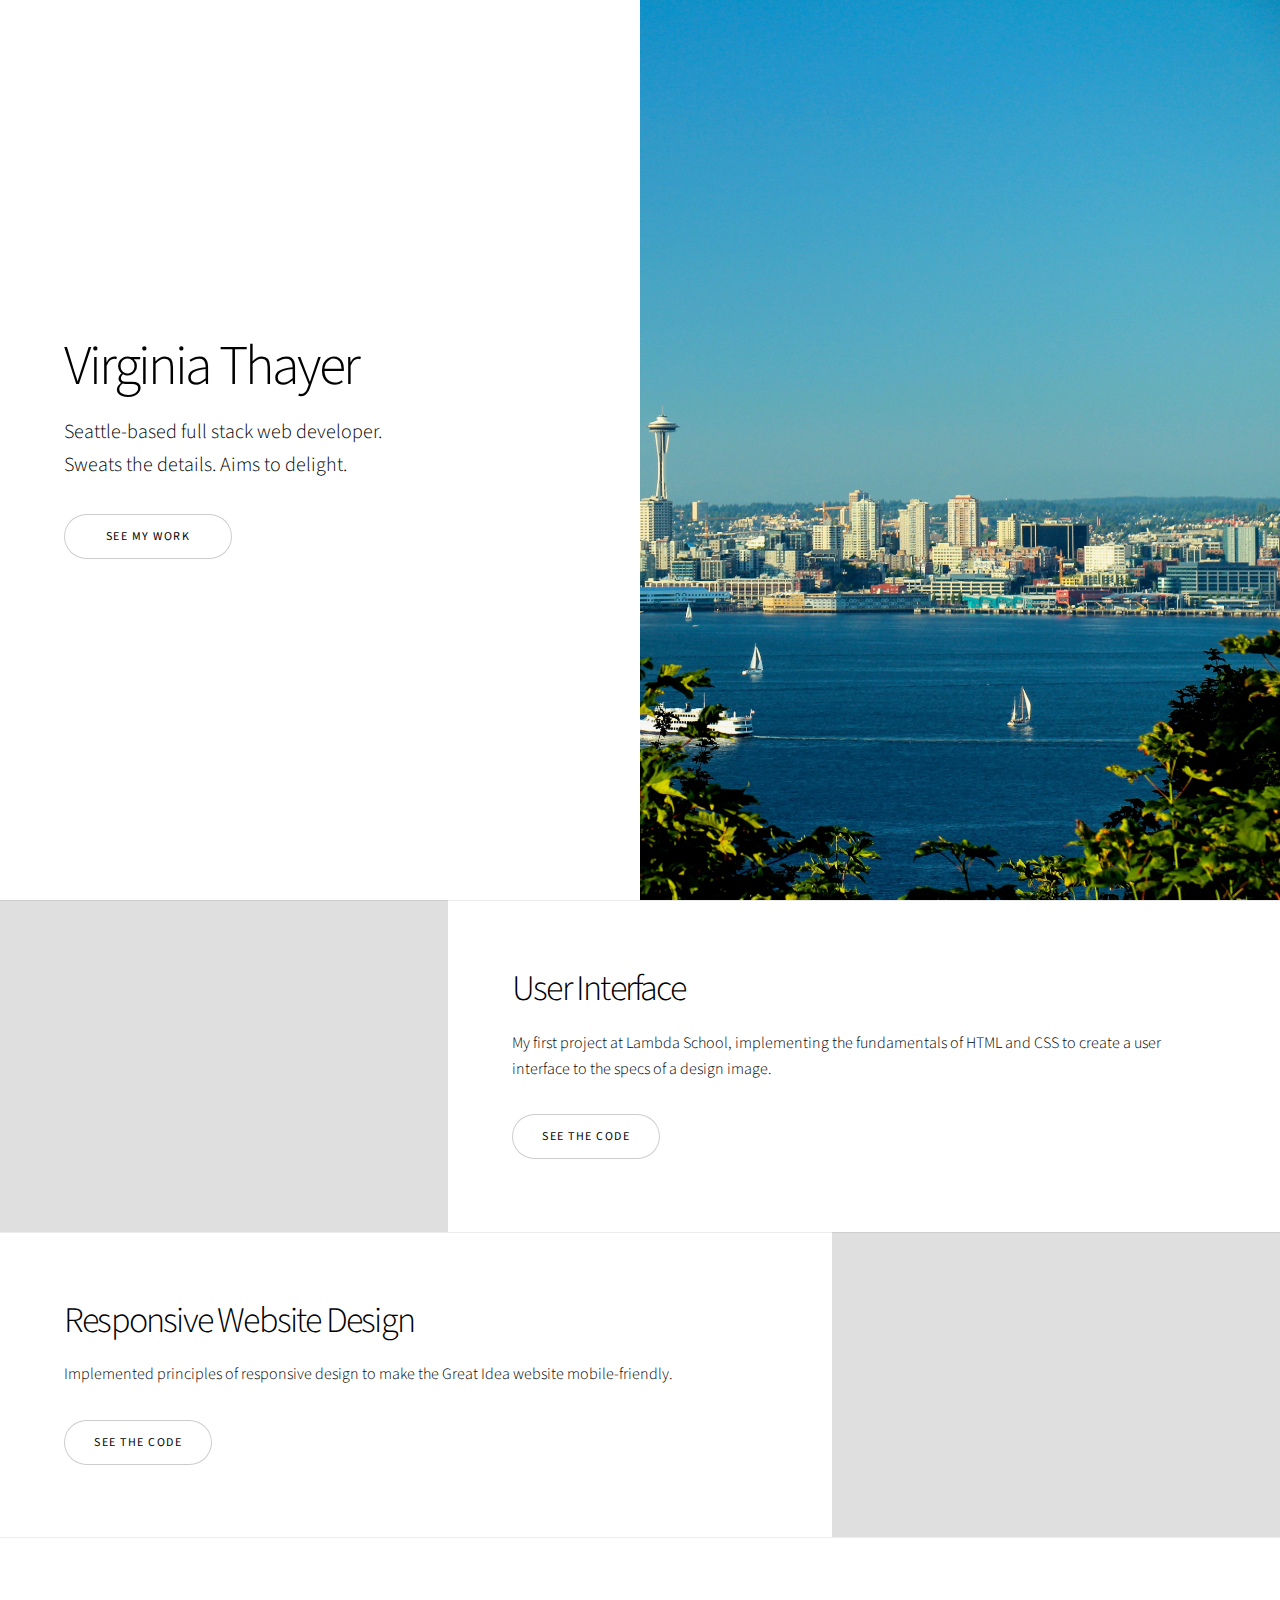
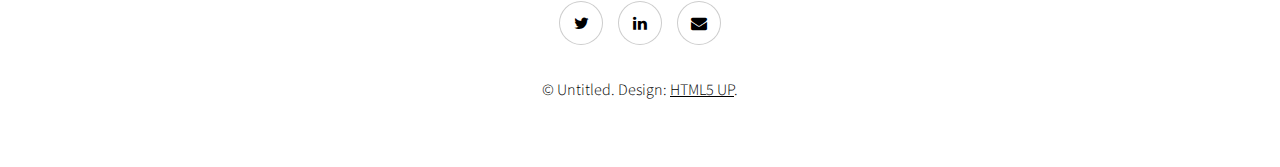
==== commit 1eb60ccc: "Finalized first version of portfolio website, ready to roll!" ====
--- a/html5up-story/index.html
+++ b/html5up-story/index.html
@@ -6,7 +6,7 @@
 -->
 <html>
 	<head>
-		<title>Story by HTML5 UP</title>
+		<title>Virginia Thayer</title>
 		<meta charset="utf-8" />
 		<meta name="viewport" content="width=device-width, initial-scale=1, user-scalable=no" />
 		<link rel="stylesheet" href="assets/css/main.css" />
@@ -20,47 +20,48 @@
 				<!-- One -->
 					<section class="banner style1 orient-left content-align-left image-position-right fullscreen onload-image-fade-in onload-content-fade-right">
 						<div class="content">
-							<h1>Story</h1>
-							<p class="major">A (modular, highly tweakable) responsive one-page template designed by <a href="https://html5up.net">HTML5 UP</a> and released for free under the <a href="https://html5up.net/license">Creative Commons</a>.</p>
+							<h1>Virginia Thayer</h1>
+							<p class="major">Seattle-based full stack web developer. <br>Sweats the details. Aims to delight.</p>
 							<ul class="actions stacked">
-								<li><a href="#first" class="button big wide smooth-scroll-middle">Get Started</a></li>
+								<li><a href="#first" class="button big wide smooth-scroll-middle">SEE MY WORK</a></li>
 							</ul>
 						</div>
 						<div class="image">
-							<img src="images/banner.jpg" alt="" />
+							<img src="images/seattle.jpg" alt="Seattle skyline in the daytime, featuring of course the Space Needle, with a ferry and sailboats on the water in the foreground" />
+							<!-- Photo by Andrew Bain on Unsplash -->
 						</div>
 					</section>
 
 				<!-- Two -->
 					<section class="spotlight style1 orient-right content-align-left image-position-center onscroll-image-fade-in" id="first">
 						<div class="content">
-							<h2>Magna etiam feugiat</h2>
-							<p>Lorem ipsum dolor sit amet, consectetur adipiscing elit. Morbi id ante sed ex pharetra lacinia sit amet vel massa. Donec facilisis laoreet nulla eu bibendum. Donec ut ex risus. Fusce lorem lectus, pharetra pretium massa et, hendrerit vestibulum odio lorem ipsum dolor sit amet.</p>
+							<h2>User Interface</h2>
+							<p>My first project at Lambda School, implementing the fundamentals of HTML and CSS to create a user interface to the specs of a design image.</p>
 							<ul class="actions stacked">
-								<li><a href="#" class="button">Learn More</a></li>
+								<li><a href="https://github.com/thayerve/User-Interface" class="button">SEE THE CODE</a></li>
 							</ul>
 						</div>
 						<div class="image">
-							<img src="images/spotlight01.jpg" alt="" />
+							<img src="images/user-interface.jpg" alt="image of the user interface of the 'Great Idea' website" />
 						</div>
 					</section>
 
 				<!-- Three -->
-					<section class="spotlight style1 orient-left content-align-left image-position-center onscroll-image-fade-in">
+					<section class="spotlight style1 orient-left content-align-left image-position-center onscroll-image-fade-in" id="second">
 						<div class="content">
-							<h2>Tempus adipiscing</h2>
-							<p>Lorem ipsum dolor sit amet, consectetur adipiscing elit. Morbi id ante sed ex pharetra lacinia sit amet vel massa. Donec facilisis laoreet nulla eu bibendum. Donec ut ex risus. Fusce lorem lectus, pharetra pretium massa et, hendrerit vestibulum odio lorem ipsum dolor sit amet.</p>
+							<h2>Responsive Website Design</h2>
+							<p>Implemented principles of responsive design to make the Great Idea website mobile-friendly.</p>
 							<ul class="actions stacked">
-								<li><a href="#" class="button">Learn More</a></li>
+								<li><a href="https://github.com/thayerve/responsive-web-design-I" class="button">SEE THE CODE</a></li>
 							</ul>
 						</div>
 						<div class="image">
-							<img src="images/spotlight02.jpg" alt="" />
+							<img src="images/responsive-design-i.png" alt="image of the 'Great Idea' homepage optimized for mobile web" />
 						</div>
 					</section>
 
 				<!-- Four -->
-					<section class="spotlight style1 orient-right content-align-left image-position-center onscroll-image-fade-in">
+					<!-- <section class="spotlight style1 orient-right content-align-left image-position-center onscroll-image-fade-in">
 						<div class="content">
 							<h2>Pharetra etiam nulla</h2>
 							<p>Lorem ipsum dolor sit amet, consectetur adipiscing elit. Morbi id ante sed ex pharetra lacinia sit amet vel massa. Donec facilisis laoreet nulla eu bibendum. Donec ut ex risus. Fusce lorem lectus, pharetra pretium massa et, hendrerit vestibulum odio lorem ipsum dolor sit amet.</p>
@@ -71,17 +72,17 @@
 						<div class="image">
 							<img src="images/spotlight03.jpg" alt="" />
 						</div>
-					</section>
+					</section> -->
 
 				<!-- Five -->
-					<section class="wrapper style1 align-center">
+					<!-- <section class="wrapper style1 align-center">
 						<div class="inner">
 							<h2>Massa sed condimentum</h2>
 							<p>Lorem ipsum dolor sit amet, consectetur adipiscing elit. Morbi id ante sed ex pharetra lacinia sit amet vel massa. Donec facilisis laoreet nulla eu bibendum. Donec ut ex risus. Fusce lorem lectus, pharetra pretium massa et, hendrerit vestibulum odio lorem ipsum.</p>
-						</div>
+						</div> -->
 
 						<!-- Gallery -->
-							<div class="gallery style2 medium lightbox onscroll-fade-in">
+							<!-- <div class="gallery style2 medium lightbox onscroll-fade-in">
 								<article>
 									<a href="images/gallery/fulls/01.jpg" class="image">
 										<img src="images/gallery/thumbs/01.jpg" alt="" />
@@ -226,12 +227,12 @@
 										</ul>
 									</div>
 								</article>
-							</div>
+							</div> -->
 
 					</section>
 
 				<!-- Six -->
-					<section class="wrapper style1 align-center">
+					<!-- <section class="wrapper style1 align-center">
 						<div class="inner">
 							<h2>Ipsum sed consequat</h2>
 							<p>Lorem ipsum dolor sit amet, consectetur adipiscing elit. Morbi id ante sed ex pharetra lacinia sit amet vel massa. Donec facilisis laoreet nulla eu bibendum. Donec ut ex risus. Fusce lorem lectus, pharetra pretium massa et, hendrerit vestibulum odio lorem ipsum.</p>
@@ -298,10 +299,10 @@
 								</section>
 							</div>
 						</div>
-					</section>
+					</section> -->
 
 				<!-- Seven -->
-					<section class="wrapper style1 align-center">
+					<!-- <section class="wrapper style1 align-center">
 						<div class="inner medium">
 							<h2>Get in touch</h2>
 							<form method="post" action="#">
@@ -325,17 +326,17 @@
 							</form>
 
 						</div>
-					</section>
+					</section> -->
 
 				<!-- Footer -->
 					<footer class="wrapper style1 align-center">
 						<div class="inner">
 							<ul class="icons">
-								<li><a href="#" class="icon style2 fa-twitter"><span class="label">Twitter</span></a></li>
-								<li><a href="#" class="icon style2 fa-facebook"><span class="label">Facebook</span></a></li>
-								<li><a href="#" class="icon style2 fa-instagram"><span class="label">Instagram</span></a></li>
-								<li><a href="#" class="icon style2 fa-linkedin"><span class="label">LinkedIn</span></a></li>
-								<li><a href="#" class="icon style2 fa-envelope"><span class="label">Email</span></a></li>
+								<li><a href="https://twitter.com/thayerve" class="icon style2 fa-twitter"><span class="label">Twitter</span></a></li>
+								<!-- <li><a href="#" class="icon style2 fa-facebook"><span class="label">Facebook</span></a></li>
+								<li><a href="#" class="icon style2 fa-instagram"><span class="label">Instagram</span></a></li> -->
+								<li><a href="https://www.linkedin.com/in/vthayer/" class="icon style2 fa-linkedin"><span class="label">LinkedIn</span></a></li>
+								<li><a href="mailto:virginia.thayer@gmail.com&subject=Your%20Portfolio" class="icon style2 fa-envelope"><span class="label">Email</span></a></li>
 							</ul>
 							<p>&copy; Untitled. Design: <a href="https://html5up.net">HTML5 UP</a>.</p>
 						</div>
--- a/html5up-story/assets/css/main.css
+++ b/html5up-story/assets/css/main.css
@@ -4880,7 +4880,7 @@
 				-moz-object-position: center;
 				-webkit-object-position: center;
 				-ms-object-position: center;
-				object-position: center;
+				object-position: top;
 				display: block;
 				position: absolute;
 				top: 0;
